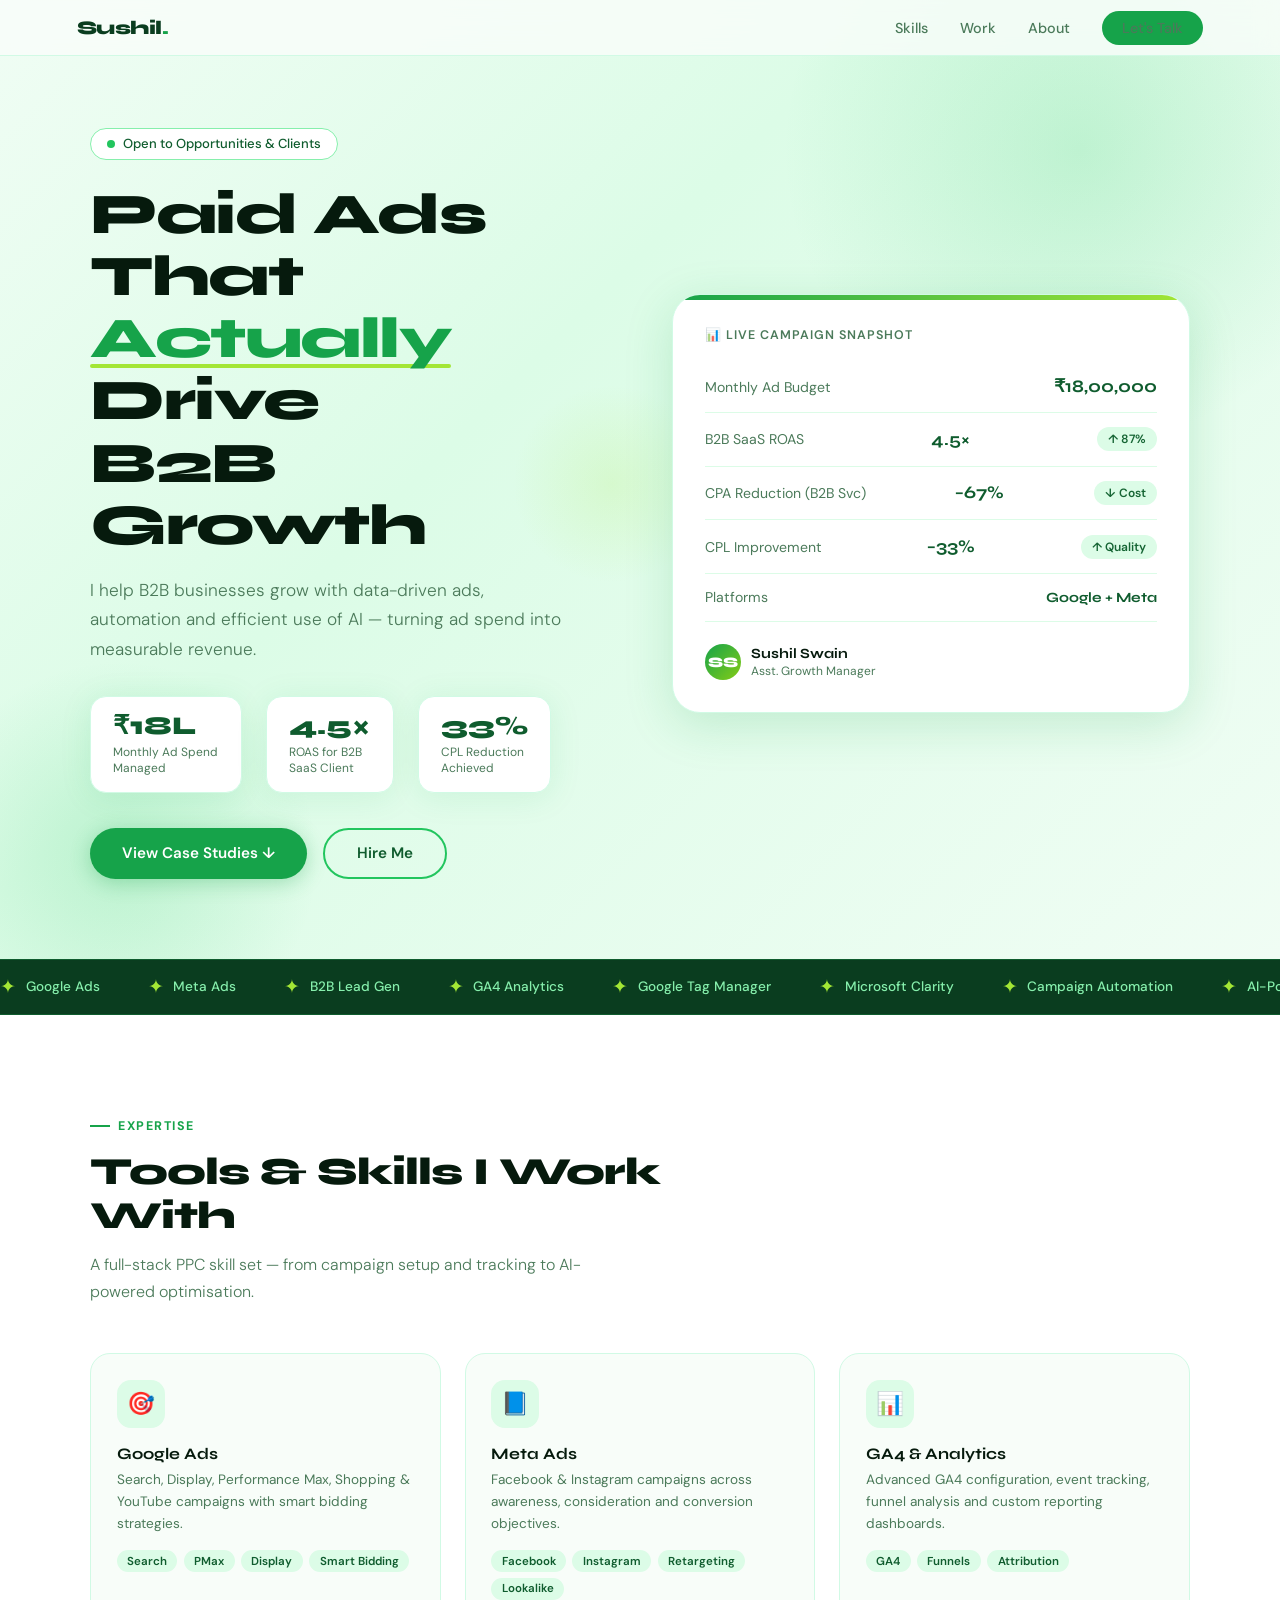
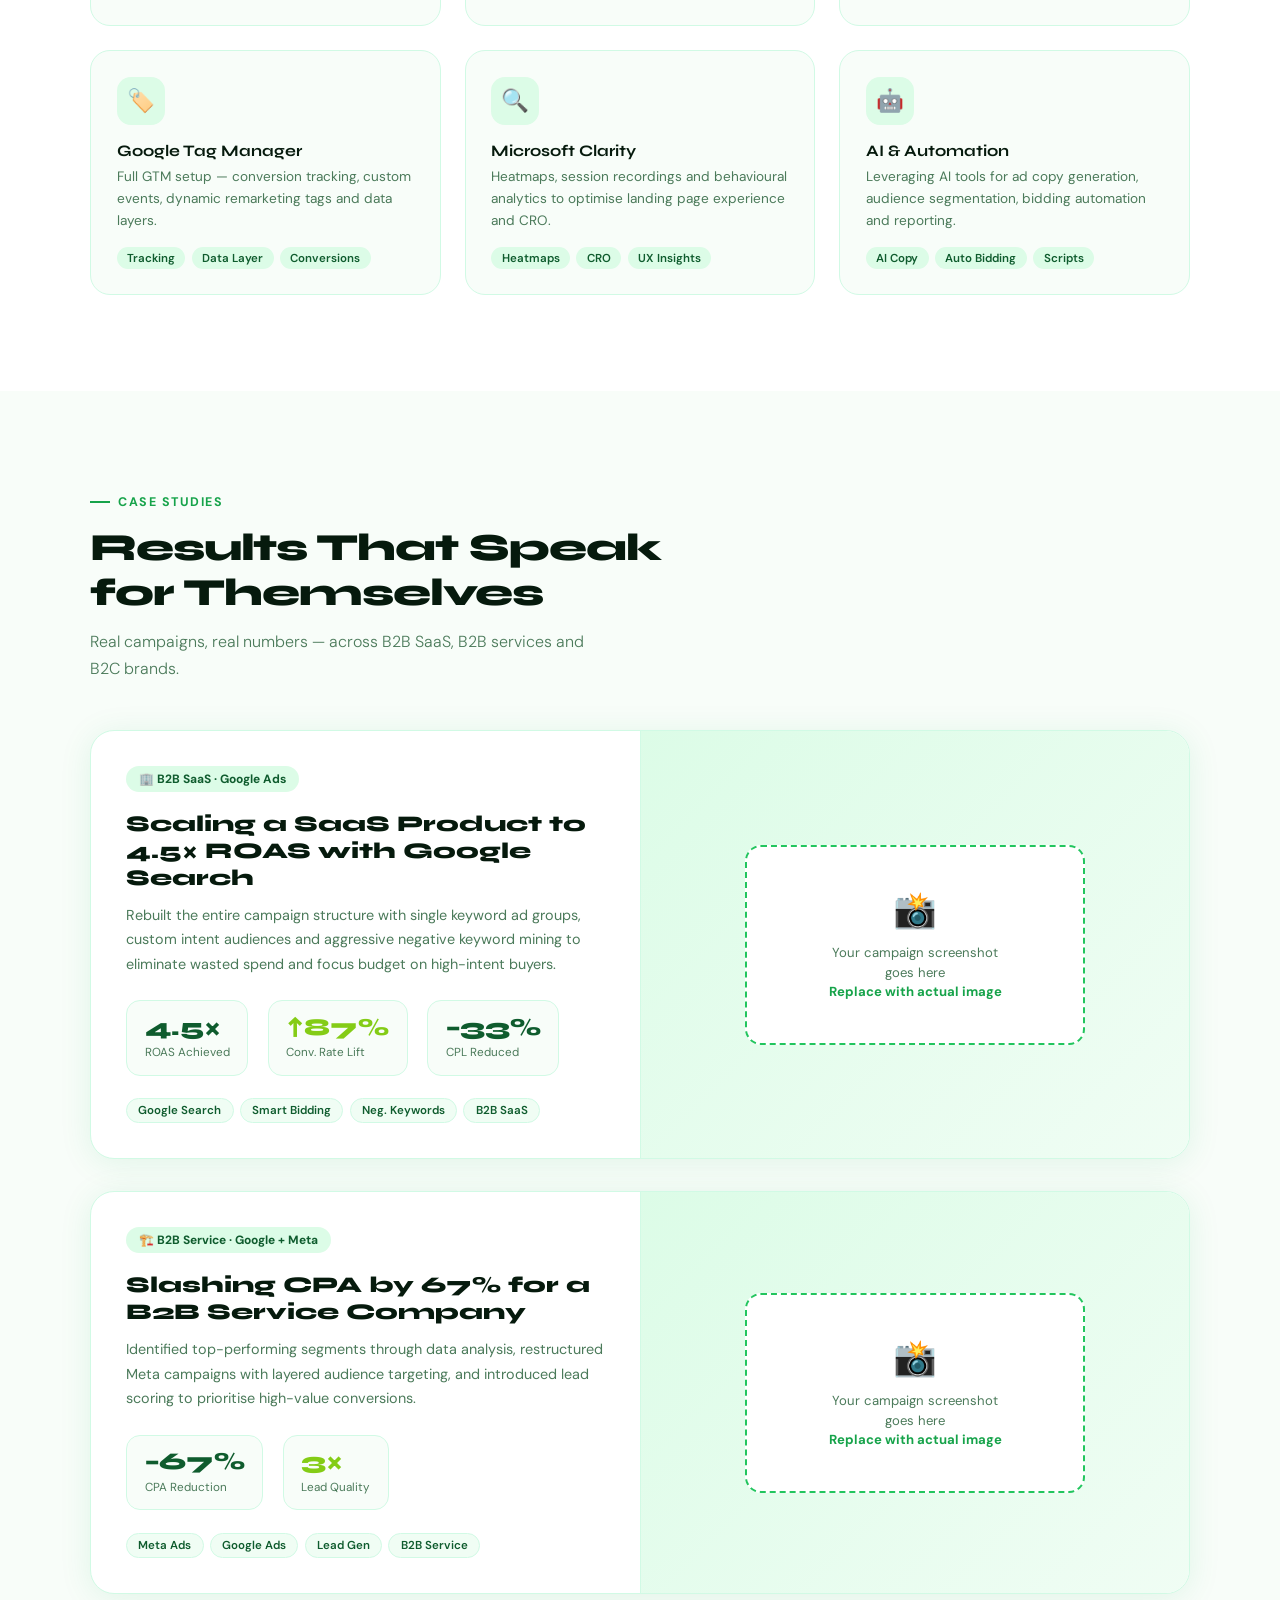
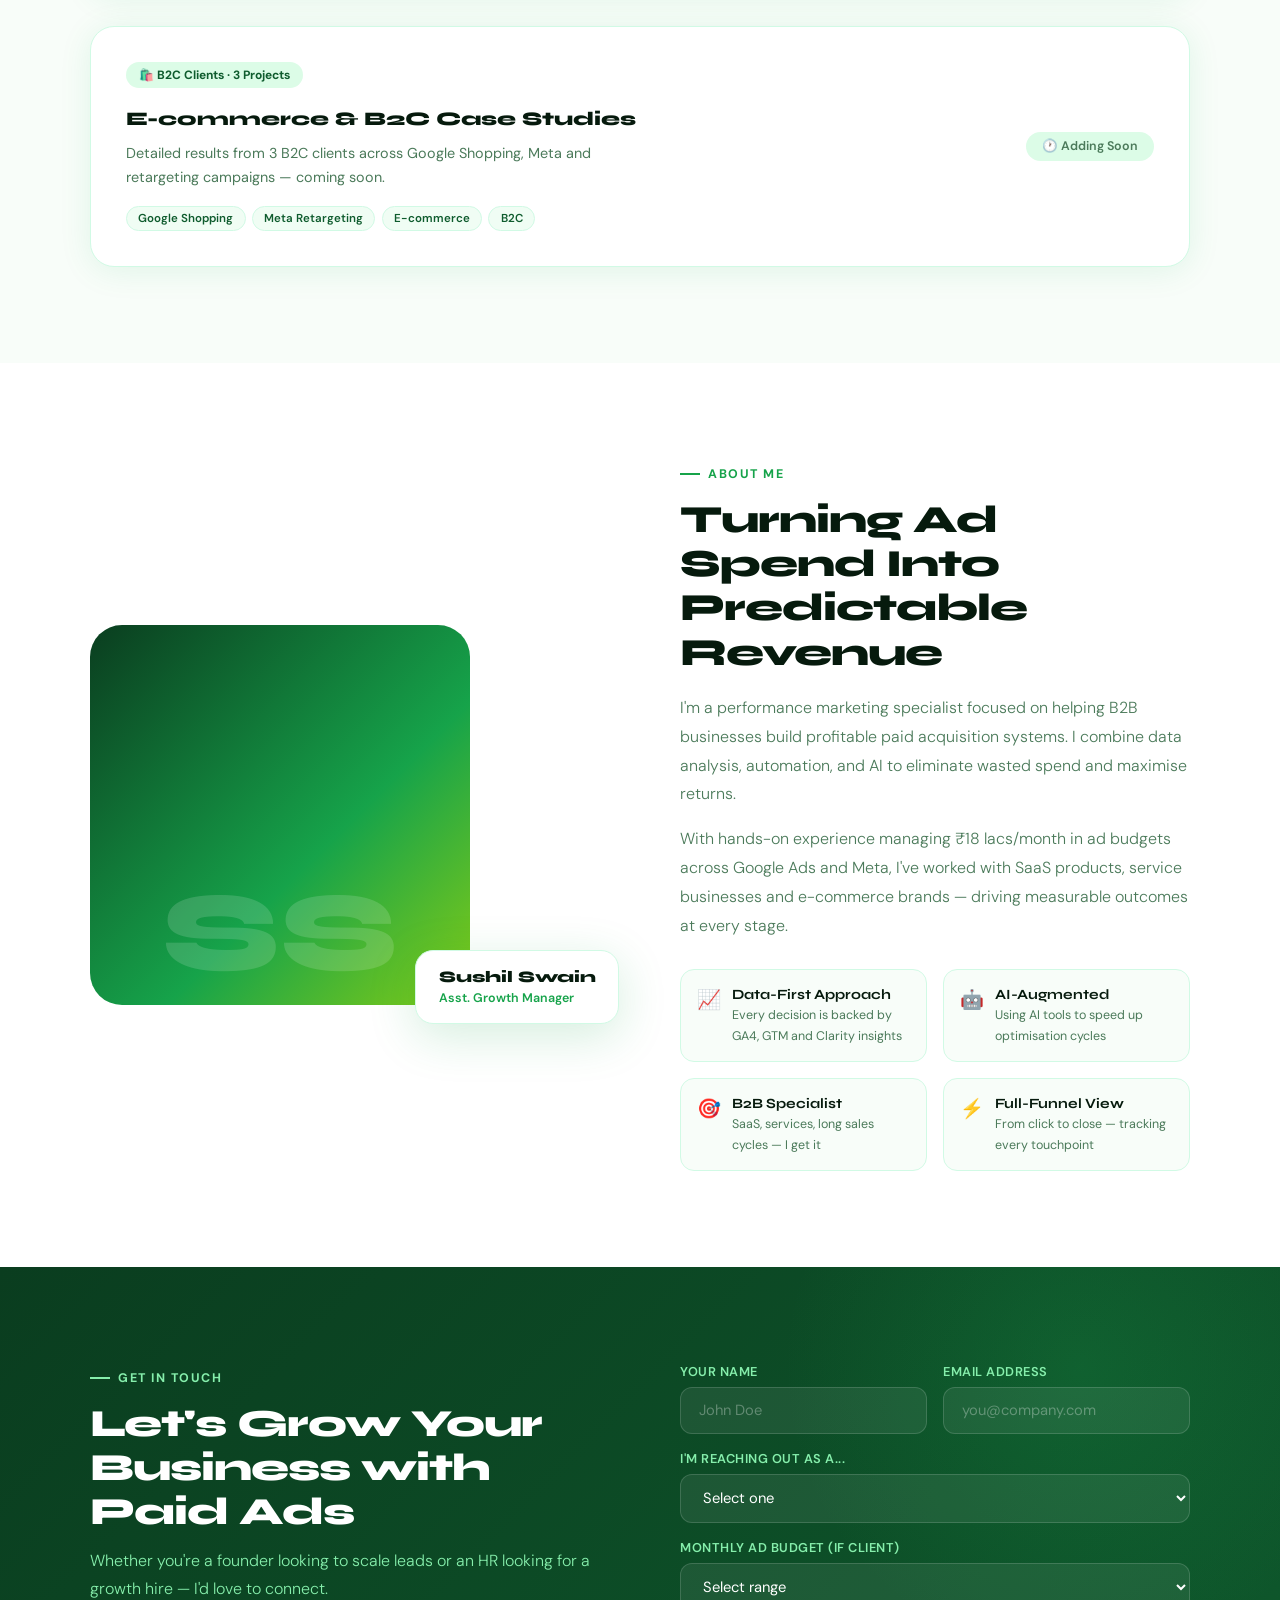
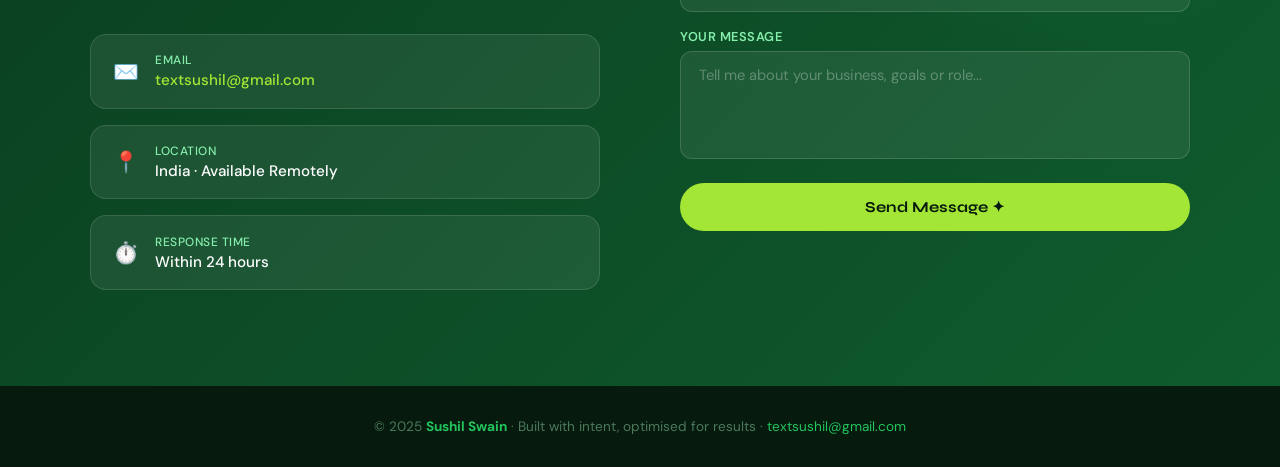
==== index.html @ f9df0c59 "Added correct HTML file for portfolio" ====
<!DOCTYPE html>
<html lang="en">
<head>
<meta charset="UTF-8">
<meta name="viewport" content="width=device-width, initial-scale=1.0">
<title>Sushil Swain — PPC & Growth Strategist</title>
<link rel="preconnect" href="https://fonts.googleapis.com">
<link href="https://fonts.googleapis.com/css2?family=Syne:wght@400;600;700;800&family=DM+Sans:ital,wght@0,300;0,400;0,500;1,300&display=swap" rel="stylesheet">
<style>
  :root {
    --g1: #0a3d1f;
    --g2: #0f5c2e;
    --g3: #16a34a;
    --g4: #22c55e;
    --g5: #86efac;
    --g6: #dcfce7;
    --lime: #a3e635;
    --lime-dark: #84cc16;
    --white: #ffffff;
    --off: #f8fdf9;
    --dark: #061a0d;
    --text: #1a2e20;
    --muted: #4b7a5a;
    --card-bg: #ffffff;
    --border: #d1fae5;
    --shadow: 0 4px 32px rgba(22,163,74,0.10);
    --shadow-lg: 0 12px 48px rgba(22,163,74,0.18);
  }

  *, *::before, *::after { box-sizing: border-box; margin: 0; padding: 0; }

  html { scroll-behavior: smooth; }

  body {
    font-family: 'DM Sans', sans-serif;
    background: var(--off);
    color: var(--text);
    overflow-x: hidden;
  }

  h1, h2, h3, h4 { font-family: 'Syne', sans-serif; }

  /* ── NAV ── */
  nav {
    position: fixed; top: 0; left: 0; right: 0; z-index: 100;
    display: flex; align-items: center; justify-content: space-between;
    padding: 1rem 6%;
    background: rgba(248,253,249,0.85);
    backdrop-filter: blur(12px);
    border-bottom: 1px solid var(--border);
    transition: box-shadow 0.3s;
  }
  nav.scrolled { box-shadow: var(--shadow); }
  .nav-logo {
    font-family: 'Syne', sans-serif;
    font-weight: 800; font-size: 1.2rem;
    color: var(--g1);
    text-decoration: none;
    letter-spacing: -0.5px;
  }
  .nav-logo span { color: var(--g3); }
  .nav-links { display: flex; gap: 2rem; list-style: none; }
  .nav-links a {
    text-decoration: none; color: var(--muted);
    font-size: 0.9rem; font-weight: 500;
    transition: color 0.2s;
  }
  .nav-links a:hover { color: var(--g3); }
  .nav-cta {
    background: var(--g3); color: var(--white);
    padding: 0.5rem 1.25rem; border-radius: 100px;
    text-decoration: none; font-size: 0.88rem; font-weight: 600;
    transition: background 0.2s, transform 0.2s;
  }
  .nav-cta:hover { background: var(--g2); transform: translateY(-1px); }
  .hamburger { display: none; flex-direction: column; gap: 5px; cursor: pointer; }
  .hamburger span { width: 24px; height: 2px; background: var(--g2); border-radius: 2px; transition: 0.3s; }

  /* ── HERO ── */
  #hero {
    min-height: 100vh;
    display: grid; place-items: center;
    padding: 8rem 6% 5rem;
    position: relative;
    overflow: hidden;
    background: linear-gradient(135deg, #f0fdf4 0%, #dcfce7 40%, #f0fdf4 100%);
  }
  .hero-bg-circles {
    position: absolute; inset: 0; pointer-events: none; overflow: hidden;
  }
  .hero-bg-circles span {
    position: absolute; border-radius: 50%;
    background: radial-gradient(circle, rgba(34,197,94,0.18) 0%, transparent 70%);
  }
  .hero-bg-circles span:nth-child(1) { width: 600px; height: 600px; top: -150px; right: -100px; animation: float 8s ease-in-out infinite; }
  .hero-bg-circles span:nth-child(2) { width: 400px; height: 400px; bottom: -100px; left: -80px; animation: float 10s ease-in-out infinite reverse; }
  .hero-bg-circles span:nth-child(3) { width: 200px; height: 200px; top: 40%; left: 40%; background: radial-gradient(circle, rgba(163,230,53,0.15) 0%, transparent 70%); animation: float 6s ease-in-out infinite; }

  @keyframes float {
    0%, 100% { transform: translateY(0px) scale(1); }
    50% { transform: translateY(-20px) scale(1.04); }
  }

  .hero-inner {
    position: relative; z-index: 2;
    display: grid; grid-template-columns: 1fr 1fr;
    gap: 4rem; align-items: center; max-width: 1100px; width: 100%;
  }
  .hero-badge {
    display: inline-flex; align-items: center; gap: 0.5rem;
    background: var(--white); border: 1px solid var(--g5);
    padding: 0.4rem 1rem; border-radius: 100px;
    font-size: 0.82rem; font-weight: 500; color: var(--g2);
    margin-bottom: 1.5rem;
    animation: fadeUp 0.6s ease both;
  }
  .hero-badge .dot { width: 8px; height: 8px; border-radius: 50%; background: var(--g4); animation: pulse 2s infinite; }
  @keyframes pulse { 0%,100%{opacity:1;transform:scale(1)} 50%{opacity:0.6;transform:scale(1.3)} }

  .hero-title {
    font-size: clamp(2.4rem, 4.5vw, 3.8rem);
    font-weight: 800; line-height: 1.08;
    color: var(--dark);
    letter-spacing: -1.5px;
    animation: fadeUp 0.7s ease both 0.1s;
  }
  .hero-title .accent { color: var(--g3); }
  .hero-title .underline-green {
    position: relative; display: inline-block;
  }
  .hero-title .underline-green::after {
    content: '';
    position: absolute; bottom: 2px; left: 0; right: 0; height: 4px;
    background: var(--lime); border-radius: 2px; z-index: -1;
  }

  .hero-sub {
    margin-top: 1.2rem; font-size: 1.08rem; color: var(--muted);
    line-height: 1.7; max-width: 480px;
    animation: fadeUp 0.7s ease both 0.2s;
    font-weight: 300;
  }

  .hero-stats {
    display: flex; gap: 1.5rem; margin-top: 2rem; flex-wrap: wrap;
    animation: fadeUp 0.7s ease both 0.3s;
  }
  .hstat {
    background: var(--white); border: 1px solid var(--border);
    border-radius: 16px; padding: 1rem 1.4rem;
    box-shadow: var(--shadow); min-width: 120px;
  }
  .hstat-num {
    font-family: 'Syne', sans-serif; font-size: 1.6rem;
    font-weight: 800; color: var(--g2); line-height: 1;
  }
  .hstat-label { font-size: 0.75rem; color: var(--muted); margin-top: 0.3rem; font-weight: 400; }

  .hero-actions {
    display: flex; gap: 1rem; margin-top: 2.2rem; flex-wrap: wrap;
    animation: fadeUp 0.7s ease both 0.4s;
  }
  .btn-primary {
    background: var(--g3); color: var(--white);
    padding: 0.85rem 2rem; border-radius: 100px;
    text-decoration: none; font-weight: 600; font-size: 0.95rem;
    display: inline-flex; align-items: center; gap: 0.5rem;
    transition: background 0.2s, transform 0.2s, box-shadow 0.2s;
    box-shadow: 0 4px 20px rgba(22,163,74,0.3);
  }
  .btn-primary:hover { background: var(--g2); transform: translateY(-2px); box-shadow: 0 8px 28px rgba(22,163,74,0.35); }
  .btn-secondary {
    background: transparent; color: var(--g2);
    padding: 0.85rem 2rem; border-radius: 100px;
    text-decoration: none; font-weight: 600; font-size: 0.95rem;
    border: 2px solid var(--g4);
    display: inline-flex; align-items: center; gap: 0.5rem;
    transition: background 0.2s, transform 0.2s;
  }
  .btn-secondary:hover { background: var(--g6); transform: translateY(-2px); }

  /* hero right card */
  .hero-card {
    background: var(--white); border-radius: 28px;
    padding: 2rem; box-shadow: var(--shadow-lg);
    border: 1px solid var(--border);
    animation: fadeUp 0.8s ease both 0.3s;
    position: relative; overflow: hidden;
  }
  .hero-card::before {
    content: ''; position: absolute; top: 0; left: 0; right: 0; height: 5px;
    background: linear-gradient(90deg, var(--g3), var(--lime));
  }
  .hero-card-title {
    font-size: 0.78rem; font-weight: 600; color: var(--muted);
    text-transform: uppercase; letter-spacing: 1px; margin-bottom: 1.2rem;
  }
  .metric-row {
    display: flex; align-items: center; justify-content: space-between;
    padding: 0.9rem 0; border-bottom: 1px solid var(--g6);
  }
  .metric-row:last-child { border-bottom: none; }
  .metric-label { font-size: 0.88rem; color: var(--muted); }
  .metric-val {
    font-family: 'Syne', sans-serif; font-weight: 700;
    font-size: 1.1rem; color: var(--g2);
  }
  .metric-badge {
    font-size: 0.75rem; font-weight: 600;
    background: var(--g6); color: var(--g2);
    padding: 0.25rem 0.7rem; border-radius: 100px;
  }
  .metric-badge.up { background: #dcfce7; color: #166534; }

  .card-footer {
    margin-top: 1.4rem; display: flex; align-items: center; gap: 0.6rem;
    font-size: 0.82rem; color: var(--muted);
  }
  .card-avatar {
    width: 36px; height: 36px; border-radius: 50%;
    background: linear-gradient(135deg, var(--g3), var(--lime-dark));
    display: grid; place-items: center;
    font-family: 'Syne', sans-serif; font-weight: 800;
    color: white; font-size: 0.9rem;
  }

  @keyframes fadeUp {
    from { opacity: 0; transform: translateY(24px); }
    to { opacity: 1; transform: translateY(0); }
  }

  /* ── MARQUEE STRIP ── */
  .marquee-strip {
    background: var(--g1); padding: 0.9rem 0; overflow: hidden;
    border-top: 1px solid var(--g2); border-bottom: 1px solid var(--g2);
  }
  .marquee-track {
    display: flex; gap: 3rem; width: max-content;
    animation: marquee 22s linear infinite;
  }
  @keyframes marquee { from{transform:translateX(0)} to{transform:translateX(-50%)} }
  .marquee-item {
    display: flex; align-items: center; gap: 0.6rem;
    font-size: 0.85rem; font-weight: 500; color: var(--g5);
    white-space: nowrap;
  }
  .marquee-dot { color: var(--lime); font-size: 1.2rem; }

  /* ── SECTIONS SHARED ── */
  section { padding: 6rem 6%; }
  .section-label {
    display: inline-flex; align-items: center; gap: 0.5rem;
    font-size: 0.78rem; font-weight: 700; color: var(--g3);
    text-transform: uppercase; letter-spacing: 1.5px; margin-bottom: 1rem;
  }
  .section-label::before {
    content: ''; width: 20px; height: 2px; background: var(--g3);
  }
  .section-title {
    font-size: clamp(1.8rem, 3vw, 2.6rem);
    font-weight: 800; line-height: 1.15;
    color: var(--dark); letter-spacing: -1px;
    max-width: 580px;
  }
  .section-sub {
    margin-top: 0.8rem; font-size: 1rem; color: var(--muted);
    max-width: 520px; line-height: 1.7; font-weight: 300;
  }
  .section-head { margin-bottom: 3rem; }

  /* ── SKILLS ── */
  #skills { background: var(--white); }
  .skills-grid {
    display: grid; grid-template-columns: repeat(auto-fill, minmax(260px, 1fr));
    gap: 1.5rem; max-width: 1100px; margin: 0 auto;
  }
  .skill-card {
    background: var(--off); border: 1px solid var(--border);
    border-radius: 20px; padding: 1.6rem;
    transition: transform 0.25s, box-shadow 0.25s, border-color 0.25s;
    position: relative; overflow: hidden;
  }
  .skill-card:hover { transform: translateY(-5px); box-shadow: var(--shadow-lg); border-color: var(--g4); }
  .skill-card::before {
    content: ''; position: absolute;
    top: 0; left: 0; width: 100%; height: 3px;
    background: linear-gradient(90deg, var(--g3), var(--lime));
    opacity: 0; transition: opacity 0.25s;
  }
  .skill-card:hover::before { opacity: 1; }
  .skill-icon {
    width: 48px; height: 48px; border-radius: 14px;
    background: var(--g6); display: grid; place-items: center;
    font-size: 1.4rem; margin-bottom: 1rem;
  }
  .skill-name { font-family: 'Syne', sans-serif; font-weight: 700; font-size: 1rem; color: var(--dark); }
  .skill-desc { font-size: 0.85rem; color: var(--muted); margin-top: 0.4rem; line-height: 1.6; }
  .skill-tags { display: flex; flex-wrap: wrap; gap: 0.4rem; margin-top: 1rem; }
  .tag {
    font-size: 0.72rem; font-weight: 600;
    background: var(--g6); color: var(--g2);
    padding: 0.2rem 0.65rem; border-radius: 100px;
  }

  /* ── CASE STUDIES ── */
  #work { background: var(--off); }
  .work-grid { display: grid; gap: 2rem; max-width: 1100px; margin: 0 auto; }

  .case-card {
    background: var(--white); border-radius: 24px;
    border: 1px solid var(--border); overflow: hidden;
    box-shadow: var(--shadow);
    transition: box-shadow 0.3s, transform 0.3s;
    display: grid; grid-template-columns: 1fr 1fr;
  }
  .case-card:hover { box-shadow: var(--shadow-lg); transform: translateY(-4px); }
  .case-card.full { grid-template-columns: 1fr; }
  .case-card.coming { opacity: 0.6; }

  .case-content { padding: 2.2rem; display: flex; flex-direction: column; justify-content: space-between; }
  .case-badge {
    display: inline-flex; align-items: center; gap: 0.4rem;
    font-size: 0.75rem; font-weight: 700; color: var(--g2);
    background: var(--g6); padding: 0.3rem 0.8rem;
    border-radius: 100px; width: fit-content; margin-bottom: 1.2rem;
  }
  .case-title { font-family: 'Syne', sans-serif; font-weight: 800; font-size: 1.4rem; color: var(--dark); line-height: 1.2; }
  .case-desc { font-size: 0.9rem; color: var(--muted); margin-top: 0.7rem; line-height: 1.7; }

  .case-metrics { display: flex; gap: 1.2rem; flex-wrap: wrap; margin-top: 1.5rem; }
  .cmetric {
    background: var(--off); border: 1px solid var(--border);
    border-radius: 14px; padding: 0.9rem 1.1rem; min-width: 100px;
  }
  .cmetric-val {
    font-family: 'Syne', sans-serif; font-weight: 800; font-size: 1.5rem;
    color: var(--g2); line-height: 1;
  }
  .cmetric-val.lime { color: var(--lime-dark); }
  .cmetric-label { font-size: 0.73rem; color: var(--muted); margin-top: 0.3rem; font-weight: 400; }

  .case-tags { display: flex; gap: 0.4rem; flex-wrap: wrap; margin-top: 1.4rem; }
  .case-tag {
    font-size: 0.72rem; font-weight: 600;
    background: #f0fdf4; border: 1px solid var(--border); color: var(--g2);
    padding: 0.25rem 0.7rem; border-radius: 100px;
  }

  .case-screenshot {
    background: linear-gradient(135deg, var(--g6) 0%, #f0fdf4 100%);
    display: flex; flex-direction: column; align-items: center; justify-content: center;
    min-height: 260px; padding: 2rem; position: relative; overflow: hidden;
    border-left: 1px solid var(--border);
  }
  .screenshot-placeholder {
    width: 100%; max-width: 340px; height: 200px;
    background: var(--white); border-radius: 16px;
    border: 2px dashed var(--g4);
    display: flex; flex-direction: column; align-items: center; justify-content: center;
    gap: 0.6rem; color: var(--muted);
  }
  .screenshot-placeholder .upload-icon { font-size: 2.2rem; }
  .screenshot-placeholder p { font-size: 0.82rem; text-align: center; line-height: 1.5; }
  .screenshot-placeholder strong { color: var(--g3); }

  .coming-pill {
    background: var(--g6); color: var(--muted);
    padding: 0.4rem 1rem; border-radius: 100px;
    font-size: 0.78rem; font-weight: 600;
  }

  /* ── ABOUT ── */
  #about { background: var(--white); }
  .about-inner { display: grid; grid-template-columns: 1fr 1fr; gap: 5rem; align-items: center; max-width: 1100px; margin: 0 auto; }
  .about-avatar-wrap { position: relative; }
  .about-avatar {
    width: 100%; aspect-ratio: 1;
    max-width: 380px;
    background: linear-gradient(135deg, var(--g1) 0%, var(--g3) 60%, var(--lime-dark) 100%);
    border-radius: 32px;
    display: flex; align-items: flex-end; justify-content: center;
    overflow: hidden; position: relative;
  }
  .avatar-initials {
    font-family: 'Syne', sans-serif; font-weight: 800;
    font-size: 7rem; color: rgba(255,255,255,0.15);
    line-height: 1; padding-bottom: 1rem;
    user-select: none;
  }
  .avatar-name-tag {
    position: absolute; bottom: -1.2rem; right: -1.2rem;
    background: var(--white); border-radius: 18px;
    padding: 1rem 1.4rem; box-shadow: var(--shadow-lg);
    border: 1px solid var(--border);
  }
  .avatar-name-tag strong { font-family: 'Syne', sans-serif; font-weight: 800; color: var(--dark); display: block; }
  .avatar-name-tag span { font-size: 0.78rem; color: var(--g3); font-weight: 600; }

  .about-content {}
  .about-text { font-size: 1rem; color: var(--muted); line-height: 1.8; margin-bottom: 1rem; font-weight: 300; }
  .about-highlights { display: grid; grid-template-columns: 1fr 1fr; gap: 1rem; margin-top: 1.8rem; }
  .highlight {
    display: flex; align-items: flex-start; gap: 0.7rem;
    background: var(--off); border-radius: 14px; padding: 1rem;
    border: 1px solid var(--border);
  }
  .highlight-icon { font-size: 1.2rem; margin-top: 1px; }
  .highlight-text strong { font-family: 'Syne', sans-serif; font-size: 0.88rem; font-weight: 700; color: var(--dark); display: block; }
  .highlight-text span { font-size: 0.78rem; color: var(--muted); }

  /* ── CONTACT ── */
  #contact {
    background: linear-gradient(135deg, var(--g1) 0%, var(--g2) 100%);
    position: relative; overflow: hidden;
  }
  #contact::before {
    content: ''; position: absolute;
    width: 600px; height: 600px; border-radius: 50%;
    background: radial-gradient(circle, rgba(34,197,94,0.15) 0%, transparent 70%);
    top: -200px; right: -100px; pointer-events: none;
  }
  #contact .section-label { color: var(--g5); }
  #contact .section-label::before { background: var(--g5); }
  #contact .section-title { color: var(--white); }
  #contact .section-sub { color: var(--g5); }

  .contact-inner { display: grid; grid-template-columns: 1fr 1fr; gap: 5rem; align-items: start; max-width: 1100px; margin: 0 auto; position: relative; z-index: 2; }

  .contact-info { display: flex; flex-direction: column; gap: 1rem; margin-top: 0.5rem; }
  .contact-item {
    display: flex; align-items: center; gap: 1rem;
    background: rgba(255,255,255,0.07); border: 1px solid rgba(255,255,255,0.12);
    border-radius: 16px; padding: 1.1rem 1.4rem;
  }
  .contact-icon { font-size: 1.3rem; }
  .contact-label { font-size: 0.75rem; color: var(--g5); margin-bottom: 0.1rem; font-weight: 500; text-transform: uppercase; letter-spacing: 0.5px; }
  .contact-val { font-size: 0.95rem; color: var(--white); font-weight: 500; }
  .contact-val a { color: var(--lime); text-decoration: none; }
  .contact-val a:hover { text-decoration: underline; }

  .contact-form { display: flex; flex-direction: column; gap: 1rem; }
  .form-row { display: grid; grid-template-columns: 1fr 1fr; gap: 1rem; }
  .form-group { display: flex; flex-direction: column; gap: 0.4rem; }
  .form-group label { font-size: 0.8rem; font-weight: 600; color: var(--g5); text-transform: uppercase; letter-spacing: 0.5px; }
  .form-group input,
  .form-group textarea,
  .form-group select {
    background: rgba(255,255,255,0.07);
    border: 1px solid rgba(255,255,255,0.15);
    border-radius: 12px; padding: 0.8rem 1.1rem;
    color: var(--white); font-size: 0.92rem;
    font-family: 'DM Sans', sans-serif;
    outline: none; transition: border-color 0.2s, background 0.2s;
    resize: none;
  }
  .form-group input::placeholder,
  .form-group textarea::placeholder { color: rgba(255,255,255,0.3); }
  .form-group input:focus,
  .form-group textarea:focus,
  .form-group select:focus {
    border-color: var(--g4);
    background: rgba(255,255,255,0.1);
  }
  .form-group select option { background: var(--g1); color: var(--white); }

  .btn-submit {
    background: var(--lime); color: var(--dark);
    border: none; border-radius: 100px;
    padding: 0.95rem 2rem; font-size: 0.95rem;
    font-weight: 700; font-family: 'Syne', sans-serif;
    cursor: pointer; transition: background 0.2s, transform 0.2s;
    display: flex; align-items: center; justify-content: center; gap: 0.5rem;
    margin-top: 0.5rem;
  }
  .btn-submit:hover { background: #bef264; transform: translateY(-2px); }

  /* ── FOOTER ── */
  footer {
    background: var(--dark); color: var(--muted);
    text-align: center; padding: 2rem 6%;
    font-size: 0.85rem;
  }
  footer strong { color: var(--g4); }

  /* ── SCROLL REVEAL ── */
  .reveal { opacity: 0; transform: translateY(28px); transition: opacity 0.6s ease, transform 0.6s ease; }
  .reveal.visible { opacity: 1; transform: translateY(0); }

  /* ── RESPONSIVE ── */
  @media (max-width: 900px) {
    .hero-inner { grid-template-columns: 1fr; gap: 2.5rem; }
    .hero-card { max-width: 480px; }
    .case-card { grid-template-columns: 1fr; }
    .case-screenshot { border-left: none; border-top: 1px solid var(--border); }
    .about-inner { grid-template-columns: 1fr; gap: 3rem; }
    .contact-inner { grid-template-columns: 1fr; gap: 3rem; }
    .about-avatar { max-width: 280px; }
  }
  @media (max-width: 640px) {
    nav { padding: 1rem 5%; }
    .nav-links { display: none; }
    .nav-links.open { display: flex; flex-direction: column; position: fixed; top: 60px; left: 0; right: 0; background: var(--off); padding: 1.5rem 5%; border-bottom: 1px solid var(--border); gap: 1.2rem; }
    .hamburger { display: flex; }
    section { padding: 4rem 5%; }
    .form-row { grid-template-columns: 1fr; }
    .hero-stats { gap: 1rem; }
    .about-highlights { grid-template-columns: 1fr; }
  }
</style>
</head>
<body>

<!-- NAV -->
<nav id="navbar">
  <a class="nav-logo" href="#">Sushil<span>.</span></a>
  <ul class="nav-links" id="navLinks">
    <li><a href="#skills">Skills</a></li>
    <li><a href="#work">Work</a></li>
    <li><a href="#about">About</a></li>
    <li><a href="#contact" class="nav-cta">Let's Talk</a></li>
  </ul>
  <div class="hamburger" id="hamburger" onclick="toggleMenu()">
    <span></span><span></span><span></span>
  </div>
</nav>

<!-- HERO -->
<section id="hero">
  <div class="hero-bg-circles">
    <span></span><span></span><span></span>
  </div>
  <div class="hero-inner">
    <div class="hero-text">
      <div class="hero-badge">
        <span class="dot"></span> Open to Opportunities &amp; Clients
      </div>
      <h1 class="hero-title">
        Paid Ads That<br>
        <span class="underline-green accent">Actually</span> Drive<br>
        B2B Growth
      </h1>
      <p class="hero-sub">I help B2B businesses grow with data-driven ads, automation and efficient use of AI — turning ad spend into measurable revenue.</p>
      <div class="hero-stats">
        <div class="hstat">
          <div class="hstat-num">₹18L</div>
          <div class="hstat-label">Monthly Ad Spend<br>Managed</div>
        </div>
        <div class="hstat">
          <div class="hstat-num">4.5×</div>
          <div class="hstat-label">ROAS for B2B<br>SaaS Client</div>
        </div>
        <div class="hstat">
          <div class="hstat-num">33%</div>
          <div class="hstat-label">CPL Reduction<br>Achieved</div>
        </div>
      </div>
      <div class="hero-actions">
        <a href="#work" class="btn-primary">View Case Studies ↓</a>
        <a href="#contact" class="btn-secondary">Hire Me</a>
      </div>
    </div>
    <div>
      <div class="hero-card">
        <div class="hero-card-title">📊 Live Campaign Snapshot</div>
        <div class="metric-row">
          <span class="metric-label">Monthly Ad Budget</span>
          <span class="metric-val">₹18,00,000</span>
        </div>
        <div class="metric-row">
          <span class="metric-label">B2B SaaS ROAS</span>
          <span class="metric-val">4.5×</span>
          <span class="metric-badge up">↑ 87%</span>
        </div>
        <div class="metric-row">
          <span class="metric-label">CPA Reduction (B2B Svc)</span>
          <span class="metric-val">−67%</span>
          <span class="metric-badge up">↓ Cost</span>
        </div>
        <div class="metric-row">
          <span class="metric-label">CPL Improvement</span>
          <span class="metric-val">−33%</span>
          <span class="metric-badge up">↑ Quality</span>
        </div>
        <div class="metric-row">
          <span class="metric-label">Platforms</span>
          <span class="metric-val" style="font-size:0.88rem;">Google + Meta</span>
        </div>
        <div class="card-footer">
          <div class="card-avatar">SS</div>
          <div>
            <strong style="font-size:0.88rem;color:var(--dark);font-family:'Syne',sans-serif;">Sushil Swain</strong><br>
            <span style="font-size:0.75rem;">Asst. Growth Manager</span>
          </div>
        </div>
      </div>
    </div>
  </div>
</section>

<!-- MARQUEE -->
<div class="marquee-strip">
  <div class="marquee-track">
    <span class="marquee-item"><span class="marquee-dot">✦</span> Google Ads</span>
    <span class="marquee-item"><span class="marquee-dot">✦</span> Meta Ads</span>
    <span class="marquee-item"><span class="marquee-dot">✦</span> B2B Lead Gen</span>
    <span class="marquee-item"><span class="marquee-dot">✦</span> GA4 Analytics</span>
    <span class="marquee-item"><span class="marquee-dot">✦</span> Google Tag Manager</span>
    <span class="marquee-item"><span class="marquee-dot">✦</span> Microsoft Clarity</span>
    <span class="marquee-item"><span class="marquee-dot">✦</span> Campaign Automation</span>
    <span class="marquee-item"><span class="marquee-dot">✦</span> AI-Powered Growth</span>
    <span class="marquee-item"><span class="marquee-dot">✦</span> Conversion Optimisation</span>
    <span class="marquee-item"><span class="marquee-dot">✦</span> Google Ads</span>
    <span class="marquee-item"><span class="marquee-dot">✦</span> Meta Ads</span>
    <span class="marquee-item"><span class="marquee-dot">✦</span> B2B Lead Gen</span>
    <span class="marquee-item"><span class="marquee-dot">✦</span> GA4 Analytics</span>
    <span class="marquee-item"><span class="marquee-dot">✦</span> Google Tag Manager</span>
    <span class="marquee-item"><span class="marquee-dot">✦</span> Microsoft Clarity</span>
    <span class="marquee-item"><span class="marquee-dot">✦</span> Campaign Automation</span>
    <span class="marquee-item"><span class="marquee-dot">✦</span> AI-Powered Growth</span>
    <span class="marquee-item"><span class="marquee-dot">✦</span> Conversion Optimisation</span>
  </div>
</div>

<!-- SKILLS -->
<section id="skills">
  <div style="max-width:1100px;margin:0 auto;">
    <div class="section-head reveal">
      <div class="section-label">Expertise</div>
      <h2 class="section-title">Tools & Skills I Work With</h2>
      <p class="section-sub">A full-stack PPC skill set — from campaign setup and tracking to AI-powered optimisation.</p>
    </div>
    <div class="skills-grid">
      <div class="skill-card reveal">
        <div class="skill-icon">🎯</div>
        <div class="skill-name">Google Ads</div>
        <div class="skill-desc">Search, Display, Performance Max, Shopping &amp; YouTube campaigns with smart bidding strategies.</div>
        <div class="skill-tags">
          <span class="tag">Search</span><span class="tag">PMax</span><span class="tag">Display</span><span class="tag">Smart Bidding</span>
        </div>
      </div>
      <div class="skill-card reveal">
        <div class="skill-icon">📘</div>
        <div class="skill-name">Meta Ads</div>
        <div class="skill-desc">Facebook &amp; Instagram campaigns across awareness, consideration and conversion objectives.</div>
        <div class="skill-tags">
          <span class="tag">Facebook</span><span class="tag">Instagram</span><span class="tag">Retargeting</span><span class="tag">Lookalike</span>
        </div>
      </div>
      <div class="skill-card reveal">
        <div class="skill-icon">📊</div>
        <div class="skill-name">GA4 & Analytics</div>
        <div class="skill-desc">Advanced GA4 configuration, event tracking, funnel analysis and custom reporting dashboards.</div>
        <div class="skill-tags">
          <span class="tag">GA4</span><span class="tag">Funnels</span><span class="tag">Attribution</span>
        </div>
      </div>
      <div class="skill-card reveal">
        <div class="skill-icon">🏷️</div>
        <div class="skill-name">Google Tag Manager</div>
        <div class="skill-desc">Full GTM setup — conversion tracking, custom events, dynamic remarketing tags and data layers.</div>
        <div class="skill-tags">
          <span class="tag">Tracking</span><span class="tag">Data Layer</span><span class="tag">Conversions</span>
        </div>
      </div>
      <div class="skill-card reveal">
        <div class="skill-icon">🔍</div>
        <div class="skill-name">Microsoft Clarity</div>
        <div class="skill-desc">Heatmaps, session recordings and behavioural analytics to optimise landing page experience and CRO.</div>
        <div class="skill-tags">
          <span class="tag">Heatmaps</span><span class="tag">CRO</span><span class="tag">UX Insights</span>
        </div>
      </div>
      <div class="skill-card reveal">
        <div class="skill-icon">🤖</div>
        <div class="skill-name">AI & Automation</div>
        <div class="skill-desc">Leveraging AI tools for ad copy generation, audience segmentation, bidding automation and reporting.</div>
        <div class="skill-tags">
          <span class="tag">AI Copy</span><span class="tag">Auto Bidding</span><span class="tag">Scripts</span>
        </div>
      </div>
    </div>
  </div>
</section>

<!-- CASE STUDIES -->
<section id="work">
  <div style="max-width:1100px;margin:0 auto;">
    <div class="section-head reveal">
      <div class="section-label">Case Studies</div>
      <h2 class="section-title">Results That Speak for Themselves</h2>
      <p class="section-sub">Real campaigns, real numbers — across B2B SaaS, B2B services and B2C brands.</p>
    </div>
    <div class="work-grid">

      <!-- CASE 1: B2B SaaS -->
      <div class="case-card reveal">
        <div class="case-content">
          <div>
            <div class="case-badge">🏢 B2B SaaS · Google Ads</div>
            <h3 class="case-title">Scaling a SaaS Product to 4.5× ROAS with Google Search</h3>
            <p class="case-desc">Rebuilt the entire campaign structure with single keyword ad groups, custom intent audiences and aggressive negative keyword mining to eliminate wasted spend and focus budget on high-intent buyers.</p>
          </div>
          <div>
            <div class="case-metrics">
              <div class="cmetric"><div class="cmetric-val">4.5×</div><div class="cmetric-label">ROAS Achieved</div></div>
              <div class="cmetric"><div class="cmetric-val lime">↑87%</div><div class="cmetric-label">Conv. Rate Lift</div></div>
              <div class="cmetric"><div class="cmetric-val">−33%</div><div class="cmetric-label">CPL Reduced</div></div>
            </div>
            <div class="case-tags">
              <span class="case-tag">Google Search</span>
              <span class="case-tag">Smart Bidding</span>
              <span class="case-tag">Neg. Keywords</span>
              <span class="case-tag">B2B SaaS</span>
            </div>
          </div>
        </div>
        <div class="case-screenshot">
          <div class="screenshot-placeholder">
            <div class="upload-icon">📸</div>
            <p>Your campaign screenshot<br>goes here<br><strong>Replace with actual image</strong></p>
          </div>
        </div>
      </div>

      <!-- CASE 2: B2B Service -->
      <div class="case-card reveal">
        <div class="case-content">
          <div>
            <div class="case-badge">🏗️ B2B Service · Google + Meta</div>
            <h3 class="case-title">Slashing CPA by 67% for a B2B Service Company</h3>
            <p class="case-desc">Identified top-performing segments through data analysis, restructured Meta campaigns with layered audience targeting, and introduced lead scoring to prioritise high-value conversions.</p>
          </div>
          <div>
            <div class="case-metrics">
              <div class="cmetric"><div class="cmetric-val">−67%</div><div class="cmetric-label">CPA Reduction</div></div>
              <div class="cmetric"><div class="cmetric-val lime">3×</div><div class="cmetric-label">Lead Quality</div></div>
            </div>
            <div class="case-tags">
              <span class="case-tag">Meta Ads</span>
              <span class="case-tag">Google Ads</span>
              <span class="case-tag">Lead Gen</span>
              <span class="case-tag">B2B Service</span>
            </div>
          </div>
        </div>
        <div class="case-screenshot">
          <div class="screenshot-placeholder">
            <div class="upload-icon">📸</div>
            <p>Your campaign screenshot<br>goes here<br><strong>Replace with actual image</strong></p>
          </div>
        </div>
      </div>

      <!-- CASES 3–5: B2C (Coming Soon) -->
      <div class="case-card coming reveal" style="grid-template-columns:1fr;">
        <div class="case-content" style="flex-direction:row;align-items:center;justify-content:space-between;flex-wrap:wrap;gap:1rem;">
          <div>
            <div class="case-badge">🛍️ B2C Clients · 3 Projects</div>
            <h3 class="case-title" style="font-size:1.2rem;">E-commerce & B2C Case Studies</h3>
            <p class="case-desc" style="max-width:500px;">Detailed results from 3 B2C clients across Google Shopping, Meta and retargeting campaigns — coming soon.</p>
            <div class="case-tags" style="margin-top:1rem;">
              <span class="case-tag">Google Shopping</span>
              <span class="case-tag">Meta Retargeting</span>
              <span class="case-tag">E-commerce</span>
              <span class="case-tag">B2C</span>
            </div>
          </div>
          <div class="coming-pill">🕐 Adding Soon</div>
        </div>
      </div>

    </div>
  </div>
</section>

<!-- ABOUT -->
<section id="about">
  <div class="about-inner">
    <div class="about-avatar-wrap reveal">
      <div class="about-avatar">
        <div class="avatar-initials">SS</div>
      </div>
      <div class="avatar-name-tag">
        <strong>Sushil Swain</strong>
        <span>Asst. Growth Manager</span>
      </div>
    </div>
    <div class="about-content reveal">
      <div class="section-label">About Me</div>
      <h2 class="section-title">Turning Ad Spend Into Predictable Revenue</h2>
      <p class="about-text" style="margin-top:1.2rem;">
        I'm a performance marketing specialist focused on helping B2B businesses build profitable paid acquisition systems. I combine data analysis, automation, and AI to eliminate wasted spend and maximise returns.
      </p>
      <p class="about-text">
        With hands-on experience managing ₹18 lacs/month in ad budgets across Google Ads and Meta, I've worked with SaaS products, service businesses and e-commerce brands — driving measurable outcomes at every stage.
      </p>
      <div class="about-highlights">
        <div class="highlight">
          <span class="highlight-icon">📈</span>
          <div class="highlight-text">
            <strong>Data-First Approach</strong>
            <span>Every decision is backed by GA4, GTM and Clarity insights</span>
          </div>
        </div>
        <div class="highlight">
          <span class="highlight-icon">🤖</span>
          <div class="highlight-text">
            <strong>AI-Augmented</strong>
            <span>Using AI tools to speed up optimisation cycles</span>
          </div>
        </div>
        <div class="highlight">
          <span class="highlight-icon">🎯</span>
          <div class="highlight-text">
            <strong>B2B Specialist</strong>
            <span>SaaS, services, long sales cycles — I get it</span>
          </div>
        </div>
        <div class="highlight">
          <span class="highlight-icon">⚡</span>
          <div class="highlight-text">
            <strong>Full-Funnel View</strong>
            <span>From click to close — tracking every touchpoint</span>
          </div>
        </div>
      </div>
    </div>
  </div>
</section>

<!-- CONTACT -->
<section id="contact">
  <div class="contact-inner">
    <div class="reveal">
      <div class="section-label">Get In Touch</div>
      <h2 class="section-title">Let's Grow Your Business with Paid Ads</h2>
      <p class="section-sub" style="margin-bottom:2rem;">Whether you're a founder looking to scale leads or an HR looking for a growth hire — I'd love to connect.</p>
      <div class="contact-info">
        <div class="contact-item">
          <div class="contact-icon">✉️</div>
          <div>
            <div class="contact-label">Email</div>
            <div class="contact-val"><a href="mailto:textsushil@gmail.com">textsushil@gmail.com</a></div>
          </div>
        </div>
        <div class="contact-item">
          <div class="contact-icon">📍</div>
          <div>
            <div class="contact-label">Location</div>
            <div class="contact-val">India · Available Remotely</div>
          </div>
        </div>
        <div class="contact-item">
          <div class="contact-icon">⏱️</div>
          <div>
            <div class="contact-label">Response Time</div>
            <div class="contact-val">Within 24 hours</div>
          </div>
        </div>
      </div>
    </div>
    <div class="reveal">
      <div class="contact-form" id="contactForm">
        <div class="form-row">
          <div class="form-group">
            <label>Your Name</label>
            <input type="text" placeholder="John Doe" id="fname">
          </div>
          <div class="form-group">
            <label>Email Address</label>
            <input type="email" placeholder="you@company.com" id="femail">
          </div>
        </div>
        <div class="form-group">
          <label>I'm reaching out as a...</label>
          <select id="ftype">
            <option value="">Select one</option>
            <option>Potential Client — looking to run ads</option>
            <option>HR / Recruiter — hiring opportunity</option>
            <option>Freelance collaboration</option>
            <option>Other</option>
          </select>
        </div>
        <div class="form-group">
          <label>Monthly Ad Budget (if client)</label>
          <select id="fbudget">
            <option value="">Select range</option>
            <option>Under ₹50,000/mo</option>
            <option>₹50K – ₹2L/mo</option>
            <option>₹2L – ₹10L/mo</option>
            <option>₹10L+/mo</option>
            <option>N/A — HR inquiry</option>
          </select>
        </div>
        <div class="form-group">
          <label>Your Message</label>
          <textarea rows="4" placeholder="Tell me about your business, goals or role..." id="fmsg"></textarea>
        </div>
        <button class="btn-submit" onclick="handleSubmit()">
          Send Message ✦
        </button>
        <div id="form-success" style="display:none;text-align:center;padding:1rem;color:var(--lime);font-weight:600;font-size:0.95rem;">
          ✅ Message sent! I'll get back to you within 24 hours.
        </div>
      </div>
    </div>
  </div>
</section>

<!-- FOOTER -->
<footer>
  <p>© 2025 <strong>Sushil Swain</strong> · Built with intent, optimised for results · <a href="mailto:textsushil@gmail.com" style="color:var(--g4);text-decoration:none;">textsushil@gmail.com</a></p>
</footer>

<script>
  // Scroll reveal
  const reveals = document.querySelectorAll('.reveal');
  const observer = new IntersectionObserver((entries) => {
    entries.forEach((e, i) => {
      if (e.isIntersecting) {
        setTimeout(() => e.target.classList.add('visible'), i * 80);
        observer.unobserve(e.target);
      }
    });
  }, { threshold: 0.1 });
  reveals.forEach(r => observer.observe(r));

  // Nav scroll shadow
  window.addEventListener('scroll', () => {
    document.getElementById('navbar').classList.toggle('scrolled', window.scrollY > 20);
  });

  // Hamburger
  function toggleMenu() {
    document.getElementById('navLinks').classList.toggle('open');
  }

  // Form submit (mailto fallback)
  function handleSubmit() {
    const name = document.getElementById('fname').value;
    const email = document.getElementById('femail').value;
    const type = document.getElementById('ftype').value;
    const budget = document.getElementById('fbudget').value;
    const msg = document.getElementById('fmsg').value;

    if (!name || !email || !msg) {
      alert('Please fill in your name, email and message.');
      return;
    }

    const subject = encodeURIComponent(`Portfolio Inquiry from ${name}`);
    const body = encodeURIComponent(`Name: ${name}\nEmail: ${email}\nType: ${type}\nBudget: ${budget}\n\nMessage:\n${msg}`);
    window.location.href = `mailto:textsushil@gmail.com?subject=${subject}&body=${body}`;

    document.getElementById('form-success').style.display = 'block';
  }
</script>
</body>
</html>
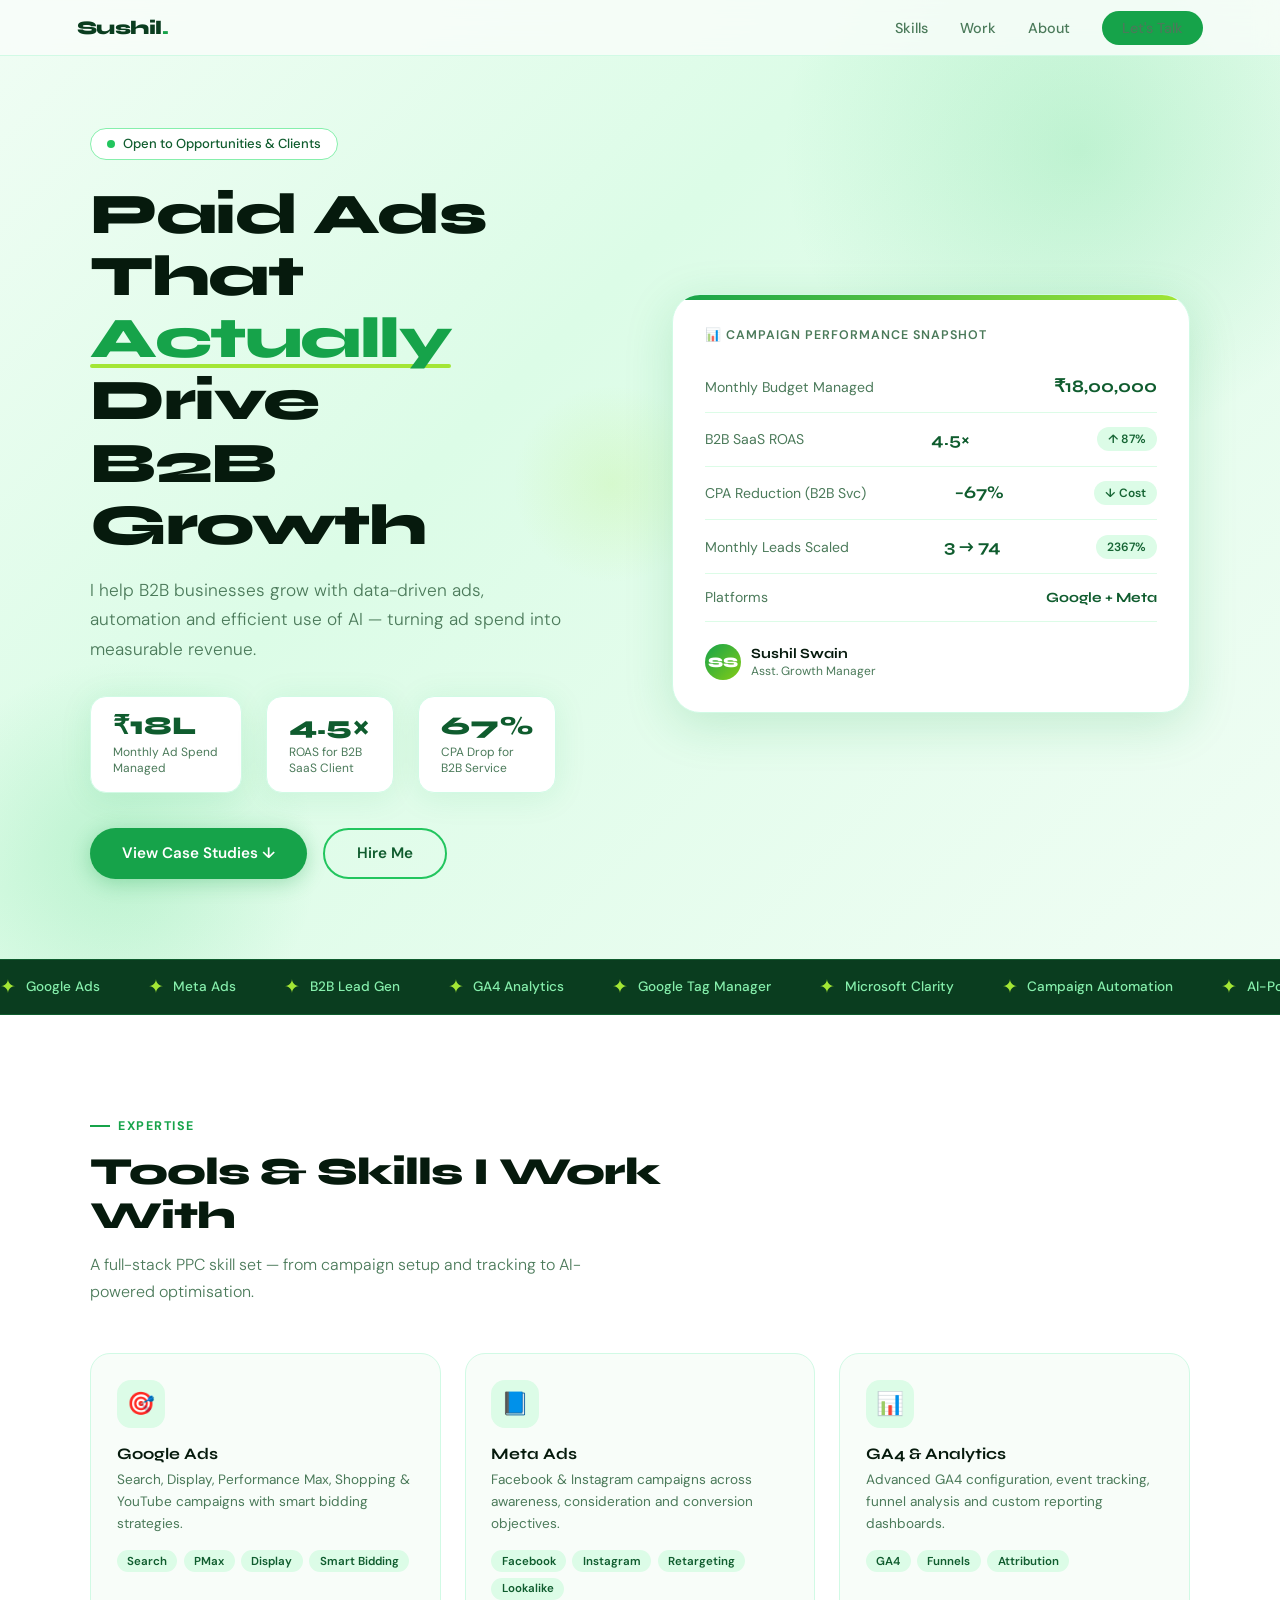
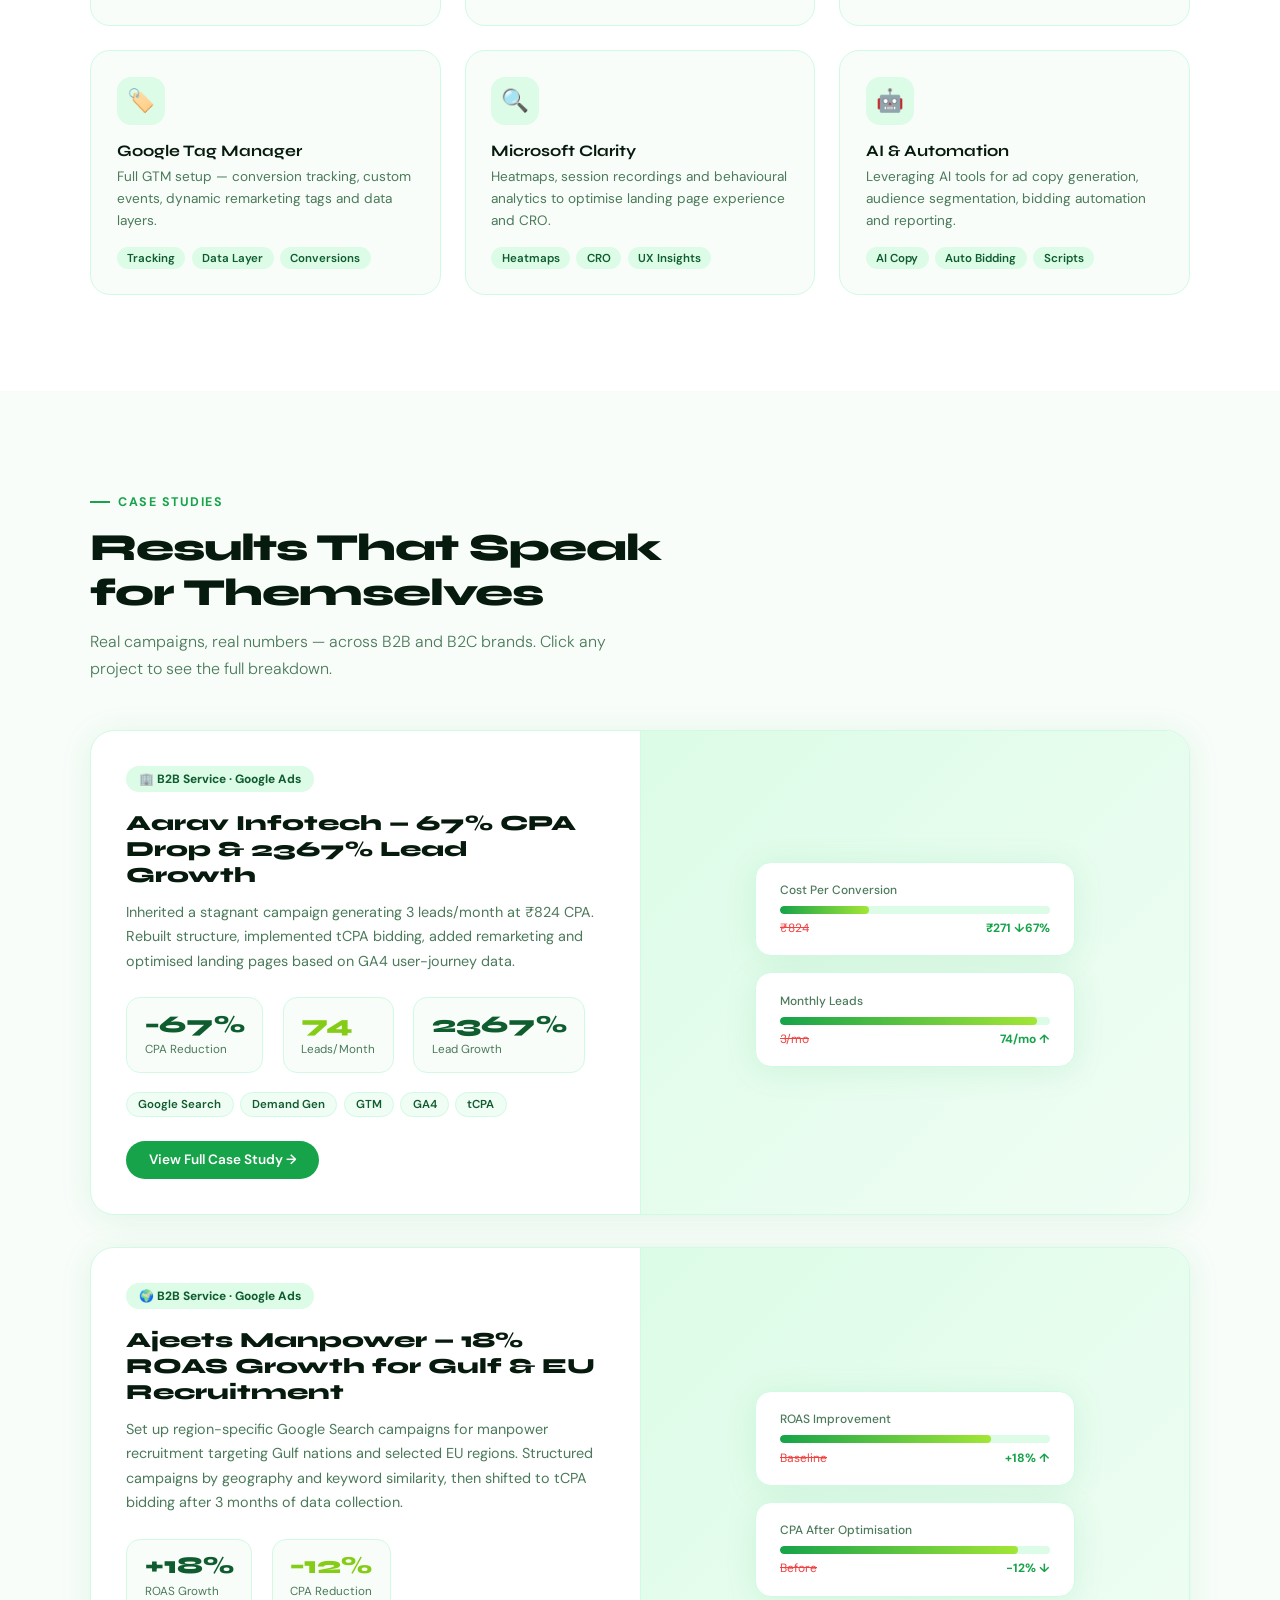
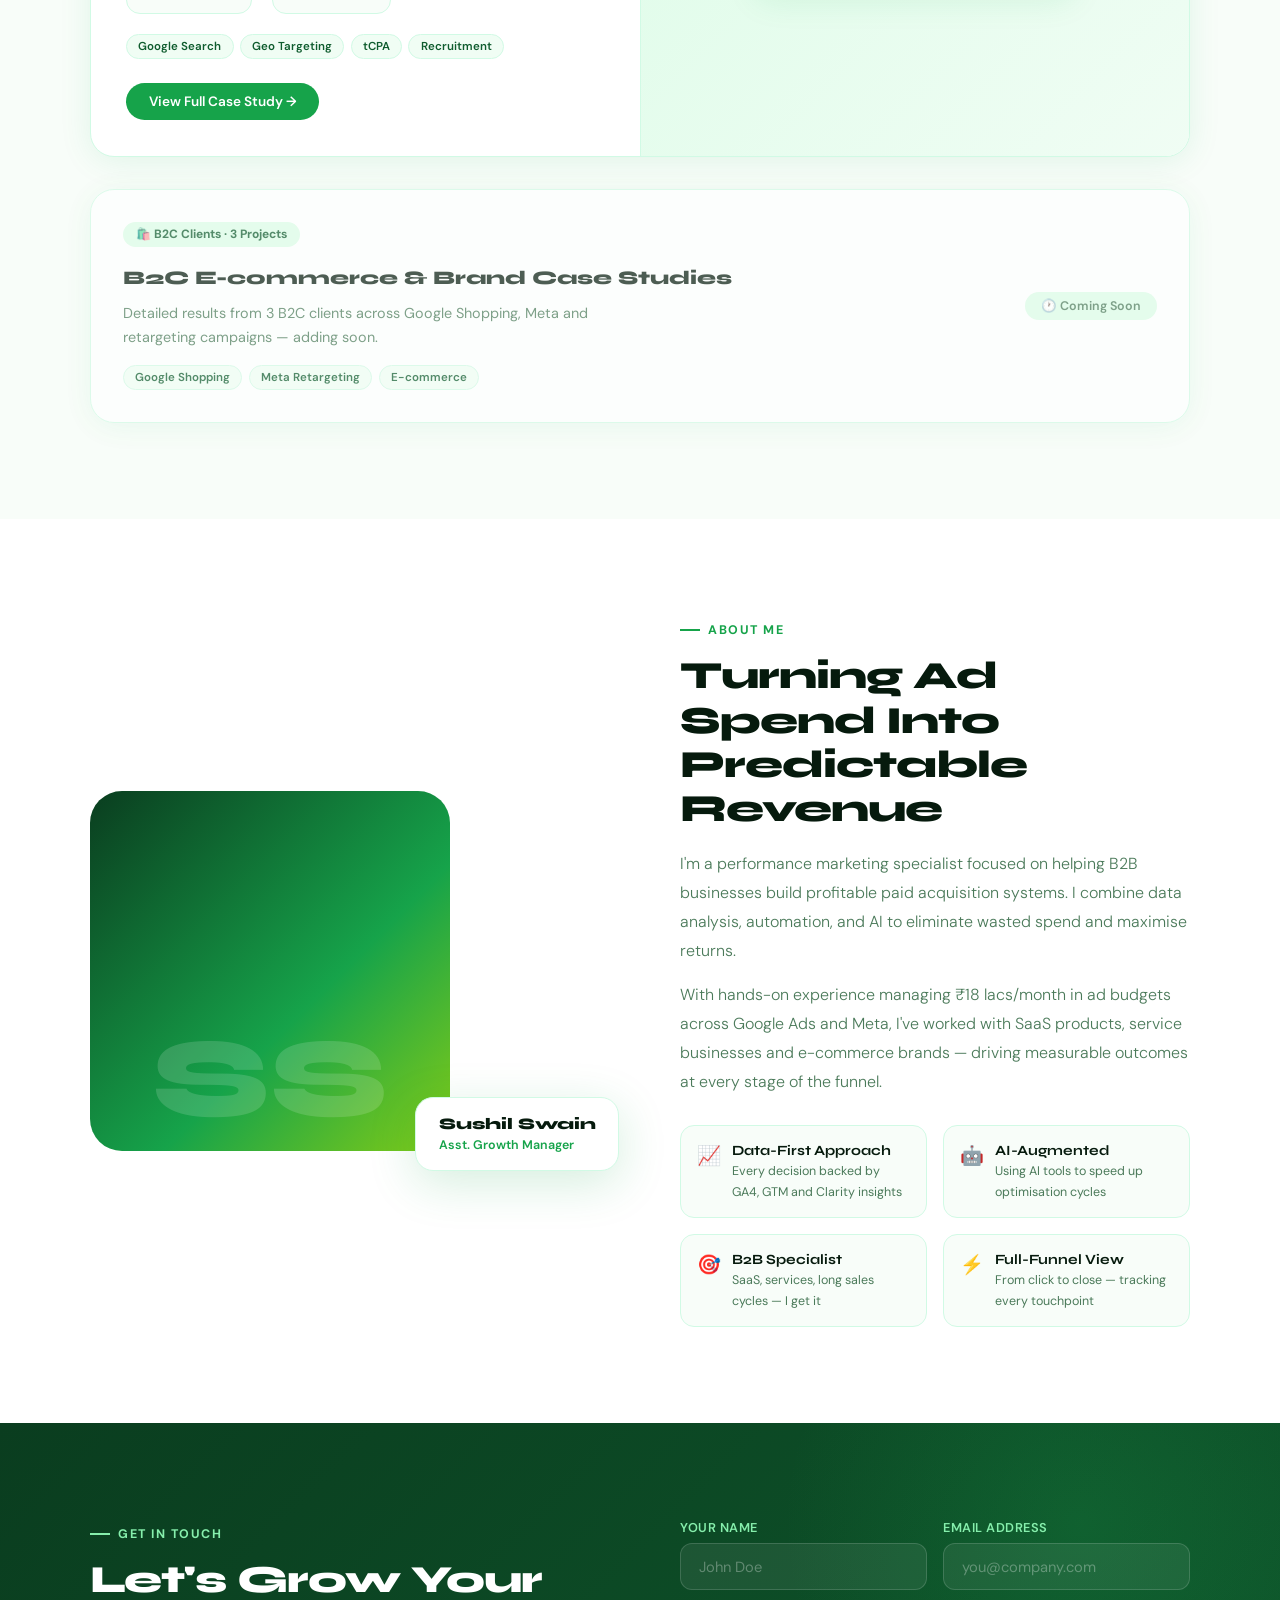
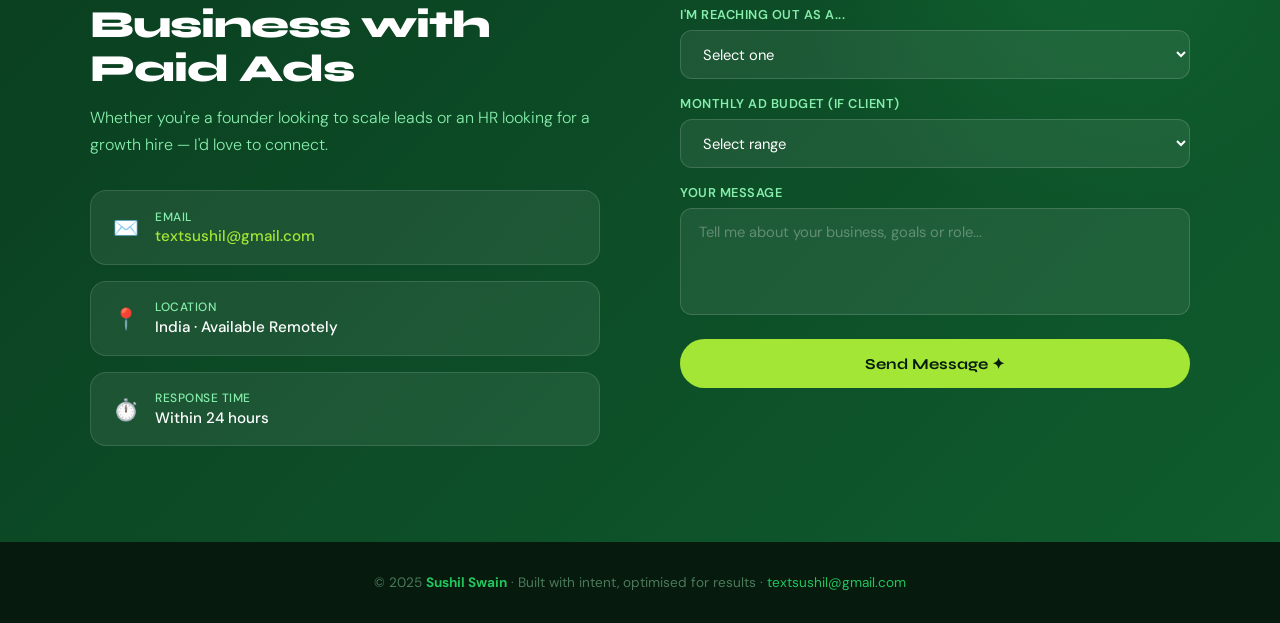
==== commit 2c75e6a3: "Added 2nd ver index file" ====
--- a/index.html
+++ b/index.html
@@ -8,509 +8,199 @@
 <link href="https://fonts.googleapis.com/css2?family=Syne:wght@400;600;700;800&family=DM+Sans:ital,wght@0,300;0,400;0,500;1,300&display=swap" rel="stylesheet">
 <style>
   :root {
-    --g1: #0a3d1f;
-    --g2: #0f5c2e;
-    --g3: #16a34a;
-    --g4: #22c55e;
-    --g5: #86efac;
-    --g6: #dcfce7;
-    --lime: #a3e635;
-    --lime-dark: #84cc16;
-    --white: #ffffff;
-    --off: #f8fdf9;
-    --dark: #061a0d;
-    --text: #1a2e20;
-    --muted: #4b7a5a;
-    --card-bg: #ffffff;
-    --border: #d1fae5;
-    --shadow: 0 4px 32px rgba(22,163,74,0.10);
-    --shadow-lg: 0 12px 48px rgba(22,163,74,0.18);
+    --g1:#0a3d1f;--g2:#0f5c2e;--g3:#16a34a;--g4:#22c55e;--g5:#86efac;--g6:#dcfce7;
+    --lime:#a3e635;--lime-dark:#84cc16;--white:#ffffff;--off:#f8fdf9;--dark:#061a0d;
+    --text:#1a2e20;--muted:#4b7a5a;--border:#d1fae5;
+    --shadow:0 4px 32px rgba(22,163,74,0.10);--shadow-lg:0 12px 48px rgba(22,163,74,0.18);
   }
-
-  *, *::before, *::after { box-sizing: border-box; margin: 0; padding: 0; }
-
-  html { scroll-behavior: smooth; }
-
-  body {
-    font-family: 'DM Sans', sans-serif;
-    background: var(--off);
-    color: var(--text);
-    overflow-x: hidden;
+  *,*::before,*::after{box-sizing:border-box;margin:0;padding:0;}
+  html{scroll-behavior:smooth;}
+  body{font-family:'DM Sans',sans-serif;background:var(--off);color:var(--text);overflow-x:hidden;}
+  h1,h2,h3,h4{font-family:'Syne',sans-serif;}
+
+  /* NAV */
+  nav{position:fixed;top:0;left:0;right:0;z-index:100;display:flex;align-items:center;justify-content:space-between;padding:1rem 6%;background:rgba(248,253,249,0.85);backdrop-filter:blur(12px);border-bottom:1px solid var(--border);transition:box-shadow 0.3s;}
+  nav.scrolled{box-shadow:var(--shadow);}
+  .nav-logo{font-family:'Syne',sans-serif;font-weight:800;font-size:1.2rem;color:var(--g1);text-decoration:none;letter-spacing:-0.5px;}
+  .nav-logo span{color:var(--g3);}
+  .nav-links{display:flex;gap:2rem;list-style:none;}
+  .nav-links a{text-decoration:none;color:var(--muted);font-size:0.9rem;font-weight:500;transition:color 0.2s;}
+  .nav-links a:hover{color:var(--g3);}
+  .nav-cta{background:var(--g3);color:var(--white);padding:0.5rem 1.25rem;border-radius:100px;text-decoration:none;font-size:0.88rem;font-weight:600;transition:background 0.2s,transform 0.2s;}
+  .nav-cta:hover{background:var(--g2);transform:translateY(-1px);}
+  .hamburger{display:none;flex-direction:column;gap:5px;cursor:pointer;}
+  .hamburger span{width:24px;height:2px;background:var(--g2);border-radius:2px;}
+
+  /* HERO */
+  #hero{min-height:100vh;display:grid;place-items:center;padding:8rem 6% 5rem;position:relative;overflow:hidden;background:linear-gradient(135deg,#f0fdf4 0%,#dcfce7 40%,#f0fdf4 100%);}
+  .hero-bg-circles{position:absolute;inset:0;pointer-events:none;overflow:hidden;}
+  .hero-bg-circles span{position:absolute;border-radius:50%;background:radial-gradient(circle,rgba(34,197,94,0.18) 0%,transparent 70%);}
+  .hero-bg-circles span:nth-child(1){width:600px;height:600px;top:-150px;right:-100px;animation:float 8s ease-in-out infinite;}
+  .hero-bg-circles span:nth-child(2){width:400px;height:400px;bottom:-100px;left:-80px;animation:float 10s ease-in-out infinite reverse;}
+  .hero-bg-circles span:nth-child(3){width:200px;height:200px;top:40%;left:40%;background:radial-gradient(circle,rgba(163,230,53,0.15) 0%,transparent 70%);animation:float 6s ease-in-out infinite;}
+  @keyframes float{0%,100%{transform:translateY(0) scale(1)}50%{transform:translateY(-20px) scale(1.04)}}
+  .hero-inner{position:relative;z-index:2;display:grid;grid-template-columns:1fr 1fr;gap:4rem;align-items:center;max-width:1100px;width:100%;}
+  .hero-badge{display:inline-flex;align-items:center;gap:0.5rem;background:var(--white);border:1px solid var(--g5);padding:0.4rem 1rem;border-radius:100px;font-size:0.82rem;font-weight:500;color:var(--g2);margin-bottom:1.5rem;animation:fadeUp 0.6s ease both;}
+  .hero-badge .dot{width:8px;height:8px;border-radius:50%;background:var(--g4);animation:pulse 2s infinite;}
+  @keyframes pulse{0%,100%{opacity:1;transform:scale(1)}50%{opacity:0.6;transform:scale(1.3)}}
+  .hero-title{font-size:clamp(2.4rem,4.5vw,3.8rem);font-weight:800;line-height:1.08;color:var(--dark);letter-spacing:-1.5px;animation:fadeUp 0.7s ease both 0.1s;}
+  .hero-title .accent{color:var(--g3);}
+  .hero-title .underline-green{position:relative;display:inline-block;}
+  .hero-title .underline-green::after{content:'';position:absolute;bottom:2px;left:0;right:0;height:4px;background:var(--lime);border-radius:2px;z-index:-1;}
+  .hero-sub{margin-top:1.2rem;font-size:1.08rem;color:var(--muted);line-height:1.7;max-width:480px;animation:fadeUp 0.7s ease both 0.2s;font-weight:300;}
+  .hero-stats{display:flex;gap:1.5rem;margin-top:2rem;flex-wrap:wrap;animation:fadeUp 0.7s ease both 0.3s;}
+  .hstat{background:var(--white);border:1px solid var(--border);border-radius:16px;padding:1rem 1.4rem;box-shadow:var(--shadow);min-width:120px;}
+  .hstat-num{font-family:'Syne',sans-serif;font-size:1.6rem;font-weight:800;color:var(--g2);line-height:1;}
+  .hstat-label{font-size:0.75rem;color:var(--muted);margin-top:0.3rem;}
+  .hero-actions{display:flex;gap:1rem;margin-top:2.2rem;flex-wrap:wrap;animation:fadeUp 0.7s ease both 0.4s;}
+  .btn-primary{background:var(--g3);color:var(--white);padding:0.85rem 2rem;border-radius:100px;text-decoration:none;font-weight:600;font-size:0.95rem;display:inline-flex;align-items:center;gap:0.5rem;transition:background 0.2s,transform 0.2s,box-shadow 0.2s;box-shadow:0 4px 20px rgba(22,163,74,0.3);}
+  .btn-primary:hover{background:var(--g2);transform:translateY(-2px);box-shadow:0 8px 28px rgba(22,163,74,0.35);}
+  .btn-secondary{background:transparent;color:var(--g2);padding:0.85rem 2rem;border-radius:100px;text-decoration:none;font-weight:600;font-size:0.95rem;border:2px solid var(--g4);display:inline-flex;align-items:center;gap:0.5rem;transition:background 0.2s,transform 0.2s;}
+  .btn-secondary:hover{background:var(--g6);transform:translateY(-2px);}
+  .hero-card{background:var(--white);border-radius:28px;padding:2rem;box-shadow:var(--shadow-lg);border:1px solid var(--border);animation:fadeUp 0.8s ease both 0.3s;position:relative;overflow:hidden;}
+  .hero-card::before{content:'';position:absolute;top:0;left:0;right:0;height:5px;background:linear-gradient(90deg,var(--g3),var(--lime));}
+  .hero-card-title{font-size:0.78rem;font-weight:600;color:var(--muted);text-transform:uppercase;letter-spacing:1px;margin-bottom:1.2rem;}
+  .metric-row{display:flex;align-items:center;justify-content:space-between;padding:0.9rem 0;border-bottom:1px solid var(--g6);}
+  .metric-row:last-child{border-bottom:none;}
+  .metric-label{font-size:0.88rem;color:var(--muted);}
+  .metric-val{font-family:'Syne',sans-serif;font-weight:700;font-size:1.1rem;color:var(--g2);}
+  .metric-badge{font-size:0.75rem;font-weight:600;background:var(--g6);color:var(--g2);padding:0.25rem 0.7rem;border-radius:100px;}
+  .metric-badge.up{background:#dcfce7;color:#166534;}
+  .card-footer{margin-top:1.4rem;display:flex;align-items:center;gap:0.6rem;font-size:0.82rem;color:var(--muted);}
+  .card-avatar{width:36px;height:36px;border-radius:50%;background:linear-gradient(135deg,var(--g3),var(--lime-dark));display:grid;place-items:center;font-family:'Syne',sans-serif;font-weight:800;color:white;font-size:0.9rem;}
+  @keyframes fadeUp{from{opacity:0;transform:translateY(24px)}to{opacity:1;transform:translateY(0)}}
+
+  /* MARQUEE */
+  .marquee-strip{background:var(--g1);padding:0.9rem 0;overflow:hidden;border-top:1px solid var(--g2);border-bottom:1px solid var(--g2);}
+  .marquee-track{display:flex;gap:3rem;width:max-content;animation:marquee 22s linear infinite;}
+  @keyframes marquee{from{transform:translateX(0)}to{transform:translateX(-50%)}}
+  .marquee-item{display:flex;align-items:center;gap:0.6rem;font-size:0.85rem;font-weight:500;color:var(--g5);white-space:nowrap;}
+  .marquee-dot{color:var(--lime);font-size:1.2rem;}
+
+  /* SECTIONS */
+  section{padding:6rem 6%;}
+  .section-label{display:inline-flex;align-items:center;gap:0.5rem;font-size:0.78rem;font-weight:700;color:var(--g3);text-transform:uppercase;letter-spacing:1.5px;margin-bottom:1rem;}
+  .section-label::before{content:'';width:20px;height:2px;background:var(--g3);}
+  .section-title{font-size:clamp(1.8rem,3vw,2.6rem);font-weight:800;line-height:1.15;color:var(--dark);letter-spacing:-1px;max-width:580px;}
+  .section-sub{margin-top:0.8rem;font-size:1rem;color:var(--muted);max-width:520px;line-height:1.7;font-weight:300;}
+  .section-head{margin-bottom:3rem;}
+
+  /* SKILLS */
+  #skills{background:var(--white);}
+  .skills-grid{display:grid;grid-template-columns:repeat(auto-fill,minmax(260px,1fr));gap:1.5rem;max-width:1100px;margin:0 auto;}
+  .skill-card{background:var(--off);border:1px solid var(--border);border-radius:20px;padding:1.6rem;transition:transform 0.25s,box-shadow 0.25s,border-color 0.25s;position:relative;overflow:hidden;}
+  .skill-card:hover{transform:translateY(-5px);box-shadow:var(--shadow-lg);border-color:var(--g4);}
+  .skill-card::before{content:'';position:absolute;top:0;left:0;width:100%;height:3px;background:linear-gradient(90deg,var(--g3),var(--lime));opacity:0;transition:opacity 0.25s;}
+  .skill-card:hover::before{opacity:1;}
+  .skill-icon{width:48px;height:48px;border-radius:14px;background:var(--g6);display:grid;place-items:center;font-size:1.4rem;margin-bottom:1rem;}
+  .skill-name{font-family:'Syne',sans-serif;font-weight:700;font-size:1rem;color:var(--dark);}
+  .skill-desc{font-size:0.85rem;color:var(--muted);margin-top:0.4rem;line-height:1.6;}
+  .skill-tags{display:flex;flex-wrap:wrap;gap:0.4rem;margin-top:1rem;}
+  .tag{font-size:0.72rem;font-weight:600;background:var(--g6);color:var(--g2);padding:0.2rem 0.65rem;border-radius:100px;}
+
+  /* CASE STUDIES */
+  #work{background:var(--off);}
+  .work-grid{display:grid;gap:2rem;max-width:1100px;margin:0 auto;}
+  .case-card{background:var(--white);border-radius:24px;border:1px solid var(--border);overflow:hidden;box-shadow:var(--shadow);transition:box-shadow 0.3s,transform 0.3s;display:grid;grid-template-columns:1fr 1fr;}
+  .case-card:hover{box-shadow:var(--shadow-lg);transform:translateY(-4px);}
+  .case-content{padding:2.2rem;display:flex;flex-direction:column;justify-content:space-between;}
+  .case-badge{display:inline-flex;align-items:center;gap:0.4rem;font-size:0.75rem;font-weight:700;color:var(--g2);background:var(--g6);padding:0.3rem 0.8rem;border-radius:100px;width:fit-content;margin-bottom:1.2rem;}
+  .case-title{font-family:'Syne',sans-serif;font-weight:800;font-size:1.35rem;color:var(--dark);line-height:1.2;}
+  .case-desc{font-size:0.9rem;color:var(--muted);margin-top:0.7rem;line-height:1.7;}
+  .case-metrics{display:flex;gap:1.2rem;flex-wrap:wrap;margin-top:1.5rem;}
+  .cmetric{background:var(--off);border:1px solid var(--border);border-radius:14px;padding:0.9rem 1.1rem;min-width:90px;}
+  .cmetric-val{font-family:'Syne',sans-serif;font-weight:800;font-size:1.5rem;color:var(--g2);line-height:1;}
+  .cmetric-val.lime{color:var(--lime-dark);}
+  .cmetric-label{font-size:0.73rem;color:var(--muted);margin-top:0.3rem;}
+  .case-tags{display:flex;gap:0.4rem;flex-wrap:wrap;margin-top:1.2rem;}
+  .case-tag{font-size:0.72rem;font-weight:600;background:#f0fdf4;border:1px solid var(--border);color:var(--g2);padding:0.25rem 0.7rem;border-radius:100px;}
+  .case-actions{margin-top:1.5rem;}
+  .btn-case{display:inline-flex;align-items:center;gap:0.5rem;background:var(--g3);color:var(--white);padding:0.65rem 1.4rem;border-radius:100px;text-decoration:none;font-size:0.85rem;font-weight:600;transition:background 0.2s,transform 0.2s;}
+  .btn-case:hover{background:var(--g2);transform:translateY(-1px);}
+  .case-visual{background:linear-gradient(135deg,var(--g6) 0%,#f0fdf4 100%);display:flex;flex-direction:column;align-items:center;justify-content:center;min-height:280px;padding:2rem;border-left:1px solid var(--border);position:relative;overflow:hidden;}
+  .case-visual-inner{width:100%;max-width:320px;}
+  .mini-stat-card{background:var(--white);border-radius:16px;padding:1.2rem 1.5rem;box-shadow:var(--shadow);border:1px solid var(--border);margin-bottom:1rem;}
+  .mini-stat-label{font-size:0.75rem;color:var(--muted);margin-bottom:0.5rem;font-weight:500;}
+  .mini-stat-bar{height:8px;background:var(--g6);border-radius:4px;overflow:hidden;margin-bottom:0.4rem;}
+  .mini-stat-fill{height:100%;border-radius:4px;background:linear-gradient(90deg,var(--g3),var(--lime));}
+  .mini-stat-nums{display:flex;justify-content:space-between;font-size:0.75rem;}
+  .mini-stat-nums .bad{color:#ef4444;text-decoration:line-through;}
+  .mini-stat-nums .good{color:var(--g3);font-weight:700;}
+  .coming-card{grid-template-columns:1fr;}
+  .coming-inner{padding:2rem;display:flex;align-items:center;justify-content:space-between;flex-wrap:wrap;gap:1rem;}
+  .coming-pill{background:var(--g6);color:var(--muted);padding:0.4rem 1rem;border-radius:100px;font-size:0.78rem;font-weight:600;}
+
+  /* ABOUT */
+  #about{background:var(--white);}
+  .about-inner{display:grid;grid-template-columns:1fr 1fr;gap:5rem;align-items:center;max-width:1100px;margin:0 auto;}
+  .about-avatar{width:100%;aspect-ratio:1;max-width:360px;background:linear-gradient(135deg,var(--g1) 0%,var(--g3) 60%,var(--lime-dark) 100%);border-radius:32px;display:flex;align-items:flex-end;justify-content:center;overflow:hidden;position:relative;}
+  .avatar-initials{font-family:'Syne',sans-serif;font-weight:800;font-size:7rem;color:rgba(255,255,255,0.15);line-height:1;padding-bottom:1rem;user-select:none;}
+  .avatar-tag{position:absolute;bottom:-1.2rem;right:-1.2rem;background:var(--white);border-radius:18px;padding:1rem 1.4rem;box-shadow:var(--shadow-lg);border:1px solid var(--border);}
+  .avatar-tag strong{font-family:'Syne',sans-serif;font-weight:800;color:var(--dark);display:block;}
+  .avatar-tag span{font-size:0.78rem;color:var(--g3);font-weight:600;}
+  .about-text{font-size:1rem;color:var(--muted);line-height:1.8;margin-bottom:1rem;font-weight:300;}
+  .about-highlights{display:grid;grid-template-columns:1fr 1fr;gap:1rem;margin-top:1.8rem;}
+  .highlight{display:flex;align-items:flex-start;gap:0.7rem;background:var(--off);border-radius:14px;padding:1rem;border:1px solid var(--border);}
+  .highlight-icon{font-size:1.2rem;margin-top:1px;}
+  .highlight-text strong{font-family:'Syne',sans-serif;font-size:0.88rem;font-weight:700;color:var(--dark);display:block;}
+  .highlight-text span{font-size:0.78rem;color:var(--muted);}
+
+  /* CONTACT */
+  #contact{background:linear-gradient(135deg,var(--g1) 0%,var(--g2) 100%);position:relative;overflow:hidden;}
+  #contact::before{content:'';position:absolute;width:600px;height:600px;border-radius:50%;background:radial-gradient(circle,rgba(34,197,94,0.15) 0%,transparent 70%);top:-200px;right:-100px;pointer-events:none;}
+  #contact .section-label{color:var(--g5);}
+  #contact .section-label::before{background:var(--g5);}
+  #contact .section-title{color:var(--white);}
+  #contact .section-sub{color:var(--g5);}
+  .contact-inner{display:grid;grid-template-columns:1fr 1fr;gap:5rem;align-items:start;max-width:1100px;margin:0 auto;position:relative;z-index:2;}
+  .contact-info{display:flex;flex-direction:column;gap:1rem;margin-top:0.5rem;}
+  .contact-item{display:flex;align-items:center;gap:1rem;background:rgba(255,255,255,0.07);border:1px solid rgba(255,255,255,0.12);border-radius:16px;padding:1.1rem 1.4rem;}
+  .contact-icon{font-size:1.3rem;}
+  .contact-label{font-size:0.75rem;color:var(--g5);margin-bottom:0.1rem;font-weight:500;text-transform:uppercase;letter-spacing:0.5px;}
+  .contact-val{font-size:0.95rem;color:var(--white);font-weight:500;}
+  .contact-val a{color:var(--lime);text-decoration:none;}
+  .contact-val a:hover{text-decoration:underline;}
+  .contact-form{display:flex;flex-direction:column;gap:1rem;}
+  .form-row{display:grid;grid-template-columns:1fr 1fr;gap:1rem;}
+  .form-group{display:flex;flex-direction:column;gap:0.4rem;}
+  .form-group label{font-size:0.8rem;font-weight:600;color:var(--g5);text-transform:uppercase;letter-spacing:0.5px;}
+  .form-group input,.form-group textarea,.form-group select{background:rgba(255,255,255,0.07);border:1px solid rgba(255,255,255,0.15);border-radius:12px;padding:0.8rem 1.1rem;color:var(--white);font-size:0.92rem;font-family:'DM Sans',sans-serif;outline:none;transition:border-color 0.2s,background 0.2s;resize:none;}
+  .form-group input::placeholder,.form-group textarea::placeholder{color:rgba(255,255,255,0.3);}
+  .form-group input:focus,.form-group textarea:focus,.form-group select:focus{border-color:var(--g4);background:rgba(255,255,255,0.1);}
+  .form-group select option{background:var(--g1);color:var(--white);}
+  .btn-submit{background:var(--lime);color:var(--dark);border:none;border-radius:100px;padding:0.95rem 2rem;font-size:0.95rem;font-weight:700;font-family:'Syne',sans-serif;cursor:pointer;transition:background 0.2s,transform 0.2s;display:flex;align-items:center;justify-content:center;gap:0.5rem;margin-top:0.5rem;}
+  .btn-submit:hover{background:#bef264;transform:translateY(-2px);}
+  .btn-submit:disabled{opacity:0.6;cursor:not-allowed;transform:none;}
+  #form-success{display:none;text-align:center;padding:1.5rem;background:rgba(255,255,255,0.07);border:1px solid rgba(163,230,53,0.4);border-radius:16px;color:var(--lime);font-weight:600;font-size:0.95rem;}
+
+  /* FOOTER */
+  footer{background:var(--dark);color:var(--muted);text-align:center;padding:2rem 6%;font-size:0.85rem;}
+  footer strong{color:var(--g4);}
+  footer a{color:var(--g4);text-decoration:none;}
+
+  /* REVEAL */
+  .reveal{opacity:0;transform:translateY(28px);transition:opacity 0.6s ease,transform 0.6s ease;}
+  .reveal.visible{opacity:1;transform:translateY(0);}
+
+  /* RESPONSIVE */
+  @media(max-width:900px){
+    .hero-inner,.about-inner,.contact-inner{grid-template-columns:1fr;gap:2.5rem;}
+    .case-card{grid-template-columns:1fr;}
+    .case-visual{border-left:none;border-top:1px solid var(--border);}
   }
-
-  h1, h2, h3, h4 { font-family: 'Syne', sans-serif; }
-
-  /* ── NAV ── */
-  nav {
-    position: fixed; top: 0; left: 0; right: 0; z-index: 100;
-    display: flex; align-items: center; justify-content: space-between;
-    padding: 1rem 6%;
-    background: rgba(248,253,249,0.85);
-    backdrop-filter: blur(12px);
-    border-bottom: 1px solid var(--border);
-    transition: box-shadow 0.3s;
-  }
-  nav.scrolled { box-shadow: var(--shadow); }
-  .nav-logo {
-    font-family: 'Syne', sans-serif;
-    font-weight: 800; font-size: 1.2rem;
-    color: var(--g1);
-    text-decoration: none;
-    letter-spacing: -0.5px;
-  }
-  .nav-logo span { color: var(--g3); }
-  .nav-links { display: flex; gap: 2rem; list-style: none; }
-  .nav-links a {
-    text-decoration: none; color: var(--muted);
-    font-size: 0.9rem; font-weight: 500;
-    transition: color 0.2s;
-  }
-  .nav-links a:hover { color: var(--g3); }
-  .nav-cta {
-    background: var(--g3); color: var(--white);
-    padding: 0.5rem 1.25rem; border-radius: 100px;
-    text-decoration: none; font-size: 0.88rem; font-weight: 600;
-    transition: background 0.2s, transform 0.2s;
-  }
-  .nav-cta:hover { background: var(--g2); transform: translateY(-1px); }
-  .hamburger { display: none; flex-direction: column; gap: 5px; cursor: pointer; }
-  .hamburger span { width: 24px; height: 2px; background: var(--g2); border-radius: 2px; transition: 0.3s; }
-
-  /* ── HERO ── */
-  #hero {
-    min-height: 100vh;
-    display: grid; place-items: center;
-    padding: 8rem 6% 5rem;
-    position: relative;
-    overflow: hidden;
-    background: linear-gradient(135deg, #f0fdf4 0%, #dcfce7 40%, #f0fdf4 100%);
-  }
-  .hero-bg-circles {
-    position: absolute; inset: 0; pointer-events: none; overflow: hidden;
-  }
-  .hero-bg-circles span {
-    position: absolute; border-radius: 50%;
-    background: radial-gradient(circle, rgba(34,197,94,0.18) 0%, transparent 70%);
-  }
-  .hero-bg-circles span:nth-child(1) { width: 600px; height: 600px; top: -150px; right: -100px; animation: float 8s ease-in-out infinite; }
-  .hero-bg-circles span:nth-child(2) { width: 400px; height: 400px; bottom: -100px; left: -80px; animation: float 10s ease-in-out infinite reverse; }
-  .hero-bg-circles span:nth-child(3) { width: 200px; height: 200px; top: 40%; left: 40%; background: radial-gradient(circle, rgba(163,230,53,0.15) 0%, transparent 70%); animation: float 6s ease-in-out infinite; }
-
-  @keyframes float {
-    0%, 100% { transform: translateY(0px) scale(1); }
-    50% { transform: translateY(-20px) scale(1.04); }
-  }
-
-  .hero-inner {
-    position: relative; z-index: 2;
-    display: grid; grid-template-columns: 1fr 1fr;
-    gap: 4rem; align-items: center; max-width: 1100px; width: 100%;
-  }
-  .hero-badge {
-    display: inline-flex; align-items: center; gap: 0.5rem;
-    background: var(--white); border: 1px solid var(--g5);
-    padding: 0.4rem 1rem; border-radius: 100px;
-    font-size: 0.82rem; font-weight: 500; color: var(--g2);
-    margin-bottom: 1.5rem;
-    animation: fadeUp 0.6s ease both;
-  }
-  .hero-badge .dot { width: 8px; height: 8px; border-radius: 50%; background: var(--g4); animation: pulse 2s infinite; }
-  @keyframes pulse { 0%,100%{opacity:1;transform:scale(1)} 50%{opacity:0.6;transform:scale(1.3)} }
-
-  .hero-title {
-    font-size: clamp(2.4rem, 4.5vw, 3.8rem);
-    font-weight: 800; line-height: 1.08;
-    color: var(--dark);
-    letter-spacing: -1.5px;
-    animation: fadeUp 0.7s ease both 0.1s;
-  }
-  .hero-title .accent { color: var(--g3); }
-  .hero-title .underline-green {
-    position: relative; display: inline-block;
-  }
-  .hero-title .underline-green::after {
-    content: '';
-    position: absolute; bottom: 2px; left: 0; right: 0; height: 4px;
-    background: var(--lime); border-radius: 2px; z-index: -1;
-  }
-
-  .hero-sub {
-    margin-top: 1.2rem; font-size: 1.08rem; color: var(--muted);
-    line-height: 1.7; max-width: 480px;
-    animation: fadeUp 0.7s ease both 0.2s;
-    font-weight: 300;
-  }
-
-  .hero-stats {
-    display: flex; gap: 1.5rem; margin-top: 2rem; flex-wrap: wrap;
-    animation: fadeUp 0.7s ease both 0.3s;
-  }
-  .hstat {
-    background: var(--white); border: 1px solid var(--border);
-    border-radius: 16px; padding: 1rem 1.4rem;
-    box-shadow: var(--shadow); min-width: 120px;
-  }
-  .hstat-num {
-    font-family: 'Syne', sans-serif; font-size: 1.6rem;
-    font-weight: 800; color: var(--g2); line-height: 1;
-  }
-  .hstat-label { font-size: 0.75rem; color: var(--muted); margin-top: 0.3rem; font-weight: 400; }
-
-  .hero-actions {
-    display: flex; gap: 1rem; margin-top: 2.2rem; flex-wrap: wrap;
-    animation: fadeUp 0.7s ease both 0.4s;
-  }
-  .btn-primary {
-    background: var(--g3); color: var(--white);
-    padding: 0.85rem 2rem; border-radius: 100px;
-    text-decoration: none; font-weight: 600; font-size: 0.95rem;
-    display: inline-flex; align-items: center; gap: 0.5rem;
-    transition: background 0.2s, transform 0.2s, box-shadow 0.2s;
-    box-shadow: 0 4px 20px rgba(22,163,74,0.3);
-  }
-  .btn-primary:hover { background: var(--g2); transform: translateY(-2px); box-shadow: 0 8px 28px rgba(22,163,74,0.35); }
-  .btn-secondary {
-    background: transparent; color: var(--g2);
-    padding: 0.85rem 2rem; border-radius: 100px;
-    text-decoration: none; font-weight: 600; font-size: 0.95rem;
-    border: 2px solid var(--g4);
-    display: inline-flex; align-items: center; gap: 0.5rem;
-    transition: background 0.2s, transform 0.2s;
-  }
-  .btn-secondary:hover { background: var(--g6); transform: translateY(-2px); }
-
-  /* hero right card */
-  .hero-card {
-    background: var(--white); border-radius: 28px;
-    padding: 2rem; box-shadow: var(--shadow-lg);
-    border: 1px solid var(--border);
-    animation: fadeUp 0.8s ease both 0.3s;
-    position: relative; overflow: hidden;
-  }
-  .hero-card::before {
-    content: ''; position: absolute; top: 0; left: 0; right: 0; height: 5px;
-    background: linear-gradient(90deg, var(--g3), var(--lime));
-  }
-  .hero-card-title {
-    font-size: 0.78rem; font-weight: 600; color: var(--muted);
-    text-transform: uppercase; letter-spacing: 1px; margin-bottom: 1.2rem;
-  }
-  .metric-row {
-    display: flex; align-items: center; justify-content: space-between;
-    padding: 0.9rem 0; border-bottom: 1px solid var(--g6);
-  }
-  .metric-row:last-child { border-bottom: none; }
-  .metric-label { font-size: 0.88rem; color: var(--muted); }
-  .metric-val {
-    font-family: 'Syne', sans-serif; font-weight: 700;
-    font-size: 1.1rem; color: var(--g2);
-  }
-  .metric-badge {
-    font-size: 0.75rem; font-weight: 600;
-    background: var(--g6); color: var(--g2);
-    padding: 0.25rem 0.7rem; border-radius: 100px;
-  }
-  .metric-badge.up { background: #dcfce7; color: #166534; }
-
-  .card-footer {
-    margin-top: 1.4rem; display: flex; align-items: center; gap: 0.6rem;
-    font-size: 0.82rem; color: var(--muted);
-  }
-  .card-avatar {
-    width: 36px; height: 36px; border-radius: 50%;
-    background: linear-gradient(135deg, var(--g3), var(--lime-dark));
-    display: grid; place-items: center;
-    font-family: 'Syne', sans-serif; font-weight: 800;
-    color: white; font-size: 0.9rem;
-  }
-
-  @keyframes fadeUp {
-    from { opacity: 0; transform: translateY(24px); }
-    to { opacity: 1; transform: translateY(0); }
-  }
-
-  /* ── MARQUEE STRIP ── */
-  .marquee-strip {
-    background: var(--g1); padding: 0.9rem 0; overflow: hidden;
-    border-top: 1px solid var(--g2); border-bottom: 1px solid var(--g2);
-  }
-  .marquee-track {
-    display: flex; gap: 3rem; width: max-content;
-    animation: marquee 22s linear infinite;
-  }
-  @keyframes marquee { from{transform:translateX(0)} to{transform:translateX(-50%)} }
-  .marquee-item {
-    display: flex; align-items: center; gap: 0.6rem;
-    font-size: 0.85rem; font-weight: 500; color: var(--g5);
-    white-space: nowrap;
-  }
-  .marquee-dot { color: var(--lime); font-size: 1.2rem; }
-
-  /* ── SECTIONS SHARED ── */
-  section { padding: 6rem 6%; }
-  .section-label {
-    display: inline-flex; align-items: center; gap: 0.5rem;
-    font-size: 0.78rem; font-weight: 700; color: var(--g3);
-    text-transform: uppercase; letter-spacing: 1.5px; margin-bottom: 1rem;
-  }
-  .section-label::before {
-    content: ''; width: 20px; height: 2px; background: var(--g3);
-  }
-  .section-title {
-    font-size: clamp(1.8rem, 3vw, 2.6rem);
-    font-weight: 800; line-height: 1.15;
-    color: var(--dark); letter-spacing: -1px;
-    max-width: 580px;
-  }
-  .section-sub {
-    margin-top: 0.8rem; font-size: 1rem; color: var(--muted);
-    max-width: 520px; line-height: 1.7; font-weight: 300;
-  }
-  .section-head { margin-bottom: 3rem; }
-
-  /* ── SKILLS ── */
-  #skills { background: var(--white); }
-  .skills-grid {
-    display: grid; grid-template-columns: repeat(auto-fill, minmax(260px, 1fr));
-    gap: 1.5rem; max-width: 1100px; margin: 0 auto;
-  }
-  .skill-card {
-    background: var(--off); border: 1px solid var(--border);
-    border-radius: 20px; padding: 1.6rem;
-    transition: transform 0.25s, box-shadow 0.25s, border-color 0.25s;
-    position: relative; overflow: hidden;
-  }
-  .skill-card:hover { transform: translateY(-5px); box-shadow: var(--shadow-lg); border-color: var(--g4); }
-  .skill-card::before {
-    content: ''; position: absolute;
-    top: 0; left: 0; width: 100%; height: 3px;
-    background: linear-gradient(90deg, var(--g3), var(--lime));
-    opacity: 0; transition: opacity 0.25s;
-  }
-  .skill-card:hover::before { opacity: 1; }
-  .skill-icon {
-    width: 48px; height: 48px; border-radius: 14px;
-    background: var(--g6); display: grid; place-items: center;
-    font-size: 1.4rem; margin-bottom: 1rem;
-  }
-  .skill-name { font-family: 'Syne', sans-serif; font-weight: 700; font-size: 1rem; color: var(--dark); }
-  .skill-desc { font-size: 0.85rem; color: var(--muted); margin-top: 0.4rem; line-height: 1.6; }
-  .skill-tags { display: flex; flex-wrap: wrap; gap: 0.4rem; margin-top: 1rem; }
-  .tag {
-    font-size: 0.72rem; font-weight: 600;
-    background: var(--g6); color: var(--g2);
-    padding: 0.2rem 0.65rem; border-radius: 100px;
-  }
-
-  /* ── CASE STUDIES ── */
-  #work { background: var(--off); }
-  .work-grid { display: grid; gap: 2rem; max-width: 1100px; margin: 0 auto; }
-
-  .case-card {
-    background: var(--white); border-radius: 24px;
-    border: 1px solid var(--border); overflow: hidden;
-    box-shadow: var(--shadow);
-    transition: box-shadow 0.3s, transform 0.3s;
-    display: grid; grid-template-columns: 1fr 1fr;
-  }
-  .case-card:hover { box-shadow: var(--shadow-lg); transform: translateY(-4px); }
-  .case-card.full { grid-template-columns: 1fr; }
-  .case-card.coming { opacity: 0.6; }
-
-  .case-content { padding: 2.2rem; display: flex; flex-direction: column; justify-content: space-between; }
-  .case-badge {
-    display: inline-flex; align-items: center; gap: 0.4rem;
-    font-size: 0.75rem; font-weight: 700; color: var(--g2);
-    background: var(--g6); padding: 0.3rem 0.8rem;
-    border-radius: 100px; width: fit-content; margin-bottom: 1.2rem;
-  }
-  .case-title { font-family: 'Syne', sans-serif; font-weight: 800; font-size: 1.4rem; color: var(--dark); line-height: 1.2; }
-  .case-desc { font-size: 0.9rem; color: var(--muted); margin-top: 0.7rem; line-height: 1.7; }
-
-  .case-metrics { display: flex; gap: 1.2rem; flex-wrap: wrap; margin-top: 1.5rem; }
-  .cmetric {
-    background: var(--off); border: 1px solid var(--border);
-    border-radius: 14px; padding: 0.9rem 1.1rem; min-width: 100px;
-  }
-  .cmetric-val {
-    font-family: 'Syne', sans-serif; font-weight: 800; font-size: 1.5rem;
-    color: var(--g2); line-height: 1;
-  }
-  .cmetric-val.lime { color: var(--lime-dark); }
-  .cmetric-label { font-size: 0.73rem; color: var(--muted); margin-top: 0.3rem; font-weight: 400; }
-
-  .case-tags { display: flex; gap: 0.4rem; flex-wrap: wrap; margin-top: 1.4rem; }
-  .case-tag {
-    font-size: 0.72rem; font-weight: 600;
-    background: #f0fdf4; border: 1px solid var(--border); color: var(--g2);
-    padding: 0.25rem 0.7rem; border-radius: 100px;
-  }
-
-  .case-screenshot {
-    background: linear-gradient(135deg, var(--g6) 0%, #f0fdf4 100%);
-    display: flex; flex-direction: column; align-items: center; justify-content: center;
-    min-height: 260px; padding: 2rem; position: relative; overflow: hidden;
-    border-left: 1px solid var(--border);
-  }
-  .screenshot-placeholder {
-    width: 100%; max-width: 340px; height: 200px;
-    background: var(--white); border-radius: 16px;
-    border: 2px dashed var(--g4);
-    display: flex; flex-direction: column; align-items: center; justify-content: center;
-    gap: 0.6rem; color: var(--muted);
-  }
-  .screenshot-placeholder .upload-icon { font-size: 2.2rem; }
-  .screenshot-placeholder p { font-size: 0.82rem; text-align: center; line-height: 1.5; }
-  .screenshot-placeholder strong { color: var(--g3); }
-
-  .coming-pill {
-    background: var(--g6); color: var(--muted);
-    padding: 0.4rem 1rem; border-radius: 100px;
-    font-size: 0.78rem; font-weight: 600;
-  }
-
-  /* ── ABOUT ── */
-  #about { background: var(--white); }
-  .about-inner { display: grid; grid-template-columns: 1fr 1fr; gap: 5rem; align-items: center; max-width: 1100px; margin: 0 auto; }
-  .about-avatar-wrap { position: relative; }
-  .about-avatar {
-    width: 100%; aspect-ratio: 1;
-    max-width: 380px;
-    background: linear-gradient(135deg, var(--g1) 0%, var(--g3) 60%, var(--lime-dark) 100%);
-    border-radius: 32px;
-    display: flex; align-items: flex-end; justify-content: center;
-    overflow: hidden; position: relative;
-  }
-  .avatar-initials {
-    font-family: 'Syne', sans-serif; font-weight: 800;
-    font-size: 7rem; color: rgba(255,255,255,0.15);
-    line-height: 1; padding-bottom: 1rem;
-    user-select: none;
-  }
-  .avatar-name-tag {
-    position: absolute; bottom: -1.2rem; right: -1.2rem;
-    background: var(--white); border-radius: 18px;
-    padding: 1rem 1.4rem; box-shadow: var(--shadow-lg);
-    border: 1px solid var(--border);
-  }
-  .avatar-name-tag strong { font-family: 'Syne', sans-serif; font-weight: 800; color: var(--dark); display: block; }
-  .avatar-name-tag span { font-size: 0.78rem; color: var(--g3); font-weight: 600; }
-
-  .about-content {}
-  .about-text { font-size: 1rem; color: var(--muted); line-height: 1.8; margin-bottom: 1rem; font-weight: 300; }
-  .about-highlights { display: grid; grid-template-columns: 1fr 1fr; gap: 1rem; margin-top: 1.8rem; }
-  .highlight {
-    display: flex; align-items: flex-start; gap: 0.7rem;
-    background: var(--off); border-radius: 14px; padding: 1rem;
-    border: 1px solid var(--border);
-  }
-  .highlight-icon { font-size: 1.2rem; margin-top: 1px; }
-  .highlight-text strong { font-family: 'Syne', sans-serif; font-size: 0.88rem; font-weight: 700; color: var(--dark); display: block; }
-  .highlight-text span { font-size: 0.78rem; color: var(--muted); }
-
-  /* ── CONTACT ── */
-  #contact {
-    background: linear-gradient(135deg, var(--g1) 0%, var(--g2) 100%);
-    position: relative; overflow: hidden;
-  }
-  #contact::before {
-    content: ''; position: absolute;
-    width: 600px; height: 600px; border-radius: 50%;
-    background: radial-gradient(circle, rgba(34,197,94,0.15) 0%, transparent 70%);
-    top: -200px; right: -100px; pointer-events: none;
-  }
-  #contact .section-label { color: var(--g5); }
-  #contact .section-label::before { background: var(--g5); }
-  #contact .section-title { color: var(--white); }
-  #contact .section-sub { color: var(--g5); }
-
-  .contact-inner { display: grid; grid-template-columns: 1fr 1fr; gap: 5rem; align-items: start; max-width: 1100px; margin: 0 auto; position: relative; z-index: 2; }
-
-  .contact-info { display: flex; flex-direction: column; gap: 1rem; margin-top: 0.5rem; }
-  .contact-item {
-    display: flex; align-items: center; gap: 1rem;
-    background: rgba(255,255,255,0.07); border: 1px solid rgba(255,255,255,0.12);
-    border-radius: 16px; padding: 1.1rem 1.4rem;
-  }
-  .contact-icon { font-size: 1.3rem; }
-  .contact-label { font-size: 0.75rem; color: var(--g5); margin-bottom: 0.1rem; font-weight: 500; text-transform: uppercase; letter-spacing: 0.5px; }
-  .contact-val { font-size: 0.95rem; color: var(--white); font-weight: 500; }
-  .contact-val a { color: var(--lime); text-decoration: none; }
-  .contact-val a:hover { text-decoration: underline; }
-
-  .contact-form { display: flex; flex-direction: column; gap: 1rem; }
-  .form-row { display: grid; grid-template-columns: 1fr 1fr; gap: 1rem; }
-  .form-group { display: flex; flex-direction: column; gap: 0.4rem; }
-  .form-group label { font-size: 0.8rem; font-weight: 600; color: var(--g5); text-transform: uppercase; letter-spacing: 0.5px; }
-  .form-group input,
-  .form-group textarea,
-  .form-group select {
-    background: rgba(255,255,255,0.07);
-    border: 1px solid rgba(255,255,255,0.15);
-    border-radius: 12px; padding: 0.8rem 1.1rem;
-    color: var(--white); font-size: 0.92rem;
-    font-family: 'DM Sans', sans-serif;
-    outline: none; transition: border-color 0.2s, background 0.2s;
-    resize: none;
-  }
-  .form-group input::placeholder,
-  .form-group textarea::placeholder { color: rgba(255,255,255,0.3); }
-  .form-group input:focus,
-  .form-group textarea:focus,
-  .form-group select:focus {
-    border-color: var(--g4);
-    background: rgba(255,255,255,0.1);
-  }
-  .form-group select option { background: var(--g1); color: var(--white); }
-
-  .btn-submit {
-    background: var(--lime); color: var(--dark);
-    border: none; border-radius: 100px;
-    padding: 0.95rem 2rem; font-size: 0.95rem;
-    font-weight: 700; font-family: 'Syne', sans-serif;
-    cursor: pointer; transition: background 0.2s, transform 0.2s;
-    display: flex; align-items: center; justify-content: center; gap: 0.5rem;
-    margin-top: 0.5rem;
-  }
-  .btn-submit:hover { background: #bef264; transform: translateY(-2px); }
-
-  /* ── FOOTER ── */
-  footer {
-    background: var(--dark); color: var(--muted);
-    text-align: center; padding: 2rem 6%;
-    font-size: 0.85rem;
-  }
-  footer strong { color: var(--g4); }
-
-  /* ── SCROLL REVEAL ── */
-  .reveal { opacity: 0; transform: translateY(28px); transition: opacity 0.6s ease, transform 0.6s ease; }
-  .reveal.visible { opacity: 1; transform: translateY(0); }
-
-  /* ── RESPONSIVE ── */
-  @media (max-width: 900px) {
-    .hero-inner { grid-template-columns: 1fr; gap: 2.5rem; }
-    .hero-card { max-width: 480px; }
-    .case-card { grid-template-columns: 1fr; }
-    .case-screenshot { border-left: none; border-top: 1px solid var(--border); }
-    .about-inner { grid-template-columns: 1fr; gap: 3rem; }
-    .contact-inner { grid-template-columns: 1fr; gap: 3rem; }
-    .about-avatar { max-width: 280px; }
-  }
-  @media (max-width: 640px) {
-    nav { padding: 1rem 5%; }
-    .nav-links { display: none; }
-    .nav-links.open { display: flex; flex-direction: column; position: fixed; top: 60px; left: 0; right: 0; background: var(--off); padding: 1.5rem 5%; border-bottom: 1px solid var(--border); gap: 1.2rem; }
-    .hamburger { display: flex; }
-    section { padding: 4rem 5%; }
-    .form-row { grid-template-columns: 1fr; }
-    .hero-stats { gap: 1rem; }
-    .about-highlights { grid-template-columns: 1fr; }
+  @media(max-width:640px){
+    nav{padding:1rem 5%;}
+    .nav-links{display:none;}
+    .nav-links.open{display:flex;flex-direction:column;position:fixed;top:60px;left:0;right:0;background:var(--off);padding:1.5rem 5%;border-bottom:1px solid var(--border);gap:1.2rem;}
+    .hamburger{display:flex;}
+    section{padding:4rem 5%;}
+    .form-row{grid-template-columns:1fr;}
+    .about-highlights{grid-template-columns:1fr;}
   }
 </style>
 </head>
 <body>
 
-<!-- NAV -->
 <nav id="navbar">
   <a class="nav-logo" href="#">Sushil<span>.</span></a>
   <ul class="nav-links" id="navLinks">
@@ -519,40 +209,21 @@
     <li><a href="#about">About</a></li>
     <li><a href="#contact" class="nav-cta">Let's Talk</a></li>
   </ul>
-  <div class="hamburger" id="hamburger" onclick="toggleMenu()">
-    <span></span><span></span><span></span>
-  </div>
+  <div class="hamburger" onclick="toggleMenu()"><span></span><span></span><span></span></div>
 </nav>
 
 <!-- HERO -->
 <section id="hero">
-  <div class="hero-bg-circles">
-    <span></span><span></span><span></span>
-  </div>
+  <div class="hero-bg-circles"><span></span><span></span><span></span></div>
   <div class="hero-inner">
-    <div class="hero-text">
-      <div class="hero-badge">
-        <span class="dot"></span> Open to Opportunities &amp; Clients
-      </div>
-      <h1 class="hero-title">
-        Paid Ads That<br>
-        <span class="underline-green accent">Actually</span> Drive<br>
-        B2B Growth
-      </h1>
+    <div>
+      <div class="hero-badge"><span class="dot"></span> Open to Opportunities &amp; Clients</div>
+      <h1 class="hero-title">Paid Ads That<br><span class="underline-green accent">Actually</span> Drive<br>B2B Growth</h1>
       <p class="hero-sub">I help B2B businesses grow with data-driven ads, automation and efficient use of AI — turning ad spend into measurable revenue.</p>
       <div class="hero-stats">
-        <div class="hstat">
-          <div class="hstat-num">₹18L</div>
-          <div class="hstat-label">Monthly Ad Spend<br>Managed</div>
-        </div>
-        <div class="hstat">
-          <div class="hstat-num">4.5×</div>
-          <div class="hstat-label">ROAS for B2B<br>SaaS Client</div>
-        </div>
-        <div class="hstat">
-          <div class="hstat-num">33%</div>
-          <div class="hstat-label">CPL Reduction<br>Achieved</div>
-        </div>
+        <div class="hstat"><div class="hstat-num">₹18L</div><div class="hstat-label">Monthly Ad Spend<br>Managed</div></div>
+        <div class="hstat"><div class="hstat-num">4.5×</div><div class="hstat-label">ROAS for B2B<br>SaaS Client</div></div>
+        <div class="hstat"><div class="hstat-num">67%</div><div class="hstat-label">CPA Drop for<br>B2B Service</div></div>
       </div>
       <div class="hero-actions">
         <a href="#work" class="btn-primary">View Case Studies ↓</a>
@@ -561,36 +232,15 @@
     </div>
     <div>
       <div class="hero-card">
-        <div class="hero-card-title">📊 Live Campaign Snapshot</div>
-        <div class="metric-row">
-          <span class="metric-label">Monthly Ad Budget</span>
-          <span class="metric-val">₹18,00,000</span>
-        </div>
-        <div class="metric-row">
-          <span class="metric-label">B2B SaaS ROAS</span>
-          <span class="metric-val">4.5×</span>
-          <span class="metric-badge up">↑ 87%</span>
-        </div>
-        <div class="metric-row">
-          <span class="metric-label">CPA Reduction (B2B Svc)</span>
-          <span class="metric-val">−67%</span>
-          <span class="metric-badge up">↓ Cost</span>
-        </div>
-        <div class="metric-row">
-          <span class="metric-label">CPL Improvement</span>
-          <span class="metric-val">−33%</span>
-          <span class="metric-badge up">↑ Quality</span>
-        </div>
-        <div class="metric-row">
-          <span class="metric-label">Platforms</span>
-          <span class="metric-val" style="font-size:0.88rem;">Google + Meta</span>
-        </div>
+        <div class="hero-card-title">📊 Campaign Performance Snapshot</div>
+        <div class="metric-row"><span class="metric-label">Monthly Budget Managed</span><span class="metric-val">₹18,00,000</span></div>
+        <div class="metric-row"><span class="metric-label">B2B SaaS ROAS</span><span class="metric-val">4.5×</span><span class="metric-badge up">↑ 87%</span></div>
+        <div class="metric-row"><span class="metric-label">CPA Reduction (B2B Svc)</span><span class="metric-val">−67%</span><span class="metric-badge up">↓ Cost</span></div>
+        <div class="metric-row"><span class="metric-label">Monthly Leads Scaled</span><span class="metric-val">3 → 74</span><span class="metric-badge up">2367%</span></div>
+        <div class="metric-row"><span class="metric-label">Platforms</span><span class="metric-val" style="font-size:0.88rem;">Google + Meta</span></div>
         <div class="card-footer">
           <div class="card-avatar">SS</div>
-          <div>
-            <strong style="font-size:0.88rem;color:var(--dark);font-family:'Syne',sans-serif;">Sushil Swain</strong><br>
-            <span style="font-size:0.75rem;">Asst. Growth Manager</span>
-          </div>
+          <div><strong style="font-size:0.88rem;color:var(--dark);font-family:'Syne',sans-serif;">Sushil Swain</strong><br><span style="font-size:0.75rem;">Asst. Growth Manager</span></div>
         </div>
       </div>
     </div>
@@ -630,54 +280,12 @@
       <p class="section-sub">A full-stack PPC skill set — from campaign setup and tracking to AI-powered optimisation.</p>
     </div>
     <div class="skills-grid">
-      <div class="skill-card reveal">
-        <div class="skill-icon">🎯</div>
-        <div class="skill-name">Google Ads</div>
-        <div class="skill-desc">Search, Display, Performance Max, Shopping &amp; YouTube campaigns with smart bidding strategies.</div>
-        <div class="skill-tags">
-          <span class="tag">Search</span><span class="tag">PMax</span><span class="tag">Display</span><span class="tag">Smart Bidding</span>
-        </div>
-      </div>
-      <div class="skill-card reveal">
-        <div class="skill-icon">📘</div>
-        <div class="skill-name">Meta Ads</div>
-        <div class="skill-desc">Facebook &amp; Instagram campaigns across awareness, consideration and conversion objectives.</div>
-        <div class="skill-tags">
-          <span class="tag">Facebook</span><span class="tag">Instagram</span><span class="tag">Retargeting</span><span class="tag">Lookalike</span>
-        </div>
-      </div>
-      <div class="skill-card reveal">
-        <div class="skill-icon">📊</div>
-        <div class="skill-name">GA4 & Analytics</div>
-        <div class="skill-desc">Advanced GA4 configuration, event tracking, funnel analysis and custom reporting dashboards.</div>
-        <div class="skill-tags">
-          <span class="tag">GA4</span><span class="tag">Funnels</span><span class="tag">Attribution</span>
-        </div>
-      </div>
-      <div class="skill-card reveal">
-        <div class="skill-icon">🏷️</div>
-        <div class="skill-name">Google Tag Manager</div>
-        <div class="skill-desc">Full GTM setup — conversion tracking, custom events, dynamic remarketing tags and data layers.</div>
-        <div class="skill-tags">
-          <span class="tag">Tracking</span><span class="tag">Data Layer</span><span class="tag">Conversions</span>
-        </div>
-      </div>
-      <div class="skill-card reveal">
-        <div class="skill-icon">🔍</div>
-        <div class="skill-name">Microsoft Clarity</div>
-        <div class="skill-desc">Heatmaps, session recordings and behavioural analytics to optimise landing page experience and CRO.</div>
-        <div class="skill-tags">
-          <span class="tag">Heatmaps</span><span class="tag">CRO</span><span class="tag">UX Insights</span>
-        </div>
-      </div>
-      <div class="skill-card reveal">
-        <div class="skill-icon">🤖</div>
-        <div class="skill-name">AI & Automation</div>
-        <div class="skill-desc">Leveraging AI tools for ad copy generation, audience segmentation, bidding automation and reporting.</div>
-        <div class="skill-tags">
-          <span class="tag">AI Copy</span><span class="tag">Auto Bidding</span><span class="tag">Scripts</span>
-        </div>
-      </div>
+      <div class="skill-card reveal"><div class="skill-icon">🎯</div><div class="skill-name">Google Ads</div><div class="skill-desc">Search, Display, Performance Max, Shopping &amp; YouTube campaigns with smart bidding strategies.</div><div class="skill-tags"><span class="tag">Search</span><span class="tag">PMax</span><span class="tag">Display</span><span class="tag">Smart Bidding</span></div></div>
+      <div class="skill-card reveal"><div class="skill-icon">📘</div><div class="skill-name">Meta Ads</div><div class="skill-desc">Facebook &amp; Instagram campaigns across awareness, consideration and conversion objectives.</div><div class="skill-tags"><span class="tag">Facebook</span><span class="tag">Instagram</span><span class="tag">Retargeting</span><span class="tag">Lookalike</span></div></div>
+      <div class="skill-card reveal"><div class="skill-icon">📊</div><div class="skill-name">GA4 & Analytics</div><div class="skill-desc">Advanced GA4 configuration, event tracking, funnel analysis and custom reporting dashboards.</div><div class="skill-tags"><span class="tag">GA4</span><span class="tag">Funnels</span><span class="tag">Attribution</span></div></div>
+      <div class="skill-card reveal"><div class="skill-icon">🏷️</div><div class="skill-name">Google Tag Manager</div><div class="skill-desc">Full GTM setup — conversion tracking, custom events, dynamic remarketing tags and data layers.</div><div class="skill-tags"><span class="tag">Tracking</span><span class="tag">Data Layer</span><span class="tag">Conversions</span></div></div>
+      <div class="skill-card reveal"><div class="skill-icon">🔍</div><div class="skill-name">Microsoft Clarity</div><div class="skill-desc">Heatmaps, session recordings and behavioural analytics to optimise landing page experience and CRO.</div><div class="skill-tags"><span class="tag">Heatmaps</span><span class="tag">CRO</span><span class="tag">UX Insights</span></div></div>
+      <div class="skill-card reveal"><div class="skill-icon">🤖</div><div class="skill-name">AI & Automation</div><div class="skill-desc">Leveraging AI tools for ad copy generation, audience segmentation, bidding automation and reporting.</div><div class="skill-tags"><span class="tag">AI Copy</span><span class="tag">Auto Bidding</span><span class="tag">Scripts</span></div></div>
     </div>
   </div>
 </section>
@@ -688,84 +296,95 @@
     <div class="section-head reveal">
       <div class="section-label">Case Studies</div>
       <h2 class="section-title">Results That Speak for Themselves</h2>
-      <p class="section-sub">Real campaigns, real numbers — across B2B SaaS, B2B services and B2C brands.</p>
+      <p class="section-sub">Real campaigns, real numbers — across B2B and B2C brands. Click any project to see the full breakdown.</p>
     </div>
     <div class="work-grid">
 
-      <!-- CASE 1: B2B SaaS -->
+      <!-- PROJECT 1: Aarav Infotech -->
       <div class="case-card reveal">
         <div class="case-content">
           <div>
-            <div class="case-badge">🏢 B2B SaaS · Google Ads</div>
-            <h3 class="case-title">Scaling a SaaS Product to 4.5× ROAS with Google Search</h3>
-            <p class="case-desc">Rebuilt the entire campaign structure with single keyword ad groups, custom intent audiences and aggressive negative keyword mining to eliminate wasted spend and focus budget on high-intent buyers.</p>
+            <div class="case-badge">🏢 B2B Service · Google Ads</div>
+            <h3 class="case-title">Aarav Infotech — 67% CPA Drop & 2367% Lead Growth</h3>
+            <p class="case-desc">Inherited a stagnant campaign generating 3 leads/month at ₹824 CPA. Rebuilt structure, implemented tCPA bidding, added remarketing and optimised landing pages based on GA4 user-journey data.</p>
           </div>
           <div>
             <div class="case-metrics">
-              <div class="cmetric"><div class="cmetric-val">4.5×</div><div class="cmetric-label">ROAS Achieved</div></div>
-              <div class="cmetric"><div class="cmetric-val lime">↑87%</div><div class="cmetric-label">Conv. Rate Lift</div></div>
-              <div class="cmetric"><div class="cmetric-val">−33%</div><div class="cmetric-label">CPL Reduced</div></div>
+              <div class="cmetric"><div class="cmetric-val">−67%</div><div class="cmetric-label">CPA Reduction</div></div>
+              <div class="cmetric"><div class="cmetric-val lime">74</div><div class="cmetric-label">Leads/Month</div></div>
+              <div class="cmetric"><div class="cmetric-val">2367%</div><div class="cmetric-label">Lead Growth</div></div>
             </div>
             <div class="case-tags">
-              <span class="case-tag">Google Search</span>
-              <span class="case-tag">Smart Bidding</span>
-              <span class="case-tag">Neg. Keywords</span>
-              <span class="case-tag">B2B SaaS</span>
-            </div>
-          </div>
-        </div>
-        <div class="case-screenshot">
-          <div class="screenshot-placeholder">
-            <div class="upload-icon">📸</div>
-            <p>Your campaign screenshot<br>goes here<br><strong>Replace with actual image</strong></p>
-          </div>
-        </div>
-      </div>
-
-      <!-- CASE 2: B2B Service -->
+              <span class="case-tag">Google Search</span><span class="case-tag">Demand Gen</span><span class="case-tag">GTM</span><span class="case-tag">GA4</span><span class="case-tag">tCPA</span>
+            </div>
+            <div class="case-actions">
+              <a href="projects/aarav-infotech.html" class="btn-case">View Full Case Study →</a>
+            </div>
+          </div>
+        </div>
+        <div class="case-visual">
+          <div class="case-visual-inner">
+            <div class="mini-stat-card">
+              <div class="mini-stat-label">Cost Per Conversion</div>
+              <div class="mini-stat-bar"><div class="mini-stat-fill" style="width:33%"></div></div>
+              <div class="mini-stat-nums"><span class="bad">₹824</span><span class="good">₹271 ↓67%</span></div>
+            </div>
+            <div class="mini-stat-card">
+              <div class="mini-stat-label">Monthly Leads</div>
+              <div class="mini-stat-bar"><div class="mini-stat-fill" style="width:95%"></div></div>
+              <div class="mini-stat-nums"><span class="bad">3/mo</span><span class="good">74/mo ↑</span></div>
+            </div>
+          </div>
+        </div>
+      </div>
+
+      <!-- PROJECT 2: Ajeets Manpower -->
       <div class="case-card reveal">
         <div class="case-content">
           <div>
-            <div class="case-badge">🏗️ B2B Service · Google + Meta</div>
-            <h3 class="case-title">Slashing CPA by 67% for a B2B Service Company</h3>
-            <p class="case-desc">Identified top-performing segments through data analysis, restructured Meta campaigns with layered audience targeting, and introduced lead scoring to prioritise high-value conversions.</p>
+            <div class="case-badge">🌍 B2B Service · Google Ads</div>
+            <h3 class="case-title">Ajeets Manpower — 18% ROAS Growth for Gulf & EU Recruitment</h3>
+            <p class="case-desc">Set up region-specific Google Search campaigns for manpower recruitment targeting Gulf nations and selected EU regions. Structured campaigns by geography and keyword similarity, then shifted to tCPA bidding after 3 months of data collection.</p>
           </div>
           <div>
             <div class="case-metrics">
-              <div class="cmetric"><div class="cmetric-val">−67%</div><div class="cmetric-label">CPA Reduction</div></div>
-              <div class="cmetric"><div class="cmetric-val lime">3×</div><div class="cmetric-label">Lead Quality</div></div>
+              <div class="cmetric"><div class="cmetric-val">+18%</div><div class="cmetric-label">ROAS Growth</div></div>
+              <div class="cmetric"><div class="cmetric-val lime">−12%</div><div class="cmetric-label">CPA Reduction</div></div>
             </div>
             <div class="case-tags">
-              <span class="case-tag">Meta Ads</span>
-              <span class="case-tag">Google Ads</span>
-              <span class="case-tag">Lead Gen</span>
-              <span class="case-tag">B2B Service</span>
-            </div>
-          </div>
-        </div>
-        <div class="case-screenshot">
-          <div class="screenshot-placeholder">
-            <div class="upload-icon">📸</div>
-            <p>Your campaign screenshot<br>goes here<br><strong>Replace with actual image</strong></p>
-          </div>
-        </div>
-      </div>
-
-      <!-- CASES 3–5: B2C (Coming Soon) -->
-      <div class="case-card coming reveal" style="grid-template-columns:1fr;">
-        <div class="case-content" style="flex-direction:row;align-items:center;justify-content:space-between;flex-wrap:wrap;gap:1rem;">
+              <span class="case-tag">Google Search</span><span class="case-tag">Geo Targeting</span><span class="case-tag">tCPA</span><span class="case-tag">Recruitment</span>
+            </div>
+            <div class="case-actions">
+              <a href="projects/ajeets-manpower.html" class="btn-case">View Full Case Study →</a>
+            </div>
+          </div>
+        </div>
+        <div class="case-visual">
+          <div class="case-visual-inner">
+            <div class="mini-stat-card">
+              <div class="mini-stat-label">ROAS Improvement</div>
+              <div class="mini-stat-bar"><div class="mini-stat-fill" style="width:78%"></div></div>
+              <div class="mini-stat-nums"><span class="bad">Baseline</span><span class="good">+18% ↑</span></div>
+            </div>
+            <div class="mini-stat-card">
+              <div class="mini-stat-label">CPA After Optimisation</div>
+              <div class="mini-stat-bar"><div class="mini-stat-fill" style="width:88%"></div></div>
+              <div class="mini-stat-nums"><span class="bad">Before</span><span class="good">−12% ↓</span></div>
+            </div>
+          </div>
+        </div>
+      </div>
+
+      <!-- COMING SOON -->
+      <div class="case-card coming-card reveal" style="background:var(--white);border:1px solid var(--border);border-radius:24px;box-shadow:var(--shadow);opacity:0.7;">
+        <div class="coming-inner">
           <div>
             <div class="case-badge">🛍️ B2C Clients · 3 Projects</div>
-            <h3 class="case-title" style="font-size:1.2rem;">E-commerce & B2C Case Studies</h3>
-            <p class="case-desc" style="max-width:500px;">Detailed results from 3 B2C clients across Google Shopping, Meta and retargeting campaigns — coming soon.</p>
-            <div class="case-tags" style="margin-top:1rem;">
-              <span class="case-tag">Google Shopping</span>
-              <span class="case-tag">Meta Retargeting</span>
-              <span class="case-tag">E-commerce</span>
-              <span class="case-tag">B2C</span>
-            </div>
-          </div>
-          <div class="coming-pill">🕐 Adding Soon</div>
+            <h3 class="case-title" style="font-size:1.2rem;">B2C E-commerce & Brand Case Studies</h3>
+            <p class="case-desc" style="max-width:500px;">Detailed results from 3 B2C clients across Google Shopping, Meta and retargeting campaigns — adding soon.</p>
+            <div class="case-tags" style="margin-top:1rem;"><span class="case-tag">Google Shopping</span><span class="case-tag">Meta Retargeting</span><span class="case-tag">E-commerce</span></div>
+          </div>
+          <div class="coming-pill">🕐 Coming Soon</div>
         </div>
       </div>
 
@@ -776,53 +395,20 @@
 <!-- ABOUT -->
 <section id="about">
   <div class="about-inner">
-    <div class="about-avatar-wrap reveal">
-      <div class="about-avatar">
-        <div class="avatar-initials">SS</div>
-      </div>
-      <div class="avatar-name-tag">
-        <strong>Sushil Swain</strong>
-        <span>Asst. Growth Manager</span>
-      </div>
-    </div>
-    <div class="about-content reveal">
+    <div class="reveal" style="position:relative;">
+      <div class="about-avatar"><div class="avatar-initials">SS</div></div>
+      <div class="avatar-tag"><strong>Sushil Swain</strong><span>Asst. Growth Manager</span></div>
+    </div>
+    <div class="reveal">
       <div class="section-label">About Me</div>
       <h2 class="section-title">Turning Ad Spend Into Predictable Revenue</h2>
-      <p class="about-text" style="margin-top:1.2rem;">
-        I'm a performance marketing specialist focused on helping B2B businesses build profitable paid acquisition systems. I combine data analysis, automation, and AI to eliminate wasted spend and maximise returns.
-      </p>
-      <p class="about-text">
-        With hands-on experience managing ₹18 lacs/month in ad budgets across Google Ads and Meta, I've worked with SaaS products, service businesses and e-commerce brands — driving measurable outcomes at every stage.
-      </p>
+      <p class="about-text" style="margin-top:1.2rem;">I'm a performance marketing specialist focused on helping B2B businesses build profitable paid acquisition systems. I combine data analysis, automation, and AI to eliminate wasted spend and maximise returns.</p>
+      <p class="about-text">With hands-on experience managing ₹18 lacs/month in ad budgets across Google Ads and Meta, I've worked with SaaS products, service businesses and e-commerce brands — driving measurable outcomes at every stage of the funnel.</p>
       <div class="about-highlights">
-        <div class="highlight">
-          <span class="highlight-icon">📈</span>
-          <div class="highlight-text">
-            <strong>Data-First Approach</strong>
-            <span>Every decision is backed by GA4, GTM and Clarity insights</span>
-          </div>
-        </div>
-        <div class="highlight">
-          <span class="highlight-icon">🤖</span>
-          <div class="highlight-text">
-            <strong>AI-Augmented</strong>
-            <span>Using AI tools to speed up optimisation cycles</span>
-          </div>
-        </div>
-        <div class="highlight">
-          <span class="highlight-icon">🎯</span>
-          <div class="highlight-text">
-            <strong>B2B Specialist</strong>
-            <span>SaaS, services, long sales cycles — I get it</span>
-          </div>
-        </div>
-        <div class="highlight">
-          <span class="highlight-icon">⚡</span>
-          <div class="highlight-text">
-            <strong>Full-Funnel View</strong>
-            <span>From click to close — tracking every touchpoint</span>
-          </div>
-        </div>
+        <div class="highlight"><span class="highlight-icon">📈</span><div class="highlight-text"><strong>Data-First Approach</strong><span>Every decision backed by GA4, GTM and Clarity insights</span></div></div>
+        <div class="highlight"><span class="highlight-icon">🤖</span><div class="highlight-text"><strong>AI-Augmented</strong><span>Using AI tools to speed up optimisation cycles</span></div></div>
+        <div class="highlight"><span class="highlight-icon">🎯</span><div class="highlight-text"><strong>B2B Specialist</strong><span>SaaS, services, long sales cycles — I get it</span></div></div>
+        <div class="highlight"><span class="highlight-icon">⚡</span><div class="highlight-text"><strong>Full-Funnel View</strong><span>From click to close — tracking every touchpoint</span></div></div>
       </div>
     </div>
   </div>
@@ -836,44 +422,20 @@
       <h2 class="section-title">Let's Grow Your Business with Paid Ads</h2>
       <p class="section-sub" style="margin-bottom:2rem;">Whether you're a founder looking to scale leads or an HR looking for a growth hire — I'd love to connect.</p>
       <div class="contact-info">
-        <div class="contact-item">
-          <div class="contact-icon">✉️</div>
-          <div>
-            <div class="contact-label">Email</div>
-            <div class="contact-val"><a href="mailto:textsushil@gmail.com">textsushil@gmail.com</a></div>
-          </div>
-        </div>
-        <div class="contact-item">
-          <div class="contact-icon">📍</div>
-          <div>
-            <div class="contact-label">Location</div>
-            <div class="contact-val">India · Available Remotely</div>
-          </div>
-        </div>
-        <div class="contact-item">
-          <div class="contact-icon">⏱️</div>
-          <div>
-            <div class="contact-label">Response Time</div>
-            <div class="contact-val">Within 24 hours</div>
-          </div>
-        </div>
+        <div class="contact-item"><div class="contact-icon">✉️</div><div><div class="contact-label">Email</div><div class="contact-val"><a href="mailto:textsushil@gmail.com">textsushil@gmail.com</a></div></div></div>
+        <div class="contact-item"><div class="contact-icon">📍</div><div><div class="contact-label">Location</div><div class="contact-val">India · Available Remotely</div></div></div>
+        <div class="contact-item"><div class="contact-icon">⏱️</div><div><div class="contact-label">Response Time</div><div class="contact-val">Within 24 hours</div></div></div>
       </div>
     </div>
     <div class="reveal">
-      <div class="contact-form" id="contactForm">
+      <form class="contact-form" id="contactForm" action="https://formspree.io/f/mqeywgyj" method="POST">
         <div class="form-row">
-          <div class="form-group">
-            <label>Your Name</label>
-            <input type="text" placeholder="John Doe" id="fname">
-          </div>
-          <div class="form-group">
-            <label>Email Address</label>
-            <input type="email" placeholder="you@company.com" id="femail">
-          </div>
+          <div class="form-group"><label>Your Name</label><input type="text" name="name" placeholder="John Doe" required></div>
+          <div class="form-group"><label>Email Address</label><input type="email" name="email" placeholder="you@company.com" required></div>
         </div>
         <div class="form-group">
           <label>I'm reaching out as a...</label>
-          <select id="ftype">
+          <select name="inquiry_type">
             <option value="">Select one</option>
             <option>Potential Client — looking to run ads</option>
             <option>HR / Recruiter — hiring opportunity</option>
@@ -883,7 +445,7 @@
         </div>
         <div class="form-group">
           <label>Monthly Ad Budget (if client)</label>
-          <select id="fbudget">
+          <select name="budget">
             <option value="">Select range</option>
             <option>Under ₹50,000/mo</option>
             <option>₹50K – ₹2L/mo</option>
@@ -892,68 +454,42 @@
             <option>N/A — HR inquiry</option>
           </select>
         </div>
-        <div class="form-group">
-          <label>Your Message</label>
-          <textarea rows="4" placeholder="Tell me about your business, goals or role..." id="fmsg"></textarea>
-        </div>
-        <button class="btn-submit" onclick="handleSubmit()">
-          Send Message ✦
-        </button>
-        <div id="form-success" style="display:none;text-align:center;padding:1rem;color:var(--lime);font-weight:600;font-size:0.95rem;">
-          ✅ Message sent! I'll get back to you within 24 hours.
-        </div>
-      </div>
+        <div class="form-group"><label>Your Message</label><textarea name="message" rows="4" placeholder="Tell me about your business, goals or role..." required></textarea></div>
+        <button type="submit" class="btn-submit" id="submitBtn">Send Message ✦</button>
+        <div id="form-success">✅ Message sent! I'll get back to you within 24 hours.</div>
+      </form>
     </div>
   </div>
 </section>
 
-<!-- FOOTER -->
 <footer>
-  <p>© 2025 <strong>Sushil Swain</strong> · Built with intent, optimised for results · <a href="mailto:textsushil@gmail.com" style="color:var(--g4);text-decoration:none;">textsushil@gmail.com</a></p>
+  <p>© 2025 <strong>Sushil Swain</strong> · Built with intent, optimised for results · <a href="mailto:textsushil@gmail.com">textsushil@gmail.com</a></p>
 </footer>
 
 <script>
-  // Scroll reveal
   const reveals = document.querySelectorAll('.reveal');
   const observer = new IntersectionObserver((entries) => {
-    entries.forEach((e, i) => {
-      if (e.isIntersecting) {
-        setTimeout(() => e.target.classList.add('visible'), i * 80);
-        observer.unobserve(e.target);
-      }
-    });
-  }, { threshold: 0.1 });
-  reveals.forEach(r => observer.observe(r));
-
-  // Nav scroll shadow
-  window.addEventListener('scroll', () => {
-    document.getElementById('navbar').classList.toggle('scrolled', window.scrollY > 20);
+    entries.forEach((e,i) => { if(e.isIntersecting){ setTimeout(()=>e.target.classList.add('visible'),i*80); observer.unobserve(e.target); }});
+  },{threshold:0.1});
+  reveals.forEach(r=>observer.observe(r));
+  window.addEventListener('scroll',()=>{ document.getElementById('navbar').classList.toggle('scrolled',window.scrollY>20); });
+  function toggleMenu(){ document.getElementById('navLinks').classList.toggle('open'); }
+
+  // Formspree AJAX submit
+  const form = document.getElementById('contactForm');
+  form.addEventListener('submit', async (e) => {
+    e.preventDefault();
+    const btn = document.getElementById('submitBtn');
+    btn.disabled = true; btn.textContent = 'Sending...';
+    try {
+      const res = await fetch(form.action, { method:'POST', body: new FormData(form), headers:{'Accept':'application/json'} });
+      if(res.ok){
+        form.reset();
+        document.getElementById('form-success').style.display = 'block';
+        btn.style.display = 'none';
+      } else { btn.disabled=false; btn.textContent='Send Message ✦'; alert('Something went wrong. Please email directly.'); }
+    } catch(err){ btn.disabled=false; btn.textContent='Send Message ✦'; alert('Network error. Please try again.'); }
   });
-
-  // Hamburger
-  function toggleMenu() {
-    document.getElementById('navLinks').classList.toggle('open');
-  }
-
-  // Form submit (mailto fallback)
-  function handleSubmit() {
-    const name = document.getElementById('fname').value;
-    const email = document.getElementById('femail').value;
-    const type = document.getElementById('ftype').value;
-    const budget = document.getElementById('fbudget').value;
-    const msg = document.getElementById('fmsg').value;
-
-    if (!name || !email || !msg) {
-      alert('Please fill in your name, email and message.');
-      return;
-    }
-
-    const subject = encodeURIComponent(`Portfolio Inquiry from ${name}`);
-    const body = encodeURIComponent(`Name: ${name}\nEmail: ${email}\nType: ${type}\nBudget: ${budget}\n\nMessage:\n${msg}`);
-    window.location.href = `mailto:textsushil@gmail.com?subject=${subject}&body=${body}`;
-
-    document.getElementById('form-success').style.display = 'block';
-  }
 </script>
 </body>
 </html>
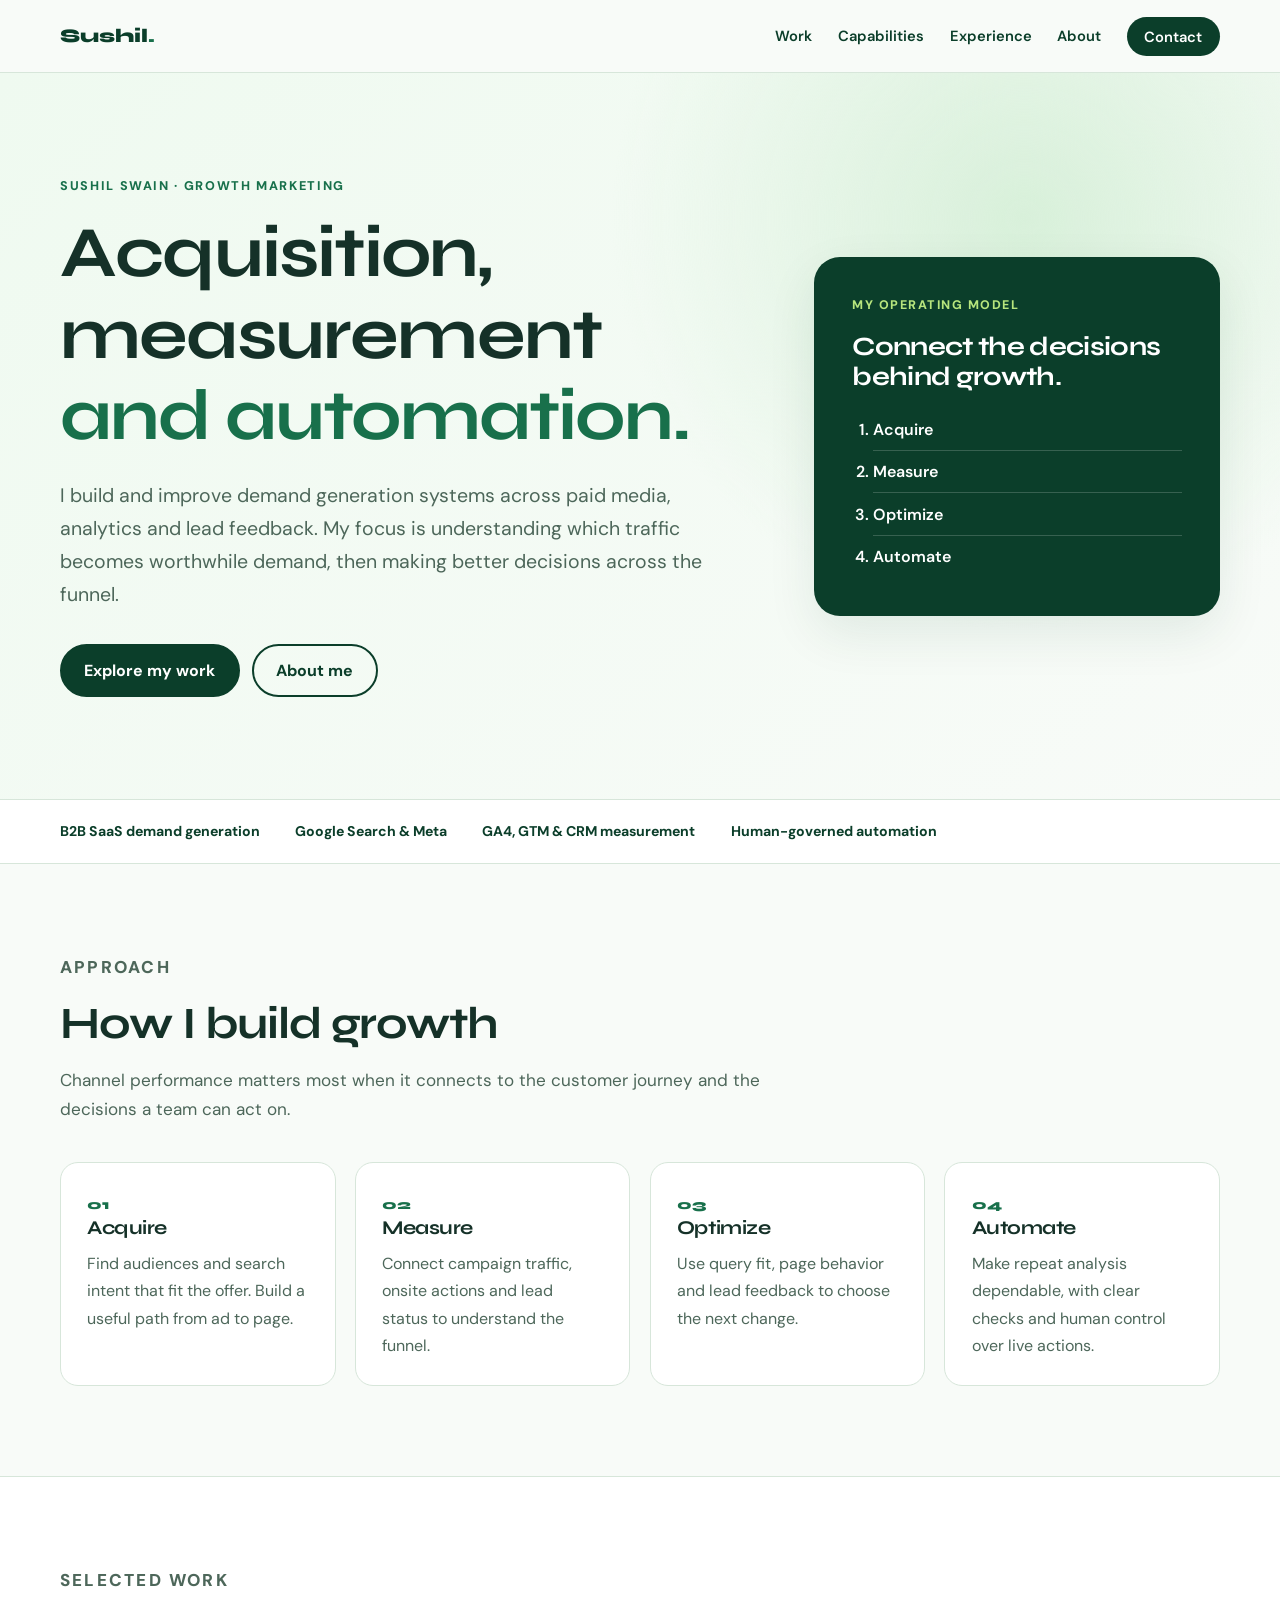
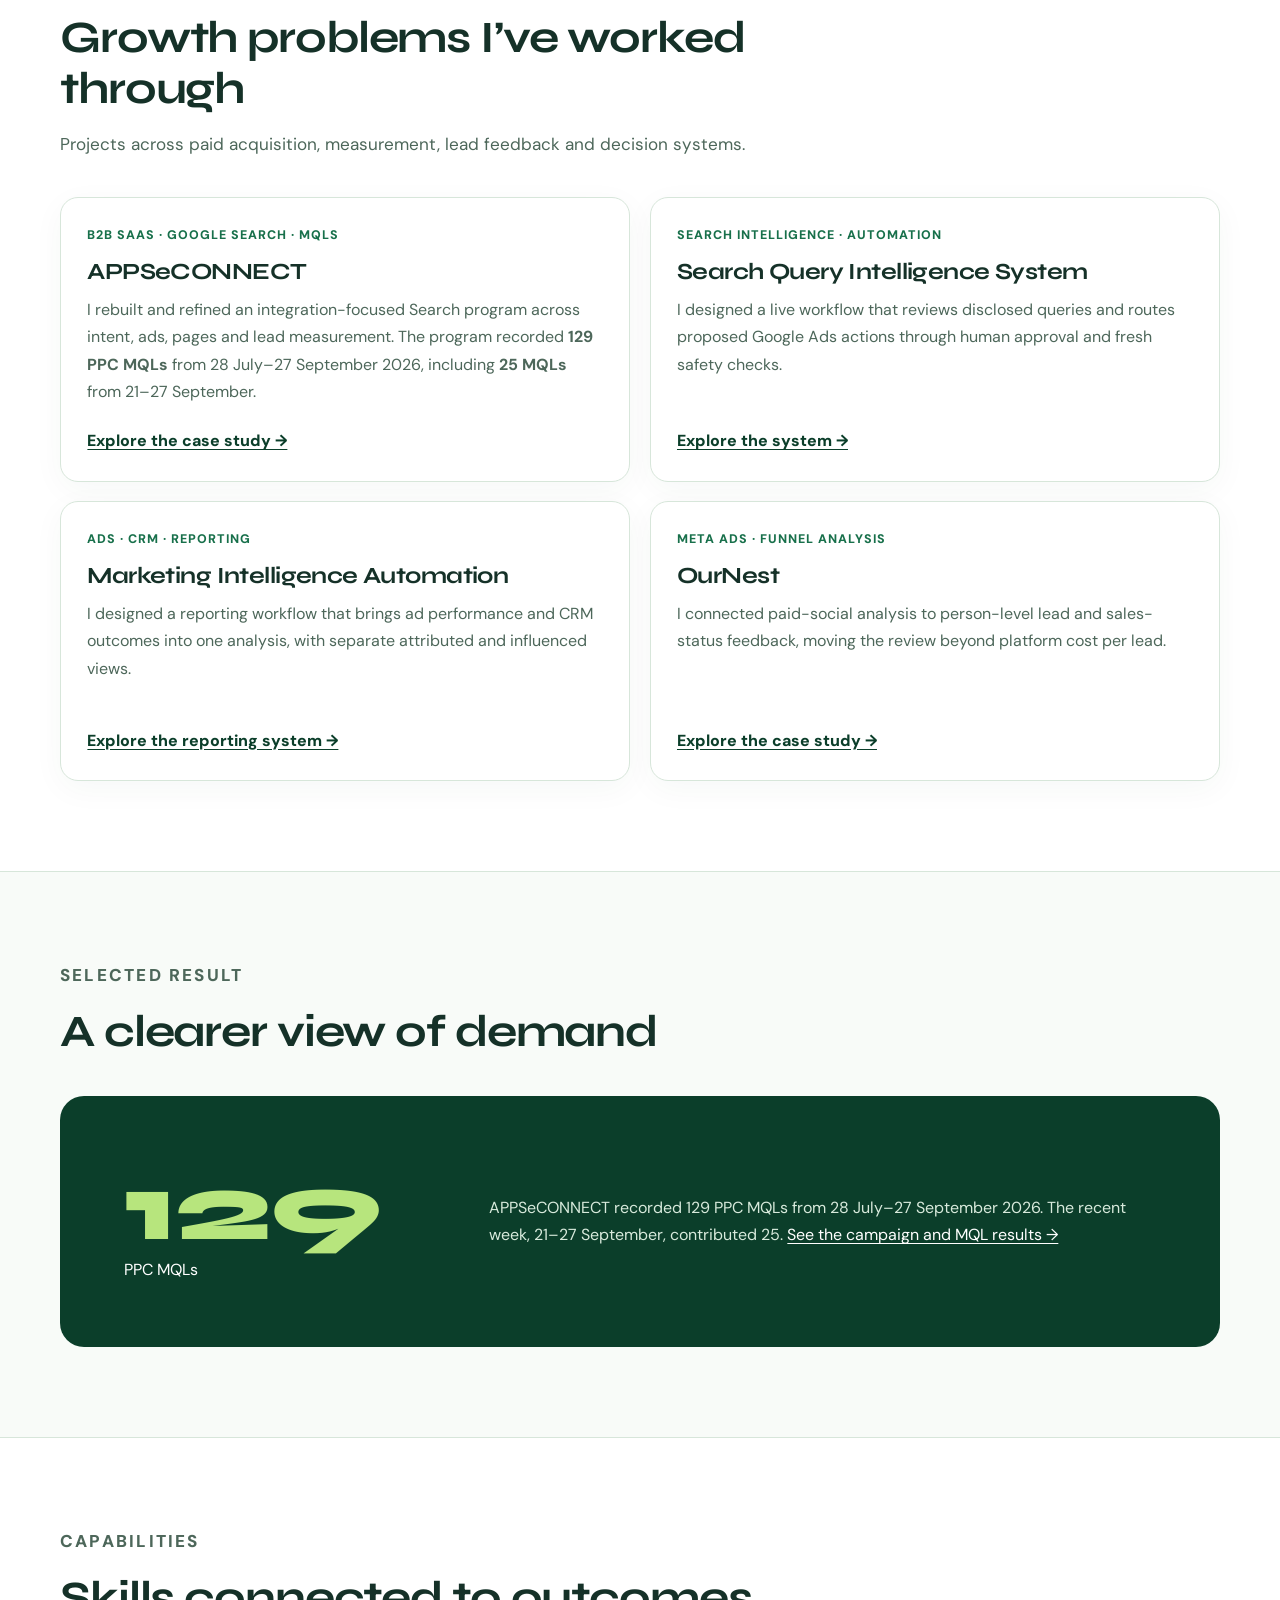
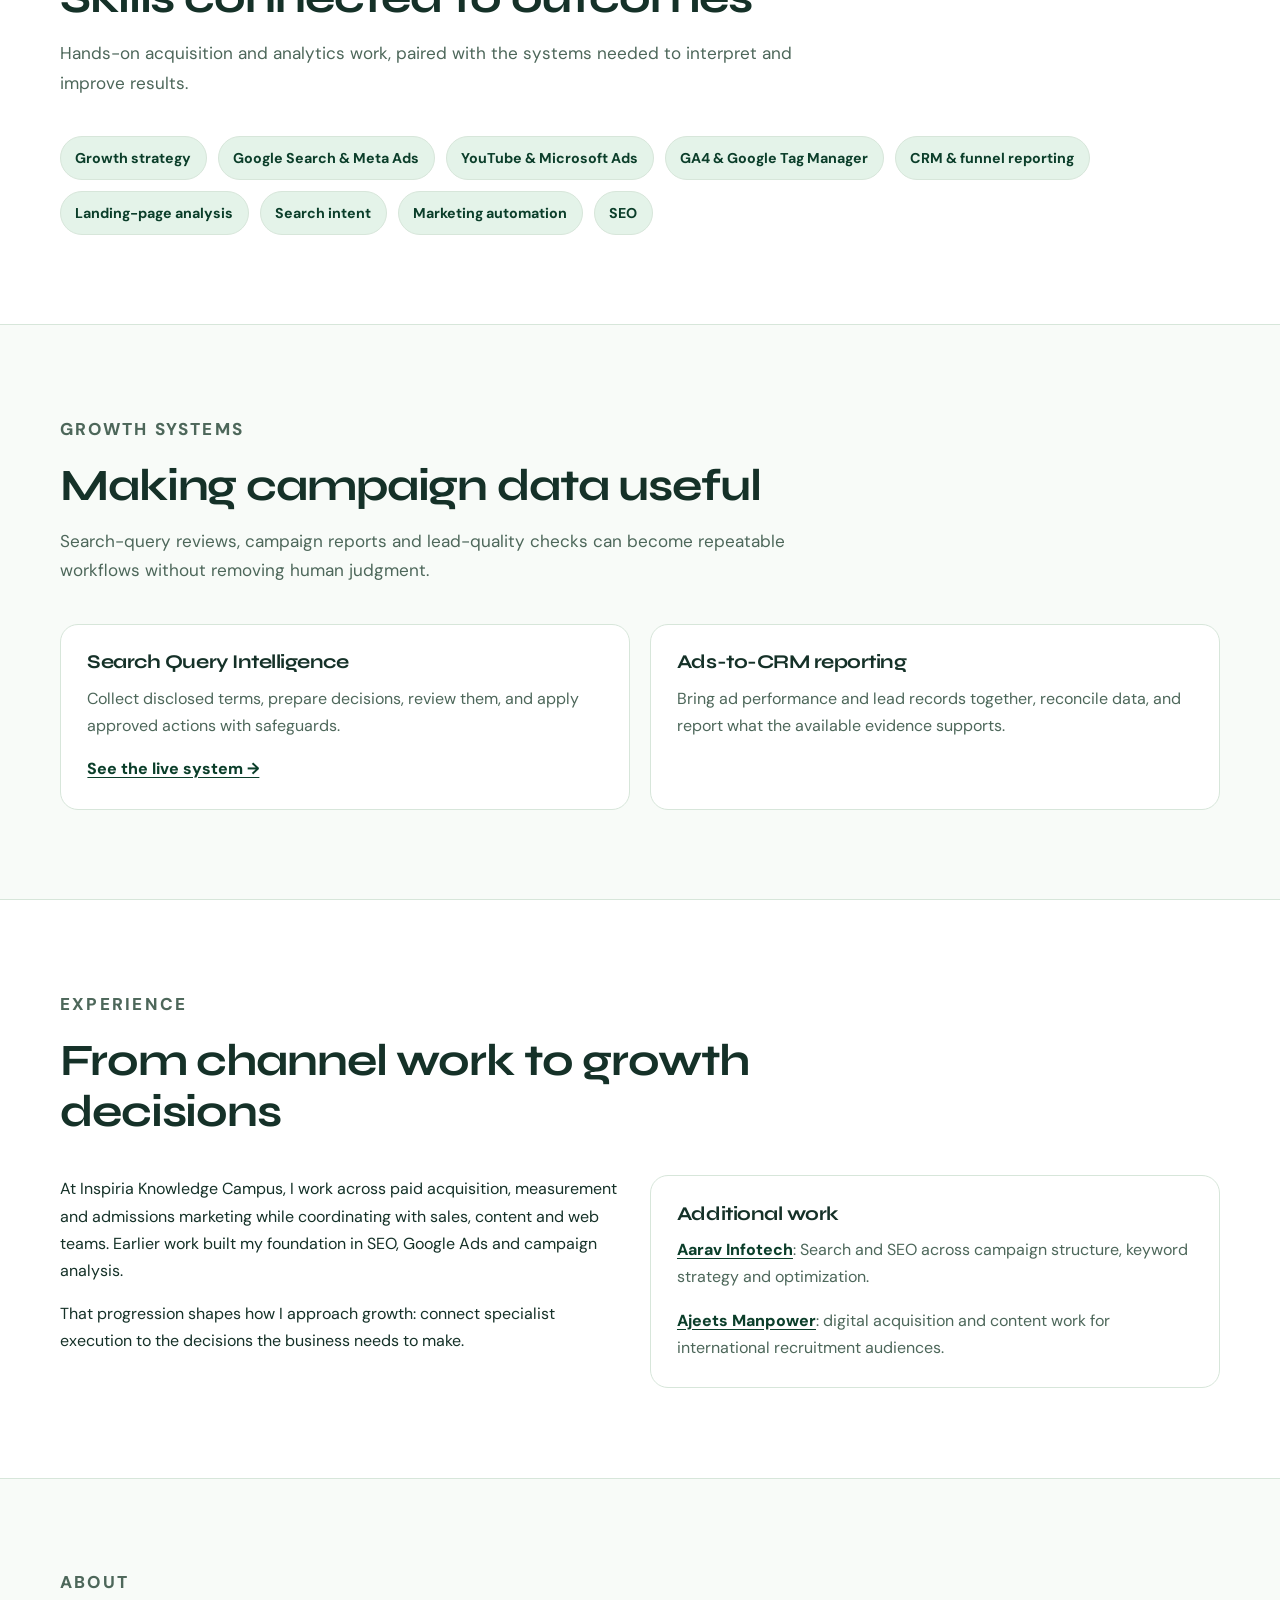
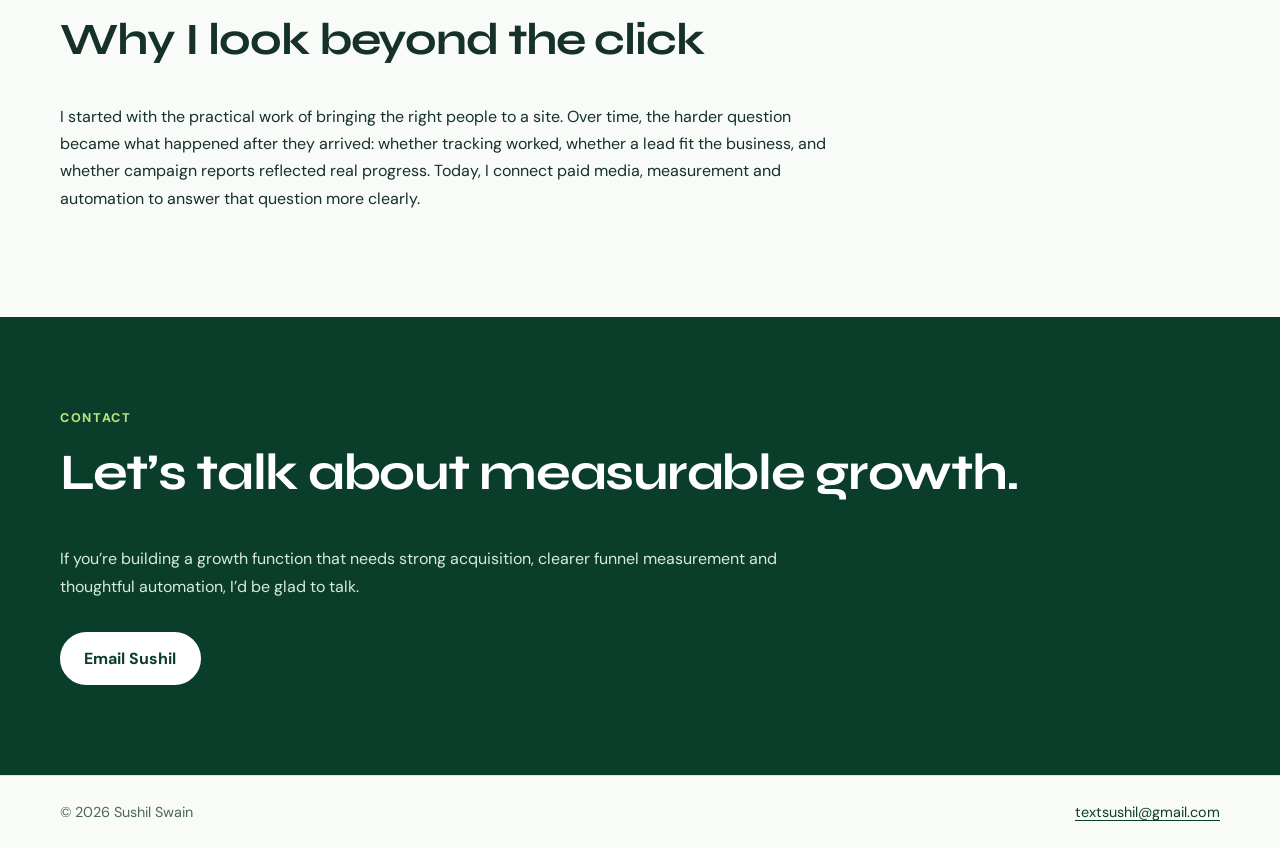
==== commit c7aa9c66: "Publish portfolio V2 case studies and growth homepage" ====
--- a/index.html
+++ b/index.html
@@ -1,495 +1,119 @@
-<!DOCTYPE html>
+<!doctype html>
 <html lang="en">
 <head>
-<meta charset="UTF-8">
-<meta name="viewport" content="width=device-width, initial-scale=1.0">
-<title>Sushil Swain — PPC & Growth Strategist</title>
-<link rel="preconnect" href="https://fonts.googleapis.com">
-<link href="https://fonts.googleapis.com/css2?family=Syne:wght@400;600;700;800&family=DM+Sans:ital,wght@0,300;0,400;0,500;1,300&display=swap" rel="stylesheet">
-<style>
-  :root {
-    --g1:#0a3d1f;--g2:#0f5c2e;--g3:#16a34a;--g4:#22c55e;--g5:#86efac;--g6:#dcfce7;
-    --lime:#a3e635;--lime-dark:#84cc16;--white:#ffffff;--off:#f8fdf9;--dark:#061a0d;
-    --text:#1a2e20;--muted:#4b7a5a;--border:#d1fae5;
-    --shadow:0 4px 32px rgba(22,163,74,0.10);--shadow-lg:0 12px 48px rgba(22,163,74,0.18);
-  }
-  *,*::before,*::after{box-sizing:border-box;margin:0;padding:0;}
-  html{scroll-behavior:smooth;}
-  body{font-family:'DM Sans',sans-serif;background:var(--off);color:var(--text);overflow-x:hidden;}
-  h1,h2,h3,h4{font-family:'Syne',sans-serif;}
-
-  /* NAV */
-  nav{position:fixed;top:0;left:0;right:0;z-index:100;display:flex;align-items:center;justify-content:space-between;padding:1rem 6%;background:rgba(248,253,249,0.85);backdrop-filter:blur(12px);border-bottom:1px solid var(--border);transition:box-shadow 0.3s;}
-  nav.scrolled{box-shadow:var(--shadow);}
-  .nav-logo{font-family:'Syne',sans-serif;font-weight:800;font-size:1.2rem;color:var(--g1);text-decoration:none;letter-spacing:-0.5px;}
-  .nav-logo span{color:var(--g3);}
-  .nav-links{display:flex;gap:2rem;list-style:none;}
-  .nav-links a{text-decoration:none;color:var(--muted);font-size:0.9rem;font-weight:500;transition:color 0.2s;}
-  .nav-links a:hover{color:var(--g3);}
-  .nav-cta{background:var(--g3);color:var(--white);padding:0.5rem 1.25rem;border-radius:100px;text-decoration:none;font-size:0.88rem;font-weight:600;transition:background 0.2s,transform 0.2s;}
-  .nav-cta:hover{background:var(--g2);transform:translateY(-1px);}
-  .hamburger{display:none;flex-direction:column;gap:5px;cursor:pointer;}
-  .hamburger span{width:24px;height:2px;background:var(--g2);border-radius:2px;}
-
-  /* HERO */
-  #hero{min-height:100vh;display:grid;place-items:center;padding:8rem 6% 5rem;position:relative;overflow:hidden;background:linear-gradient(135deg,#f0fdf4 0%,#dcfce7 40%,#f0fdf4 100%);}
-  .hero-bg-circles{position:absolute;inset:0;pointer-events:none;overflow:hidden;}
-  .hero-bg-circles span{position:absolute;border-radius:50%;background:radial-gradient(circle,rgba(34,197,94,0.18) 0%,transparent 70%);}
-  .hero-bg-circles span:nth-child(1){width:600px;height:600px;top:-150px;right:-100px;animation:float 8s ease-in-out infinite;}
-  .hero-bg-circles span:nth-child(2){width:400px;height:400px;bottom:-100px;left:-80px;animation:float 10s ease-in-out infinite reverse;}
-  .hero-bg-circles span:nth-child(3){width:200px;height:200px;top:40%;left:40%;background:radial-gradient(circle,rgba(163,230,53,0.15) 0%,transparent 70%);animation:float 6s ease-in-out infinite;}
-  @keyframes float{0%,100%{transform:translateY(0) scale(1)}50%{transform:translateY(-20px) scale(1.04)}}
-  .hero-inner{position:relative;z-index:2;display:grid;grid-template-columns:1fr 1fr;gap:4rem;align-items:center;max-width:1100px;width:100%;}
-  .hero-badge{display:inline-flex;align-items:center;gap:0.5rem;background:var(--white);border:1px solid var(--g5);padding:0.4rem 1rem;border-radius:100px;font-size:0.82rem;font-weight:500;color:var(--g2);margin-bottom:1.5rem;animation:fadeUp 0.6s ease both;}
-  .hero-badge .dot{width:8px;height:8px;border-radius:50%;background:var(--g4);animation:pulse 2s infinite;}
-  @keyframes pulse{0%,100%{opacity:1;transform:scale(1)}50%{opacity:0.6;transform:scale(1.3)}}
-  .hero-title{font-size:clamp(2.4rem,4.5vw,3.8rem);font-weight:800;line-height:1.08;color:var(--dark);letter-spacing:-1.5px;animation:fadeUp 0.7s ease both 0.1s;}
-  .hero-title .accent{color:var(--g3);}
-  .hero-title .underline-green{position:relative;display:inline-block;}
-  .hero-title .underline-green::after{content:'';position:absolute;bottom:2px;left:0;right:0;height:4px;background:var(--lime);border-radius:2px;z-index:-1;}
-  .hero-sub{margin-top:1.2rem;font-size:1.08rem;color:var(--muted);line-height:1.7;max-width:480px;animation:fadeUp 0.7s ease both 0.2s;font-weight:300;}
-  .hero-stats{display:flex;gap:1.5rem;margin-top:2rem;flex-wrap:wrap;animation:fadeUp 0.7s ease both 0.3s;}
-  .hstat{background:var(--white);border:1px solid var(--border);border-radius:16px;padding:1rem 1.4rem;box-shadow:var(--shadow);min-width:120px;}
-  .hstat-num{font-family:'Syne',sans-serif;font-size:1.6rem;font-weight:800;color:var(--g2);line-height:1;}
-  .hstat-label{font-size:0.75rem;color:var(--muted);margin-top:0.3rem;}
-  .hero-actions{display:flex;gap:1rem;margin-top:2.2rem;flex-wrap:wrap;animation:fadeUp 0.7s ease both 0.4s;}
-  .btn-primary{background:var(--g3);color:var(--white);padding:0.85rem 2rem;border-radius:100px;text-decoration:none;font-weight:600;font-size:0.95rem;display:inline-flex;align-items:center;gap:0.5rem;transition:background 0.2s,transform 0.2s,box-shadow 0.2s;box-shadow:0 4px 20px rgba(22,163,74,0.3);}
-  .btn-primary:hover{background:var(--g2);transform:translateY(-2px);box-shadow:0 8px 28px rgba(22,163,74,0.35);}
-  .btn-secondary{background:transparent;color:var(--g2);padding:0.85rem 2rem;border-radius:100px;text-decoration:none;font-weight:600;font-size:0.95rem;border:2px solid var(--g4);display:inline-flex;align-items:center;gap:0.5rem;transition:background 0.2s,transform 0.2s;}
-  .btn-secondary:hover{background:var(--g6);transform:translateY(-2px);}
-  .hero-card{background:var(--white);border-radius:28px;padding:2rem;box-shadow:var(--shadow-lg);border:1px solid var(--border);animation:fadeUp 0.8s ease both 0.3s;position:relative;overflow:hidden;}
-  .hero-card::before{content:'';position:absolute;top:0;left:0;right:0;height:5px;background:linear-gradient(90deg,var(--g3),var(--lime));}
-  .hero-card-title{font-size:0.78rem;font-weight:600;color:var(--muted);text-transform:uppercase;letter-spacing:1px;margin-bottom:1.2rem;}
-  .metric-row{display:flex;align-items:center;justify-content:space-between;padding:0.9rem 0;border-bottom:1px solid var(--g6);}
-  .metric-row:last-child{border-bottom:none;}
-  .metric-label{font-size:0.88rem;color:var(--muted);}
-  .metric-val{font-family:'Syne',sans-serif;font-weight:700;font-size:1.1rem;color:var(--g2);}
-  .metric-badge{font-size:0.75rem;font-weight:600;background:var(--g6);color:var(--g2);padding:0.25rem 0.7rem;border-radius:100px;}
-  .metric-badge.up{background:#dcfce7;color:#166534;}
-  .card-footer{margin-top:1.4rem;display:flex;align-items:center;gap:0.6rem;font-size:0.82rem;color:var(--muted);}
-  .card-avatar{width:36px;height:36px;border-radius:50%;background:linear-gradient(135deg,var(--g3),var(--lime-dark));display:grid;place-items:center;font-family:'Syne',sans-serif;font-weight:800;color:white;font-size:0.9rem;}
-  @keyframes fadeUp{from{opacity:0;transform:translateY(24px)}to{opacity:1;transform:translateY(0)}}
-
-  /* MARQUEE */
-  .marquee-strip{background:var(--g1);padding:0.9rem 0;overflow:hidden;border-top:1px solid var(--g2);border-bottom:1px solid var(--g2);}
-  .marquee-track{display:flex;gap:3rem;width:max-content;animation:marquee 22s linear infinite;}
-  @keyframes marquee{from{transform:translateX(0)}to{transform:translateX(-50%)}}
-  .marquee-item{display:flex;align-items:center;gap:0.6rem;font-size:0.85rem;font-weight:500;color:var(--g5);white-space:nowrap;}
-  .marquee-dot{color:var(--lime);font-size:1.2rem;}
-
-  /* SECTIONS */
-  section{padding:6rem 6%;}
-  .section-label{display:inline-flex;align-items:center;gap:0.5rem;font-size:0.78rem;font-weight:700;color:var(--g3);text-transform:uppercase;letter-spacing:1.5px;margin-bottom:1rem;}
-  .section-label::before{content:'';width:20px;height:2px;background:var(--g3);}
-  .section-title{font-size:clamp(1.8rem,3vw,2.6rem);font-weight:800;line-height:1.15;color:var(--dark);letter-spacing:-1px;max-width:580px;}
-  .section-sub{margin-top:0.8rem;font-size:1rem;color:var(--muted);max-width:520px;line-height:1.7;font-weight:300;}
-  .section-head{margin-bottom:3rem;}
-
-  /* SKILLS */
-  #skills{background:var(--white);}
-  .skills-grid{display:grid;grid-template-columns:repeat(auto-fill,minmax(260px,1fr));gap:1.5rem;max-width:1100px;margin:0 auto;}
-  .skill-card{background:var(--off);border:1px solid var(--border);border-radius:20px;padding:1.6rem;transition:transform 0.25s,box-shadow 0.25s,border-color 0.25s;position:relative;overflow:hidden;}
-  .skill-card:hover{transform:translateY(-5px);box-shadow:var(--shadow-lg);border-color:var(--g4);}
-  .skill-card::before{content:'';position:absolute;top:0;left:0;width:100%;height:3px;background:linear-gradient(90deg,var(--g3),var(--lime));opacity:0;transition:opacity 0.25s;}
-  .skill-card:hover::before{opacity:1;}
-  .skill-icon{width:48px;height:48px;border-radius:14px;background:var(--g6);display:grid;place-items:center;font-size:1.4rem;margin-bottom:1rem;}
-  .skill-name{font-family:'Syne',sans-serif;font-weight:700;font-size:1rem;color:var(--dark);}
-  .skill-desc{font-size:0.85rem;color:var(--muted);margin-top:0.4rem;line-height:1.6;}
-  .skill-tags{display:flex;flex-wrap:wrap;gap:0.4rem;margin-top:1rem;}
-  .tag{font-size:0.72rem;font-weight:600;background:var(--g6);color:var(--g2);padding:0.2rem 0.65rem;border-radius:100px;}
-
-  /* CASE STUDIES */
-  #work{background:var(--off);}
-  .work-grid{display:grid;gap:2rem;max-width:1100px;margin:0 auto;}
-  .case-card{background:var(--white);border-radius:24px;border:1px solid var(--border);overflow:hidden;box-shadow:var(--shadow);transition:box-shadow 0.3s,transform 0.3s;display:grid;grid-template-columns:1fr 1fr;}
-  .case-card:hover{box-shadow:var(--shadow-lg);transform:translateY(-4px);}
-  .case-content{padding:2.2rem;display:flex;flex-direction:column;justify-content:space-between;}
-  .case-badge{display:inline-flex;align-items:center;gap:0.4rem;font-size:0.75rem;font-weight:700;color:var(--g2);background:var(--g6);padding:0.3rem 0.8rem;border-radius:100px;width:fit-content;margin-bottom:1.2rem;}
-  .case-title{font-family:'Syne',sans-serif;font-weight:800;font-size:1.35rem;color:var(--dark);line-height:1.2;}
-  .case-desc{font-size:0.9rem;color:var(--muted);margin-top:0.7rem;line-height:1.7;}
-  .case-metrics{display:flex;gap:1.2rem;flex-wrap:wrap;margin-top:1.5rem;}
-  .cmetric{background:var(--off);border:1px solid var(--border);border-radius:14px;padding:0.9rem 1.1rem;min-width:90px;}
-  .cmetric-val{font-family:'Syne',sans-serif;font-weight:800;font-size:1.5rem;color:var(--g2);line-height:1;}
-  .cmetric-val.lime{color:var(--lime-dark);}
-  .cmetric-label{font-size:0.73rem;color:var(--muted);margin-top:0.3rem;}
-  .case-tags{display:flex;gap:0.4rem;flex-wrap:wrap;margin-top:1.2rem;}
-  .case-tag{font-size:0.72rem;font-weight:600;background:#f0fdf4;border:1px solid var(--border);color:var(--g2);padding:0.25rem 0.7rem;border-radius:100px;}
-  .case-actions{margin-top:1.5rem;}
-  .btn-case{display:inline-flex;align-items:center;gap:0.5rem;background:var(--g3);color:var(--white);padding:0.65rem 1.4rem;border-radius:100px;text-decoration:none;font-size:0.85rem;font-weight:600;transition:background 0.2s,transform 0.2s;}
-  .btn-case:hover{background:var(--g2);transform:translateY(-1px);}
-  .case-visual{background:linear-gradient(135deg,var(--g6) 0%,#f0fdf4 100%);display:flex;flex-direction:column;align-items:center;justify-content:center;min-height:280px;padding:2rem;border-left:1px solid var(--border);position:relative;overflow:hidden;}
-  .case-visual-inner{width:100%;max-width:320px;}
-  .mini-stat-card{background:var(--white);border-radius:16px;padding:1.2rem 1.5rem;box-shadow:var(--shadow);border:1px solid var(--border);margin-bottom:1rem;}
-  .mini-stat-label{font-size:0.75rem;color:var(--muted);margin-bottom:0.5rem;font-weight:500;}
-  .mini-stat-bar{height:8px;background:var(--g6);border-radius:4px;overflow:hidden;margin-bottom:0.4rem;}
-  .mini-stat-fill{height:100%;border-radius:4px;background:linear-gradient(90deg,var(--g3),var(--lime));}
-  .mini-stat-nums{display:flex;justify-content:space-between;font-size:0.75rem;}
-  .mini-stat-nums .bad{color:#ef4444;text-decoration:line-through;}
-  .mini-stat-nums .good{color:var(--g3);font-weight:700;}
-  .coming-card{grid-template-columns:1fr;}
-  .coming-inner{padding:2rem;display:flex;align-items:center;justify-content:space-between;flex-wrap:wrap;gap:1rem;}
-  .coming-pill{background:var(--g6);color:var(--muted);padding:0.4rem 1rem;border-radius:100px;font-size:0.78rem;font-weight:600;}
-
-  /* ABOUT */
-  #about{background:var(--white);}
-  .about-inner{display:grid;grid-template-columns:1fr 1fr;gap:5rem;align-items:center;max-width:1100px;margin:0 auto;}
-  .about-avatar{width:100%;aspect-ratio:1;max-width:360px;background:linear-gradient(135deg,var(--g1) 0%,var(--g3) 60%,var(--lime-dark) 100%);border-radius:32px;display:flex;align-items:flex-end;justify-content:center;overflow:hidden;position:relative;}
-  .avatar-initials{font-family:'Syne',sans-serif;font-weight:800;font-size:7rem;color:rgba(255,255,255,0.15);line-height:1;padding-bottom:1rem;user-select:none;}
-  .avatar-tag{position:absolute;bottom:-1.2rem;right:-1.2rem;background:var(--white);border-radius:18px;padding:1rem 1.4rem;box-shadow:var(--shadow-lg);border:1px solid var(--border);}
-  .avatar-tag strong{font-family:'Syne',sans-serif;font-weight:800;color:var(--dark);display:block;}
-  .avatar-tag span{font-size:0.78rem;color:var(--g3);font-weight:600;}
-  .about-text{font-size:1rem;color:var(--muted);line-height:1.8;margin-bottom:1rem;font-weight:300;}
-  .about-highlights{display:grid;grid-template-columns:1fr 1fr;gap:1rem;margin-top:1.8rem;}
-  .highlight{display:flex;align-items:flex-start;gap:0.7rem;background:var(--off);border-radius:14px;padding:1rem;border:1px solid var(--border);}
-  .highlight-icon{font-size:1.2rem;margin-top:1px;}
-  .highlight-text strong{font-family:'Syne',sans-serif;font-size:0.88rem;font-weight:700;color:var(--dark);display:block;}
-  .highlight-text span{font-size:0.78rem;color:var(--muted);}
-
-  /* CONTACT */
-  #contact{background:linear-gradient(135deg,var(--g1) 0%,var(--g2) 100%);position:relative;overflow:hidden;}
-  #contact::before{content:'';position:absolute;width:600px;height:600px;border-radius:50%;background:radial-gradient(circle,rgba(34,197,94,0.15) 0%,transparent 70%);top:-200px;right:-100px;pointer-events:none;}
-  #contact .section-label{color:var(--g5);}
-  #contact .section-label::before{background:var(--g5);}
-  #contact .section-title{color:var(--white);}
-  #contact .section-sub{color:var(--g5);}
-  .contact-inner{display:grid;grid-template-columns:1fr 1fr;gap:5rem;align-items:start;max-width:1100px;margin:0 auto;position:relative;z-index:2;}
-  .contact-info{display:flex;flex-direction:column;gap:1rem;margin-top:0.5rem;}
-  .contact-item{display:flex;align-items:center;gap:1rem;background:rgba(255,255,255,0.07);border:1px solid rgba(255,255,255,0.12);border-radius:16px;padding:1.1rem 1.4rem;}
-  .contact-icon{font-size:1.3rem;}
-  .contact-label{font-size:0.75rem;color:var(--g5);margin-bottom:0.1rem;font-weight:500;text-transform:uppercase;letter-spacing:0.5px;}
-  .contact-val{font-size:0.95rem;color:var(--white);font-weight:500;}
-  .contact-val a{color:var(--lime);text-decoration:none;}
-  .contact-val a:hover{text-decoration:underline;}
-  .contact-form{display:flex;flex-direction:column;gap:1rem;}
-  .form-row{display:grid;grid-template-columns:1fr 1fr;gap:1rem;}
-  .form-group{display:flex;flex-direction:column;gap:0.4rem;}
-  .form-group label{font-size:0.8rem;font-weight:600;color:var(--g5);text-transform:uppercase;letter-spacing:0.5px;}
-  .form-group input,.form-group textarea,.form-group select{background:rgba(255,255,255,0.07);border:1px solid rgba(255,255,255,0.15);border-radius:12px;padding:0.8rem 1.1rem;color:var(--white);font-size:0.92rem;font-family:'DM Sans',sans-serif;outline:none;transition:border-color 0.2s,background 0.2s;resize:none;}
-  .form-group input::placeholder,.form-group textarea::placeholder{color:rgba(255,255,255,0.3);}
-  .form-group input:focus,.form-group textarea:focus,.form-group select:focus{border-color:var(--g4);background:rgba(255,255,255,0.1);}
-  .form-group select option{background:var(--g1);color:var(--white);}
-  .btn-submit{background:var(--lime);color:var(--dark);border:none;border-radius:100px;padding:0.95rem 2rem;font-size:0.95rem;font-weight:700;font-family:'Syne',sans-serif;cursor:pointer;transition:background 0.2s,transform 0.2s;display:flex;align-items:center;justify-content:center;gap:0.5rem;margin-top:0.5rem;}
-  .btn-submit:hover{background:#bef264;transform:translateY(-2px);}
-  .btn-submit:disabled{opacity:0.6;cursor:not-allowed;transform:none;}
-  #form-success{display:none;text-align:center;padding:1.5rem;background:rgba(255,255,255,0.07);border:1px solid rgba(163,230,53,0.4);border-radius:16px;color:var(--lime);font-weight:600;font-size:0.95rem;}
-
-  /* FOOTER */
-  footer{background:var(--dark);color:var(--muted);text-align:center;padding:2rem 6%;font-size:0.85rem;}
-  footer strong{color:var(--g4);}
-  footer a{color:var(--g4);text-decoration:none;}
-
-  /* REVEAL */
-  .reveal{opacity:0;transform:translateY(28px);transition:opacity 0.6s ease,transform 0.6s ease;}
-  .reveal.visible{opacity:1;transform:translateY(0);}
-
-  /* RESPONSIVE */
-  @media(max-width:900px){
-    .hero-inner,.about-inner,.contact-inner{grid-template-columns:1fr;gap:2.5rem;}
-    .case-card{grid-template-columns:1fr;}
-    .case-visual{border-left:none;border-top:1px solid var(--border);}
-  }
-  @media(max-width:640px){
-    nav{padding:1rem 5%;}
-    .nav-links{display:none;}
-    .nav-links.open{display:flex;flex-direction:column;position:fixed;top:60px;left:0;right:0;background:var(--off);padding:1.5rem 5%;border-bottom:1px solid var(--border);gap:1.2rem;}
-    .hamburger{display:flex;}
-    section{padding:4rem 5%;}
-    .form-row{grid-template-columns:1fr;}
-    .about-highlights{grid-template-columns:1fr;}
-  }
-</style>
+  <meta charset="utf-8">
+  <meta name="viewport" content="width=device-width, initial-scale=1">
+  <title>Sushil Swain — Growth Marketing, Measurement & Automation</title>
+  <meta name="description" content="Sushil Swain connects paid acquisition, measurement, lead feedback and automation. Explore B2B SaaS growth and search intelligence case studies.">
+  <link rel="canonical" href="https://sushilswain.github.io/">
+  <meta property="og:type" content="website">
+  <meta property="og:title" content="Sushil Swain — Growth Marketing, Measurement & Automation">
+  <meta property="og:description" content="Growth systems that connect acquisition, analytics, lead feedback and automation.">
+  <meta property="og:url" content="https://sushilswain.github.io/">
+  <link rel="preconnect" href="https://fonts.googleapis.com">
+  <link rel="preconnect" href="https://fonts.gstatic.com" crossorigin>
+  <link href="https://fonts.googleapis.com/css2?family=DM+Sans:wght@400;500;600;700;800&family=Syne:wght@600;700;800&display=swap" rel="stylesheet">
+  <link rel="stylesheet" href="assets/css/site.css">
+  <script src="assets/js/site.js" defer></script>
 </head>
 <body>
+  <a class="skip-link" href="#main">Skip to content</a>
+  <header class="site-header">
+    <nav class="header-inner wrap" aria-label="Main navigation">
+      <a class="brand" href="/" aria-label="Sushil Swain home">Sushil<span>.</span></a>
+      <button class="menu-button" type="button" aria-expanded="false" aria-controls="nav-list">Menu</button>
+      <ul class="nav-list" id="nav-list">
+        <li><a href="#work">Work</a></li>
+        <li><a href="#capabilities">Capabilities</a></li>
+        <li><a href="#experience">Experience</a></li>
+        <li><a href="#about">About</a></li>
+        <li><a class="nav-contact" href="#contact">Contact</a></li>
+      </ul>
+    </nav>
+  </header>
 
-<nav id="navbar">
-  <a class="nav-logo" href="#">Sushil<span>.</span></a>
-  <ul class="nav-links" id="navLinks">
-    <li><a href="#skills">Skills</a></li>
-    <li><a href="#work">Work</a></li>
-    <li><a href="#about">About</a></li>
-    <li><a href="#contact" class="nav-cta">Let's Talk</a></li>
-  </ul>
-  <div class="hamburger" onclick="toggleMenu()"><span></span><span></span><span></span></div>
-</nav>
+  <main id="main">
+    <section class="hero" aria-labelledby="hero-title">
+      <div class="wrap hero-grid">
+        <div>
+          <p class="eyebrow">Sushil Swain · Growth marketing</p>
+          <h1 id="hero-title">Acquisition, measurement <em>and automation.</em></h1>
+          <p class="lede">I build and improve demand generation systems across paid media, analytics and lead feedback. My focus is understanding which traffic becomes worthwhile demand, then making better decisions across the funnel.</p>
+          <div class="button-row">
+            <a class="button primary" href="#work">Explore my work</a>
+            <a class="button secondary" href="#about">About me</a>
+          </div>
+        </div>
+        <aside class="hero-panel" aria-label="How I build growth">
+          <p class="panel-label">My operating model</p>
+          <h2>Connect the decisions behind growth.</h2>
+          <ol><li>Acquire</li><li>Measure</li><li>Optimize</li><li>Automate</li></ol>
+        </aside>
+      </div>
+    </section>
 
-<!-- HERO -->
-<section id="hero">
-  <div class="hero-bg-circles"><span></span><span></span><span></span></div>
-  <div class="hero-inner">
-    <div>
-      <div class="hero-badge"><span class="dot"></span> Open to Opportunities &amp; Clients</div>
-      <h1 class="hero-title">Paid Ads That<br><span class="underline-green accent">Actually</span> Drive<br>B2B Growth</h1>
-      <p class="hero-sub">I help B2B businesses grow with data-driven ads, automation and efficient use of AI — turning ad spend into measurable revenue.</p>
-      <div class="hero-stats">
-        <div class="hstat"><div class="hstat-num">₹18L</div><div class="hstat-label">Monthly Ad Spend<br>Managed</div></div>
-        <div class="hstat"><div class="hstat-num">4.5×</div><div class="hstat-label">ROAS for B2B<br>SaaS Client</div></div>
-        <div class="hstat"><div class="hstat-num">67%</div><div class="hstat-label">CPA Drop for<br>B2B Service</div></div>
-      </div>
-      <div class="hero-actions">
-        <a href="#work" class="btn-primary">View Case Studies ↓</a>
-        <a href="#contact" class="btn-secondary">Hire Me</a>
-      </div>
+    <div class="proof-strip" aria-label="Areas of work">
+      <div class="wrap"><span>B2B SaaS demand generation</span><span>Google Search &amp; Meta</span><span>GA4, GTM &amp; CRM measurement</span><span>Human-governed automation</span></div>
     </div>
-    <div>
-      <div class="hero-card">
-        <div class="hero-card-title">📊 Campaign Performance Snapshot</div>
-        <div class="metric-row"><span class="metric-label">Monthly Budget Managed</span><span class="metric-val">₹18,00,000</span></div>
-        <div class="metric-row"><span class="metric-label">B2B SaaS ROAS</span><span class="metric-val">4.5×</span><span class="metric-badge up">↑ 87%</span></div>
-        <div class="metric-row"><span class="metric-label">CPA Reduction (B2B Svc)</span><span class="metric-val">−67%</span><span class="metric-badge up">↓ Cost</span></div>
-        <div class="metric-row"><span class="metric-label">Monthly Leads Scaled</span><span class="metric-val">3 → 74</span><span class="metric-badge up">2367%</span></div>
-        <div class="metric-row"><span class="metric-label">Platforms</span><span class="metric-val" style="font-size:0.88rem;">Google + Meta</span></div>
-        <div class="card-footer">
-          <div class="card-avatar">SS</div>
-          <div><strong style="font-size:0.88rem;color:var(--dark);font-family:'Syne',sans-serif;">Sushil Swain</strong><br><span style="font-size:0.75rem;">Asst. Growth Manager</span></div>
+
+    <section class="section" id="approach" aria-labelledby="approach-title">
+      <div class="wrap">
+        <div class="section-heading"><p class="eyebrow">Approach</p><h2 id="approach-title">How I build growth</h2><p>Channel performance matters most when it connects to the customer journey and the decisions a team can act on.</p></div>
+        <div class="grid-4">
+          <article class="card"><span class="step">01</span><h3>Acquire</h3><p>Find audiences and search intent that fit the offer. Build a useful path from ad to page.</p></article>
+          <article class="card"><span class="step">02</span><h3>Measure</h3><p>Connect campaign traffic, onsite actions and lead status to understand the funnel.</p></article>
+          <article class="card"><span class="step">03</span><h3>Optimize</h3><p>Use query fit, page behavior and lead feedback to choose the next change.</p></article>
+          <article class="card"><span class="step">04</span><h3>Automate</h3><p>Make repeat analysis dependable, with clear checks and human control over live actions.</p></article>
         </div>
       </div>
-    </div>
-  </div>
-</section>
+    </section>
 
-<!-- MARQUEE -->
-<div class="marquee-strip">
-  <div class="marquee-track">
-    <span class="marquee-item"><span class="marquee-dot">✦</span> Google Ads</span>
-    <span class="marquee-item"><span class="marquee-dot">✦</span> Meta Ads</span>
-    <span class="marquee-item"><span class="marquee-dot">✦</span> B2B Lead Gen</span>
-    <span class="marquee-item"><span class="marquee-dot">✦</span> GA4 Analytics</span>
-    <span class="marquee-item"><span class="marquee-dot">✦</span> Google Tag Manager</span>
-    <span class="marquee-item"><span class="marquee-dot">✦</span> Microsoft Clarity</span>
-    <span class="marquee-item"><span class="marquee-dot">✦</span> Campaign Automation</span>
-    <span class="marquee-item"><span class="marquee-dot">✦</span> AI-Powered Growth</span>
-    <span class="marquee-item"><span class="marquee-dot">✦</span> Conversion Optimisation</span>
-    <span class="marquee-item"><span class="marquee-dot">✦</span> Google Ads</span>
-    <span class="marquee-item"><span class="marquee-dot">✦</span> Meta Ads</span>
-    <span class="marquee-item"><span class="marquee-dot">✦</span> B2B Lead Gen</span>
-    <span class="marquee-item"><span class="marquee-dot">✦</span> GA4 Analytics</span>
-    <span class="marquee-item"><span class="marquee-dot">✦</span> Google Tag Manager</span>
-    <span class="marquee-item"><span class="marquee-dot">✦</span> Microsoft Clarity</span>
-    <span class="marquee-item"><span class="marquee-dot">✦</span> Campaign Automation</span>
-    <span class="marquee-item"><span class="marquee-dot">✦</span> AI-Powered Growth</span>
-    <span class="marquee-item"><span class="marquee-dot">✦</span> Conversion Optimisation</span>
-  </div>
-</div>
-
-<!-- SKILLS -->
-<section id="skills">
-  <div style="max-width:1100px;margin:0 auto;">
-    <div class="section-head reveal">
-      <div class="section-label">Expertise</div>
-      <h2 class="section-title">Tools & Skills I Work With</h2>
-      <p class="section-sub">A full-stack PPC skill set — from campaign setup and tracking to AI-powered optimisation.</p>
-    </div>
-    <div class="skills-grid">
-      <div class="skill-card reveal"><div class="skill-icon">🎯</div><div class="skill-name">Google Ads</div><div class="skill-desc">Search, Display, Performance Max, Shopping &amp; YouTube campaigns with smart bidding strategies.</div><div class="skill-tags"><span class="tag">Search</span><span class="tag">PMax</span><span class="tag">Display</span><span class="tag">Smart Bidding</span></div></div>
-      <div class="skill-card reveal"><div class="skill-icon">📘</div><div class="skill-name">Meta Ads</div><div class="skill-desc">Facebook &amp; Instagram campaigns across awareness, consideration and conversion objectives.</div><div class="skill-tags"><span class="tag">Facebook</span><span class="tag">Instagram</span><span class="tag">Retargeting</span><span class="tag">Lookalike</span></div></div>
-      <div class="skill-card reveal"><div class="skill-icon">📊</div><div class="skill-name">GA4 & Analytics</div><div class="skill-desc">Advanced GA4 configuration, event tracking, funnel analysis and custom reporting dashboards.</div><div class="skill-tags"><span class="tag">GA4</span><span class="tag">Funnels</span><span class="tag">Attribution</span></div></div>
-      <div class="skill-card reveal"><div class="skill-icon">🏷️</div><div class="skill-name">Google Tag Manager</div><div class="skill-desc">Full GTM setup — conversion tracking, custom events, dynamic remarketing tags and data layers.</div><div class="skill-tags"><span class="tag">Tracking</span><span class="tag">Data Layer</span><span class="tag">Conversions</span></div></div>
-      <div class="skill-card reveal"><div class="skill-icon">🔍</div><div class="skill-name">Microsoft Clarity</div><div class="skill-desc">Heatmaps, session recordings and behavioural analytics to optimise landing page experience and CRO.</div><div class="skill-tags"><span class="tag">Heatmaps</span><span class="tag">CRO</span><span class="tag">UX Insights</span></div></div>
-      <div class="skill-card reveal"><div class="skill-icon">🤖</div><div class="skill-name">AI & Automation</div><div class="skill-desc">Leveraging AI tools for ad copy generation, audience segmentation, bidding automation and reporting.</div><div class="skill-tags"><span class="tag">AI Copy</span><span class="tag">Auto Bidding</span><span class="tag">Scripts</span></div></div>
-    </div>
-  </div>
-</section>
-
-<!-- CASE STUDIES -->
-<section id="work">
-  <div style="max-width:1100px;margin:0 auto;">
-    <div class="section-head reveal">
-      <div class="section-label">Case Studies</div>
-      <h2 class="section-title">Results That Speak for Themselves</h2>
-      <p class="section-sub">Real campaigns, real numbers — across B2B and B2C brands. Click any project to see the full breakdown.</p>
-    </div>
-    <div class="work-grid">
-
-      <!-- PROJECT 1: Aarav Infotech -->
-      <div class="case-card reveal">
-        <div class="case-content">
-          <div>
-            <div class="case-badge">🏢 B2B Service · Google Ads</div>
-            <h3 class="case-title">Aarav Infotech — 67% CPA Drop & 2367% Lead Growth</h3>
-            <p class="case-desc">Inherited a stagnant campaign generating 3 leads/month at ₹824 CPA. Rebuilt structure, implemented tCPA bidding, added remarketing and optimised landing pages based on GA4 user-journey data.</p>
-          </div>
-          <div>
-            <div class="case-metrics">
-              <div class="cmetric"><div class="cmetric-val">−67%</div><div class="cmetric-label">CPA Reduction</div></div>
-              <div class="cmetric"><div class="cmetric-val lime">74</div><div class="cmetric-label">Leads/Month</div></div>
-              <div class="cmetric"><div class="cmetric-val">2367%</div><div class="cmetric-label">Lead Growth</div></div>
-            </div>
-            <div class="case-tags">
-              <span class="case-tag">Google Search</span><span class="case-tag">Demand Gen</span><span class="case-tag">GTM</span><span class="case-tag">GA4</span><span class="case-tag">tCPA</span>
-            </div>
-            <div class="case-actions">
-              <a href="projects/aarav-infotech.html" class="btn-case">View Full Case Study →</a>
-            </div>
-          </div>
-        </div>
-        <div class="case-visual">
-          <div class="case-visual-inner">
-            <div class="mini-stat-card">
-              <div class="mini-stat-label">Cost Per Conversion</div>
-              <div class="mini-stat-bar"><div class="mini-stat-fill" style="width:33%"></div></div>
-              <div class="mini-stat-nums"><span class="bad">₹824</span><span class="good">₹271 ↓67%</span></div>
-            </div>
-            <div class="mini-stat-card">
-              <div class="mini-stat-label">Monthly Leads</div>
-              <div class="mini-stat-bar"><div class="mini-stat-fill" style="width:95%"></div></div>
-              <div class="mini-stat-nums"><span class="bad">3/mo</span><span class="good">74/mo ↑</span></div>
-            </div>
-          </div>
+    <section class="section alt" id="work" aria-labelledby="work-title">
+      <div class="wrap">
+        <div class="section-heading"><p class="eyebrow">Selected work</p><h2 id="work-title">Growth problems I’ve worked through</h2><p>Projects across paid acquisition, measurement, lead feedback and decision systems.</p></div>
+        <div class="grid-2">
+          <article class="card project-card"><p class="category">B2B SaaS · Google Search · MQLs</p><h3>APPSeCONNECT</h3><p>I rebuilt and refined an integration-focused Search program across intent, ads, pages and lead measurement. The program recorded <strong>129 PPC MQLs</strong> from 28 July–27 September 2026, including <strong>25 MQLs</strong> from 21–27 September.</p><a href="projects/appseconnect.html">Explore the case study →</a></article>
+          <article class="card project-card"><p class="category">Search intelligence · Automation</p><h3>Search Query Intelligence System</h3><p>I designed a live workflow that reviews disclosed queries and routes proposed Google Ads actions through human approval and fresh safety checks.</p><a href="projects/search-query-intelligence.html">Explore the system →</a></article>
+          <article class="card project-card"><p class="category">Ads · CRM · Reporting</p><h3>Marketing Intelligence Automation</h3><p>I designed a reporting workflow that brings ad performance and CRM outcomes into one analysis, with separate attributed and influenced views.</p><a href="projects/marketing-intelligence-automation.html">Explore the reporting system →</a></article>
+          <article class="card project-card"><p class="category">Meta Ads · Funnel analysis</p><h3>OurNest</h3><p>I connected paid-social analysis to person-level lead and sales-status feedback, moving the review beyond platform cost per lead.</p><a href="projects/ournest.html">Explore the case study →</a></article>
         </div>
       </div>
+    </section>
 
-      <!-- PROJECT 2: Ajeets Manpower -->
-      <div class="case-card reveal">
-        <div class="case-content">
-          <div>
-            <div class="case-badge">🌍 B2B Service · Google Ads</div>
-            <h3 class="case-title">Ajeets Manpower — 18% ROAS Growth for Gulf & EU Recruitment</h3>
-            <p class="case-desc">Set up region-specific Google Search campaigns for manpower recruitment targeting Gulf nations and selected EU regions. Structured campaigns by geography and keyword similarity, then shifted to tCPA bidding after 3 months of data collection.</p>
-          </div>
-          <div>
-            <div class="case-metrics">
-              <div class="cmetric"><div class="cmetric-val">+18%</div><div class="cmetric-label">ROAS Growth</div></div>
-              <div class="cmetric"><div class="cmetric-val lime">−12%</div><div class="cmetric-label">CPA Reduction</div></div>
-            </div>
-            <div class="case-tags">
-              <span class="case-tag">Google Search</span><span class="case-tag">Geo Targeting</span><span class="case-tag">tCPA</span><span class="case-tag">Recruitment</span>
-            </div>
-            <div class="case-actions">
-              <a href="projects/ajeets-manpower.html" class="btn-case">View Full Case Study →</a>
-            </div>
-          </div>
-        </div>
-        <div class="case-visual">
-          <div class="case-visual-inner">
-            <div class="mini-stat-card">
-              <div class="mini-stat-label">ROAS Improvement</div>
-              <div class="mini-stat-bar"><div class="mini-stat-fill" style="width:78%"></div></div>
-              <div class="mini-stat-nums"><span class="bad">Baseline</span><span class="good">+18% ↑</span></div>
-            </div>
-            <div class="mini-stat-card">
-              <div class="mini-stat-label">CPA After Optimisation</div>
-              <div class="mini-stat-bar"><div class="mini-stat-fill" style="width:88%"></div></div>
-              <div class="mini-stat-nums"><span class="bad">Before</span><span class="good">−12% ↓</span></div>
-            </div>
-          </div>
-        </div>
+    <section class="section" id="results" aria-labelledby="results-title">
+      <div class="wrap">
+        <div class="section-heading"><p class="eyebrow">Selected result</p><h2 id="results-title">A clearer view of demand</h2></div>
+        <div class="highlight"><div><strong>129</strong><span>PPC MQLs</span></div><p>APPSeCONNECT recorded 129 PPC MQLs from 28 July–27 September 2026. The recent week, 21–27 September, contributed 25. <a href="projects/appseconnect.html">See the campaign and MQL results →</a></p></div>
       </div>
+    </section>
 
-      <!-- COMING SOON -->
-      <div class="case-card coming-card reveal" style="background:var(--white);border:1px solid var(--border);border-radius:24px;box-shadow:var(--shadow);opacity:0.7;">
-        <div class="coming-inner">
-          <div>
-            <div class="case-badge">🛍️ B2C Clients · 3 Projects</div>
-            <h3 class="case-title" style="font-size:1.2rem;">B2C E-commerce & Brand Case Studies</h3>
-            <p class="case-desc" style="max-width:500px;">Detailed results from 3 B2C clients across Google Shopping, Meta and retargeting campaigns — adding soon.</p>
-            <div class="case-tags" style="margin-top:1rem;"><span class="case-tag">Google Shopping</span><span class="case-tag">Meta Retargeting</span><span class="case-tag">E-commerce</span></div>
-          </div>
-          <div class="coming-pill">🕐 Coming Soon</div>
-        </div>
+    <section class="section alt" id="capabilities" aria-labelledby="capabilities-title">
+      <div class="wrap"><div class="section-heading"><p class="eyebrow">Capabilities</p><h2 id="capabilities-title">Skills connected to outcomes</h2><p>Hands-on acquisition and analytics work, paired with the systems needed to interpret and improve results.</p></div>
+        <div class="capability-list"><span>Growth strategy</span><span>Google Search &amp; Meta Ads</span><span>YouTube &amp; Microsoft Ads</span><span>GA4 &amp; Google Tag Manager</span><span>CRM &amp; funnel reporting</span><span>Landing-page analysis</span><span>Search intent</span><span>Marketing automation</span><span>SEO</span></div>
       </div>
+    </section>
 
-    </div>
-  </div>
-</section>
+    <section class="section" id="systems" aria-labelledby="systems-title">
+      <div class="wrap"><div class="section-heading"><p class="eyebrow">Growth systems</p><h2 id="systems-title">Making campaign data useful</h2><p>Search-query reviews, campaign reports and lead-quality checks can become repeatable workflows without removing human judgment.</p></div>
+        <div class="grid-2"><article class="card"><h3>Search Query Intelligence</h3><p>Collect disclosed terms, prepare decisions, review them, and apply approved actions with safeguards.</p><p style="margin-top:1rem"><a class="text-link" href="projects/search-query-intelligence.html">See the live system →</a></p></article><article class="card"><h3>Ads-to-CRM reporting</h3><p>Bring ad performance and lead records together, reconcile data, and report what the available evidence supports.</p></article></div>
+      </div>
+    </section>
 
-<!-- ABOUT -->
-<section id="about">
-  <div class="about-inner">
-    <div class="reveal" style="position:relative;">
-      <div class="about-avatar"><div class="avatar-initials">SS</div></div>
-      <div class="avatar-tag"><strong>Sushil Swain</strong><span>Asst. Growth Manager</span></div>
-    </div>
-    <div class="reveal">
-      <div class="section-label">About Me</div>
-      <h2 class="section-title">Turning Ad Spend Into Predictable Revenue</h2>
-      <p class="about-text" style="margin-top:1.2rem;">I'm a performance marketing specialist focused on helping B2B businesses build profitable paid acquisition systems. I combine data analysis, automation, and AI to eliminate wasted spend and maximise returns.</p>
-      <p class="about-text">With hands-on experience managing ₹18 lacs/month in ad budgets across Google Ads and Meta, I've worked with SaaS products, service businesses and e-commerce brands — driving measurable outcomes at every stage of the funnel.</p>
-      <div class="about-highlights">
-        <div class="highlight"><span class="highlight-icon">📈</span><div class="highlight-text"><strong>Data-First Approach</strong><span>Every decision backed by GA4, GTM and Clarity insights</span></div></div>
-        <div class="highlight"><span class="highlight-icon">🤖</span><div class="highlight-text"><strong>AI-Augmented</strong><span>Using AI tools to speed up optimisation cycles</span></div></div>
-        <div class="highlight"><span class="highlight-icon">🎯</span><div class="highlight-text"><strong>B2B Specialist</strong><span>SaaS, services, long sales cycles — I get it</span></div></div>
-        <div class="highlight"><span class="highlight-icon">⚡</span><div class="highlight-text"><strong>Full-Funnel View</strong><span>From click to close — tracking every touchpoint</span></div></div>
+    <section class="section alt" id="experience" aria-labelledby="experience-title">
+      <div class="wrap"><div class="section-heading"><p class="eyebrow">Experience</p><h2 id="experience-title">From channel work to growth decisions</h2></div>
+        <div class="grid-2"><div><p>At Inspiria Knowledge Campus, I work across paid acquisition, measurement and admissions marketing while coordinating with sales, content and web teams. Earlier work built my foundation in SEO, Google Ads and campaign analysis.</p><p>That progression shapes how I approach growth: connect specialist execution to the decisions the business needs to make.</p></div><div class="card"><h3>Additional work</h3><p><a class="text-link" href="projects/aarav-infotech.html">Aarav Infotech</a>: Search and SEO across campaign structure, keyword strategy and optimization.</p><p style="margin-top:1rem"><a class="text-link" href="projects/ajeets-manpower.html">Ajeets Manpower</a>: digital acquisition and content work for international recruitment audiences.</p></div></div>
       </div>
-    </div>
-  </div>
-</section>
+    </section>
 
-<!-- CONTACT -->
-<section id="contact">
-  <div class="contact-inner">
-    <div class="reveal">
-      <div class="section-label">Get In Touch</div>
-      <h2 class="section-title">Let's Grow Your Business with Paid Ads</h2>
-      <p class="section-sub" style="margin-bottom:2rem;">Whether you're a founder looking to scale leads or an HR looking for a growth hire — I'd love to connect.</p>
-      <div class="contact-info">
-        <div class="contact-item"><div class="contact-icon">✉️</div><div><div class="contact-label">Email</div><div class="contact-val"><a href="mailto:textsushil@gmail.com">textsushil@gmail.com</a></div></div></div>
-        <div class="contact-item"><div class="contact-icon">📍</div><div><div class="contact-label">Location</div><div class="contact-val">India · Available Remotely</div></div></div>
-        <div class="contact-item"><div class="contact-icon">⏱️</div><div><div class="contact-label">Response Time</div><div class="contact-val">Within 24 hours</div></div></div>
-      </div>
-    </div>
-    <div class="reveal">
-      <form class="contact-form" id="contactForm" action="https://formspree.io/f/mqeywgyj" method="POST">
-        <div class="form-row">
-          <div class="form-group"><label>Your Name</label><input type="text" name="name" placeholder="John Doe" required></div>
-          <div class="form-group"><label>Email Address</label><input type="email" name="email" placeholder="you@company.com" required></div>
-        </div>
-        <div class="form-group">
-          <label>I'm reaching out as a...</label>
-          <select name="inquiry_type">
-            <option value="">Select one</option>
-            <option>Potential Client — looking to run ads</option>
-            <option>HR / Recruiter — hiring opportunity</option>
-            <option>Freelance collaboration</option>
-            <option>Other</option>
-          </select>
-        </div>
-        <div class="form-group">
-          <label>Monthly Ad Budget (if client)</label>
-          <select name="budget">
-            <option value="">Select range</option>
-            <option>Under ₹50,000/mo</option>
-            <option>₹50K – ₹2L/mo</option>
-            <option>₹2L – ₹10L/mo</option>
-            <option>₹10L+/mo</option>
-            <option>N/A — HR inquiry</option>
-          </select>
-        </div>
-        <div class="form-group"><label>Your Message</label><textarea name="message" rows="4" placeholder="Tell me about your business, goals or role..." required></textarea></div>
-        <button type="submit" class="btn-submit" id="submitBtn">Send Message ✦</button>
-        <div id="form-success">✅ Message sent! I'll get back to you within 24 hours.</div>
-      </form>
-    </div>
-  </div>
-</section>
+    <section class="section" id="about" aria-labelledby="about-title">
+      <div class="wrap"><div class="section-heading"><p class="eyebrow">About</p><h2 id="about-title">Why I look beyond the click</h2></div><p>I started with the practical work of bringing the right people to a site. Over time, the harder question became what happened after they arrived: whether tracking worked, whether a lead fit the business, and whether campaign reports reflected real progress. Today, I connect paid media, measurement and automation to answer that question more clearly.</p></div>
+    </section>
 
-<footer>
-  <p>© 2025 <strong>Sushil Swain</strong> · Built with intent, optimised for results · <a href="mailto:textsushil@gmail.com">textsushil@gmail.com</a></p>
-</footer>
+    <section class="section contact-section" id="contact" aria-labelledby="contact-title">
+      <div class="wrap"><p class="eyebrow" style="color:#b7e57d">Contact</p><h2 id="contact-title">Let’s talk about measurable growth.</h2><p>If you’re building a growth function that needs strong acquisition, clearer funnel measurement and thoughtful automation, I’d be glad to talk.</p><div class="button-row"><a class="button" href="mailto:textsushil@gmail.com">Email Sushil</a></div></div>
+    </section>
+  </main>
 
-<script>
-  const reveals = document.querySelectorAll('.reveal');
-  const observer = new IntersectionObserver((entries) => {
-    entries.forEach((e,i) => { if(e.isIntersecting){ setTimeout(()=>e.target.classList.add('visible'),i*80); observer.unobserve(e.target); }});
-  },{threshold:0.1});
-  reveals.forEach(r=>observer.observe(r));
-  window.addEventListener('scroll',()=>{ document.getElementById('navbar').classList.toggle('scrolled',window.scrollY>20); });
-  function toggleMenu(){ document.getElementById('navLinks').classList.toggle('open'); }
-
-  // Formspree AJAX submit
-  const form = document.getElementById('contactForm');
-  form.addEventListener('submit', async (e) => {
-    e.preventDefault();
-    const btn = document.getElementById('submitBtn');
-    btn.disabled = true; btn.textContent = 'Sending...';
-    try {
-      const res = await fetch(form.action, { method:'POST', body: new FormData(form), headers:{'Accept':'application/json'} });
-      if(res.ok){
-        form.reset();
-        document.getElementById('form-success').style.display = 'block';
-        btn.style.display = 'none';
-      } else { btn.disabled=false; btn.textContent='Send Message ✦'; alert('Something went wrong. Please email directly.'); }
-    } catch(err){ btn.disabled=false; btn.textContent='Send Message ✦'; alert('Network error. Please try again.'); }
-  });
-</script>
+  <footer class="site-footer"><div class="wrap footer-inner"><span>© 2026 Sushil Swain</span><a href="mailto:textsushil@gmail.com">textsushil@gmail.com</a></div></footer>
 </body>
 </html>
--- a/assets/css/site.css
+++ b/assets/css/site.css
@@ -0,0 +1,152 @@
+:root {
+  --ink: #153128;
+  --muted: #4d675a;
+  --deep: #0b3e2a;
+  --green: #18704b;
+  --green-light: #e4f3e9;
+  --lime: #b7e57d;
+  --paper: #f8fbf8;
+  --white: #fff;
+  --line: #d7e6da;
+  --shadow: 0 18px 50px rgba(14, 72, 43, .09);
+}
+
+*, *::before, *::after { box-sizing: border-box; }
+html { scroll-behavior: smooth; }
+body { margin: 0; background: var(--paper); color: var(--ink); font: 400 1rem/1.7 'DM Sans', Arial, sans-serif; }
+img { max-width: 100%; height: auto; }
+.visually-hidden { position: absolute; width: 1px; height: 1px; padding: 0; margin: -1px; overflow: hidden; clip: rect(0,0,0,0); white-space: nowrap; border: 0; }
+a { color: var(--deep); text-underline-offset: .18em; }
+a:hover { color: var(--green); }
+:focus-visible { outline: 3px solid #568d1e; outline-offset: 3px; }
+h1, h2, h3, h4 { font-family: 'Syne', Arial, sans-serif; line-height: 1.14; letter-spacing: -.025em; }
+h1, h2, h3, p { margin-top: 0; }
+p { max-width: 70ch; }
+.wrap { width: min(1160px, calc(100% - 3rem)); margin-inline: auto; }
+.narrow { width: min(830px, calc(100% - 3rem)); margin-inline: auto; }
+.skip-link { position: absolute; left: 1rem; top: -5rem; padding: .7rem 1rem; background: var(--deep); color: white; z-index: 1000; }
+.skip-link:focus { top: 1rem; }
+
+.site-header { background: rgba(248, 251, 248, .97); border-bottom: 1px solid var(--line); position: sticky; top: 0; z-index: 50; }
+.header-inner { display: flex; align-items: center; justify-content: space-between; min-height: 72px; gap: 2rem; }
+.brand { font-family: 'Syne', Arial, sans-serif; font-weight: 800; font-size: 1.2rem; color: var(--deep); text-decoration: none; white-space: nowrap; }
+.brand span { color: var(--green); }
+.nav-list { display: flex; align-items: center; gap: clamp(.7rem, 2vw, 2rem); list-style: none; margin: 0; padding: 0; }
+.nav-list a { text-decoration: none; font-weight: 600; font-size: .92rem; }
+.nav-list .nav-contact { background: var(--deep); color: white; border-radius: 100px; padding: .62rem 1.1rem; }
+.nav-list .nav-contact:hover { background: var(--green); }
+.menu-button { display: none; background: none; color: var(--deep); border: 1px solid var(--line); border-radius: 8px; padding: .55rem .75rem; font: inherit; font-weight: 700; }
+
+.eyebrow { color: var(--green); font-size: .79rem; font-weight: 800; letter-spacing: .13em; text-transform: uppercase; margin-bottom: 1rem; }
+.lede { color: var(--muted); font-size: clamp(1.06rem, 1.6vw, 1.22rem); line-height: 1.7; }
+.button { display: inline-flex; align-items: center; justify-content: center; min-height: 47px; padding: .7rem 1.4rem; border: 2px solid var(--deep); border-radius: 100px; font-weight: 700; text-decoration: none; transition: transform .16s, background .16s; }
+.button:hover { transform: translateY(-2px); }
+.button.primary { background: var(--deep); color: white; }
+.button.primary:hover { background: var(--green); border-color: var(--green); color: white; }
+.button.secondary { color: var(--deep); background: transparent; }
+.button.secondary:hover { background: var(--green-light); }
+.button-row { display: flex; flex-wrap: wrap; gap: .75rem; margin-top: 2rem; }
+
+.hero { padding: clamp(5rem, 8vw, 8rem) 0; background: radial-gradient(circle at 80% 20%, #d8f0da, transparent 35%), linear-gradient(140deg, #effaf0, #f8fbf8); border-bottom: 1px solid var(--line); }
+.hero-grid { display: grid; grid-template-columns: minmax(0, 1.25fr) minmax(280px, .75fr); gap: clamp(2rem, 6vw, 6rem); align-items: center; }
+.hero h1 { font-size: clamp(2.65rem, 5.6vw, 5.35rem); max-width: 13ch; margin-bottom: 1.3rem; }
+.hero h1 em { color: var(--green); font-style: normal; }
+.hero .lede { max-width: 59ch; }
+.hero-panel { background: var(--deep); color: white; border-radius: 26px; padding: clamp(1.6rem, 3vw, 2.8rem); box-shadow: var(--shadow); }
+.hero-panel p { color: #d8eadc; }
+.hero-panel .panel-label { color: var(--lime); font-size: .78rem; font-weight: 800; letter-spacing: .12em; text-transform: uppercase; }
+.hero-panel h2 { font-size: 1.65rem; margin: 1rem 0; }
+.hero-panel ol { padding-left: 1.3rem; margin-bottom: 0; }
+.hero-panel li { padding: .45rem 0; border-bottom: 1px solid rgba(255,255,255,.18); font-weight: 600; }
+.hero-panel li:last-child { border: 0; }
+.proof-strip { background: white; border-bottom: 1px solid var(--line); }
+.proof-strip .wrap { display: flex; flex-wrap: wrap; gap: .8rem 2.2rem; padding-block: 1.2rem; }
+.proof-strip span { color: var(--deep); font-size: .88rem; font-weight: 700; }
+
+.section { padding: clamp(4rem, 7vw, 6.5rem) 0; }
+.section.alt { background: white; border-block: 1px solid var(--line); }
+.section-heading { max-width: 780px; margin-bottom: 2.4rem; }
+.section-heading h2 { font-size: clamp(2rem, 3.5vw, 3.2rem); margin-bottom: 1rem; }
+.section-heading p { color: var(--muted); font-size: 1.07rem; }
+.grid-4, .grid-3, .grid-2 { display: grid; gap: 1.2rem; }
+.grid-4 { grid-template-columns: repeat(4, minmax(0, 1fr)); }
+.grid-3 { grid-template-columns: repeat(3, minmax(0, 1fr)); }
+.grid-2 { grid-template-columns: repeat(2, minmax(0, 1fr)); }
+.card { padding: 1.65rem; border: 1px solid var(--line); border-radius: 18px; background: white; }
+.card h3 { font-size: 1.22rem; margin-bottom: .7rem; }
+.card p { color: var(--muted); margin-bottom: 0; }
+.card .step { color: var(--green); font-family: 'Syne', Arial, sans-serif; font-weight: 800; font-size: .86rem; }
+.project-card { display: flex; flex-direction: column; min-height: 280px; box-shadow: 0 8px 32px rgba(14,72,43,.04); }
+.project-card .category { color: var(--green); font-size: .78rem; letter-spacing: .08em; text-transform: uppercase; font-weight: 800; margin-bottom: .8rem; }
+.project-card h3 { font-size: 1.45rem; }
+.project-card a { margin-top: auto; padding-top: 1.4rem; font-weight: 800; }
+.project-card .status { margin-top: auto; padding-top: 1.4rem; color: var(--muted); font-size: .88rem; }
+.highlight { background: var(--deep); color: white; border-radius: 24px; padding: clamp(2rem, 5vw, 4rem); display: grid; grid-template-columns: minmax(180px, .5fr) 1fr; align-items: center; gap: 2rem; }
+.highlight strong { font: 800 clamp(3.5rem, 8vw, 6rem)/1 'Syne', Arial, sans-serif; color: var(--lime); display: block; }
+.highlight p { margin: 0; color: #d8eadc; }
+.highlight a { color: white; }
+.capability-list { display: flex; flex-wrap: wrap; gap: .7rem; }
+.capability-list span { background: var(--green-light); border: 1px solid var(--line); color: var(--deep); padding: .55rem .9rem; border-radius: 100px; font-weight: 700; font-size: .89rem; }
+.text-link { font-weight: 800; }
+.contact-section { background: var(--deep); color: white; }
+.contact-section h2 { font-size: clamp(2rem, 4vw, 3.5rem); }
+.contact-section p { color: #d8eadc; }
+.contact-section .button { background: white; color: var(--deep); border-color: white; }
+.contact-section .button:hover { background: var(--green-light); }
+.site-footer { padding: 1.5rem 0; border-top: 1px solid var(--line); font-size: .9rem; color: var(--muted); }
+.footer-inner { display: flex; justify-content: space-between; flex-wrap: wrap; gap: 1rem; }
+
+.case-hero { background: linear-gradient(140deg, #eaf7eb, #f8fbf8); border-bottom: 1px solid var(--line); padding: clamp(3.5rem, 6vw, 6rem) 0; }
+.breadcrumb { font-size: .9rem; margin-bottom: 2rem; color: var(--muted); }
+.case-hero h1 { font-size: clamp(2.4rem, 5vw, 4.4rem); max-width: 19ch; margin-bottom: 1.2rem; }
+.case-hero .lede { max-width: 70ch; }
+.meta-list { display: flex; gap: .7rem; flex-wrap: wrap; padding: 0; margin: 2rem 0 0; list-style: none; }
+.meta-list li { background: white; border: 1px solid var(--line); border-radius: 100px; padding: .45rem .85rem; font-size: .84rem; font-weight: 700; }
+.metric-band { background: var(--deep); color: white; padding: 2rem 0; }
+.metric-grid { display: grid; grid-template-columns: repeat(3, 1fr); gap: 1rem; }
+.metric strong { display: block; color: var(--lime); font: 800 clamp(1.8rem, 4vw, 3rem)/1.15 'Syne', Arial, sans-serif; }
+.metric span { display: block; color: #d8eadc; font-size: .88rem; margin-top: .45rem; }
+.case-section { padding: clamp(3.5rem, 6vw, 5.5rem) 0; border-bottom: 1px solid var(--line); }
+.case-section:nth-of-type(even) { background: white; }
+.case-section h2 { font-size: clamp(1.7rem, 3vw, 2.6rem); }
+.case-section h3 { font-size: 1.24rem; margin-top: 1.8rem; }
+.case-section p, .case-section li { color: var(--muted); }
+.case-section li { margin-bottom: .7rem; }
+.figure { margin: 2rem 0; padding: 1rem; border: 1px solid var(--line); border-radius: 18px; background: white; }
+.figure img { width: 100%; display: block; }
+.figure figcaption { color: var(--muted); font-size: .85rem; padding: .7rem .4rem 0; }
+.table-scroll { overflow-x: auto; margin: 1.5rem 0; }
+table { width: 100%; border-collapse: collapse; background: white; font-size: .95rem; }
+th, td { padding: .75rem .9rem; border-bottom: 1px solid var(--line); text-align: left; }
+th { background: var(--green-light); color: var(--deep); }
+td:last-child, th:last-child { text-align: right; }
+.flow { display: grid; grid-template-columns: repeat(4, 1fr); gap: .75rem; list-style: none; padding: 0; margin: 2rem 0; }
+.flow li { margin: 0; padding: 1.3rem; border-radius: 14px; background: var(--green-light); color: var(--deep); font-weight: 800; position: relative; }
+.flow li + li::before { content: '→'; position: absolute; left: -.65rem; top: 1.2rem; color: var(--green); font-size: 1.2rem; }
+.callout { border-left: 4px solid var(--green); background: var(--green-light); padding: 1.25rem 1.5rem; border-radius: 0 12px 12px 0; }
+.callout p { margin: 0; }
+.next-case { background: var(--green-light); }
+
+@media (max-width: 850px) {
+  .grid-4 { grid-template-columns: repeat(2, minmax(0,1fr)); }
+  .hero-grid { grid-template-columns: 1fr; }
+  .hero h1 { max-width: 17ch; }
+  .flow { grid-template-columns: repeat(2, 1fr); }
+  .flow li:nth-child(3)::before { display: none; }
+}
+@media (max-width: 640px) {
+  .wrap, .narrow { width: min(100% - 2rem, 1160px); }
+  .header-inner { min-height: 64px; }
+  .menu-button { display: block; }
+  .nav-list { display: none; position: absolute; top: 64px; left: 0; right: 0; background: var(--paper); border-bottom: 1px solid var(--line); padding: 1rem; flex-direction: column; align-items: stretch; gap: 0; }
+  .nav-list.open { display: flex; }
+  .nav-list li a { display: block; padding: .65rem; }
+  .nav-list .nav-contact { text-align: center; margin-top: .4rem; }
+  .grid-4, .grid-3, .grid-2, .metric-grid { grid-template-columns: 1fr; }
+  .highlight { grid-template-columns: 1fr; }
+  .metric-grid { gap: 1.5rem; }
+  .flow { grid-template-columns: 1fr; }
+  .flow li + li::before { display: none; }
+  .hero { padding: 4rem 0; }
+}
+@media (prefers-reduced-motion: reduce) { html { scroll-behavior: auto; } .button { transition: none; } }
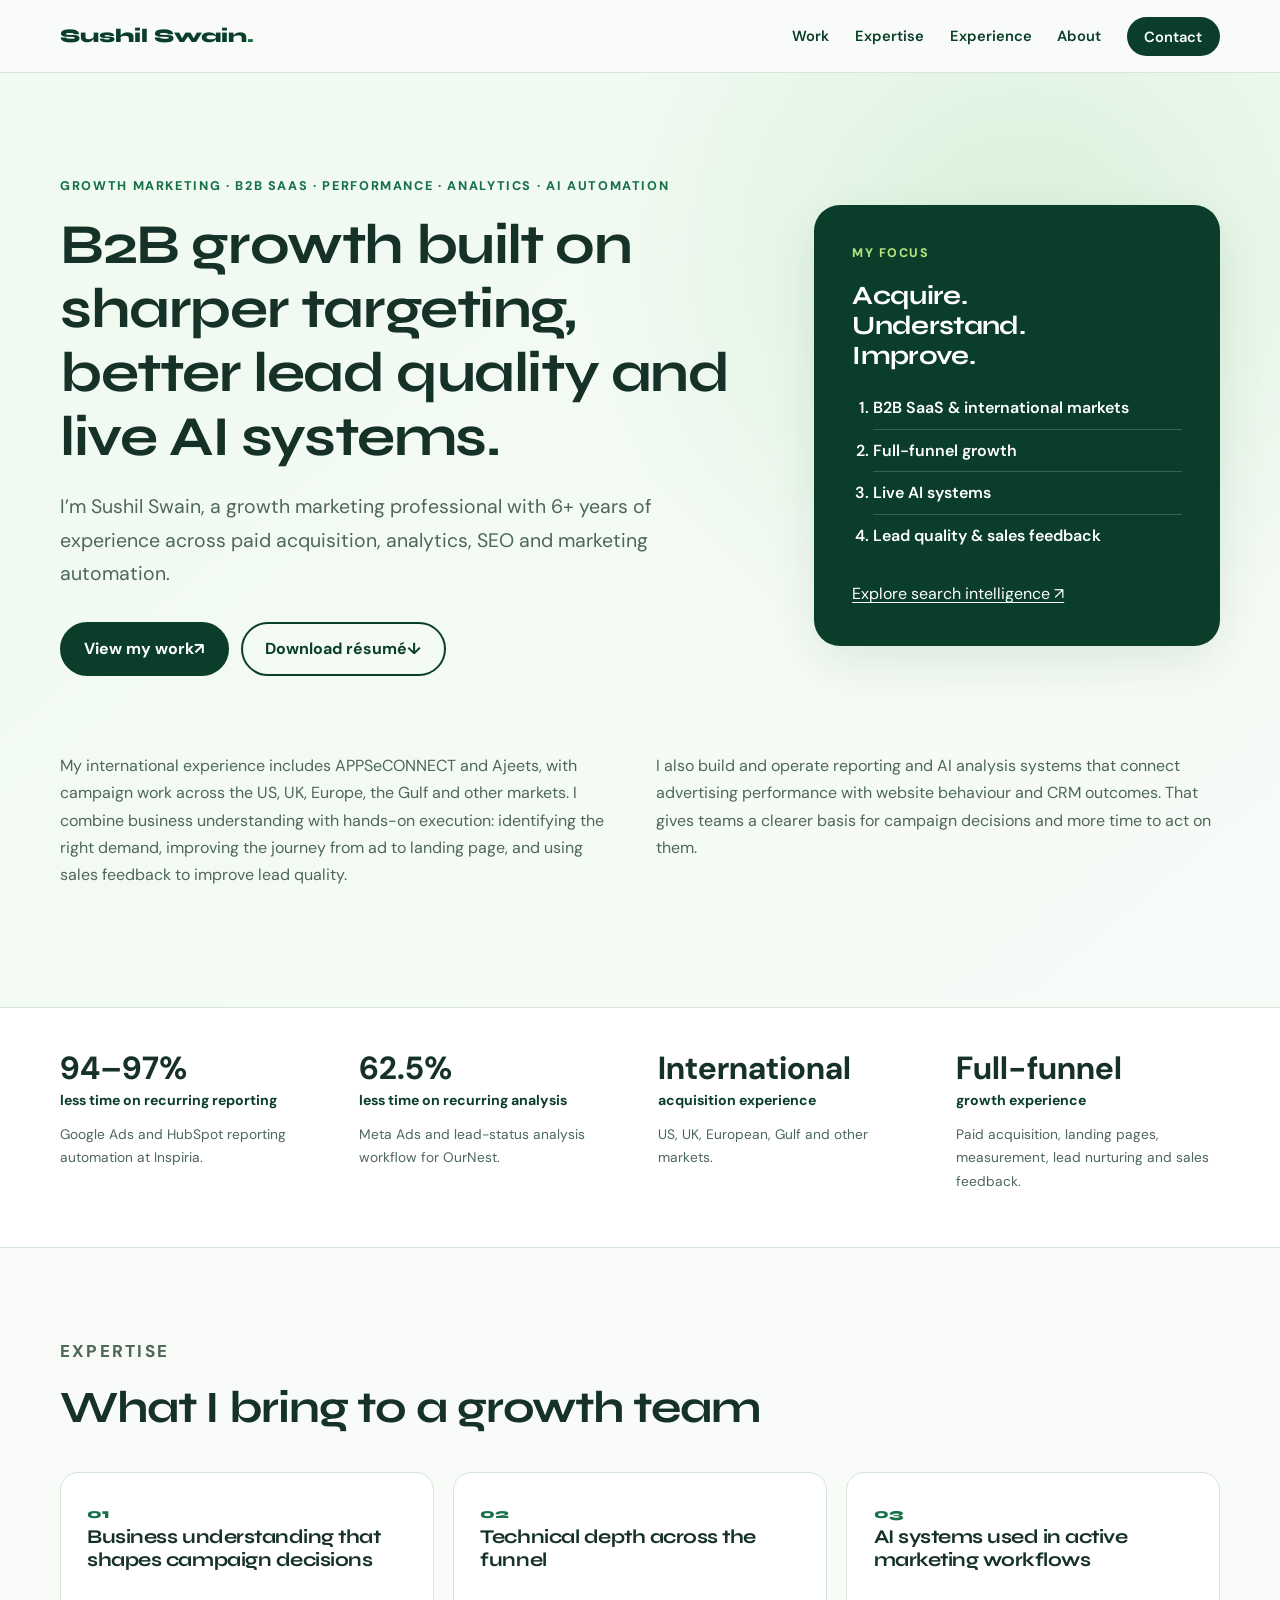
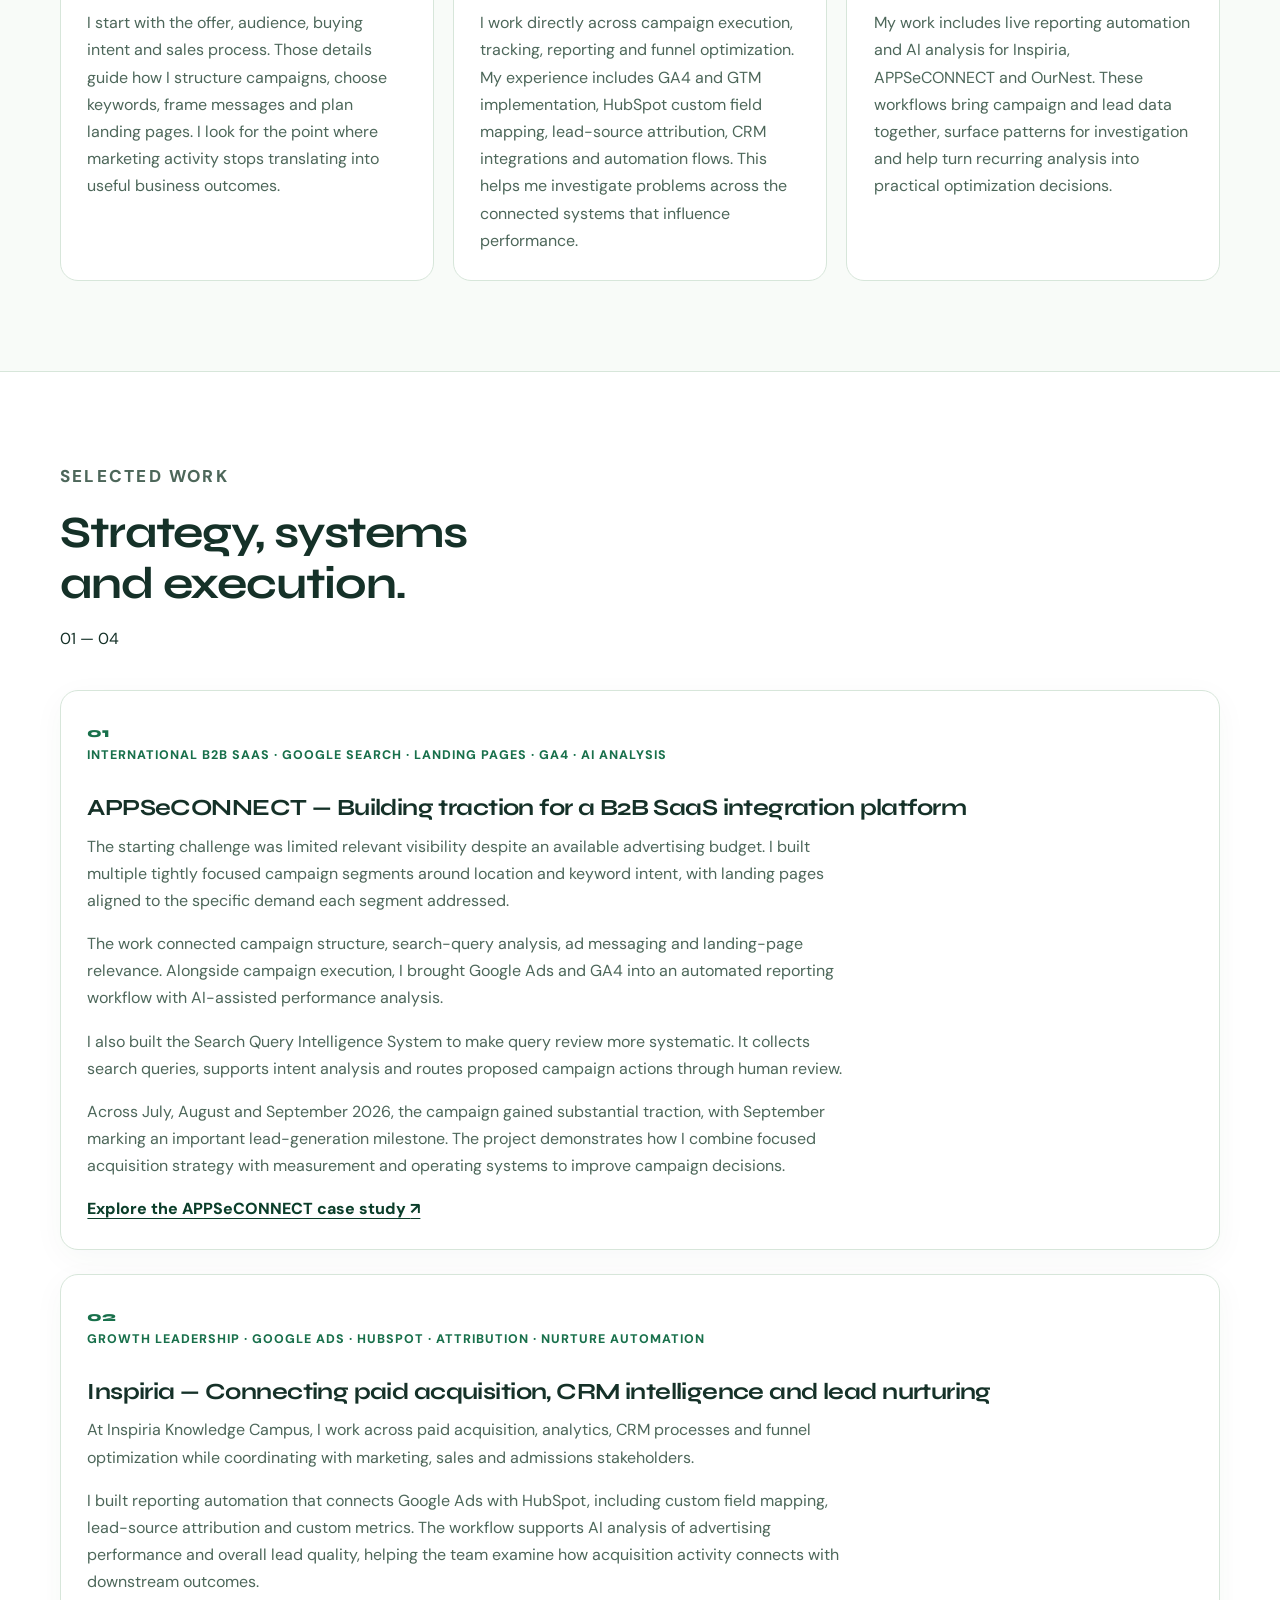
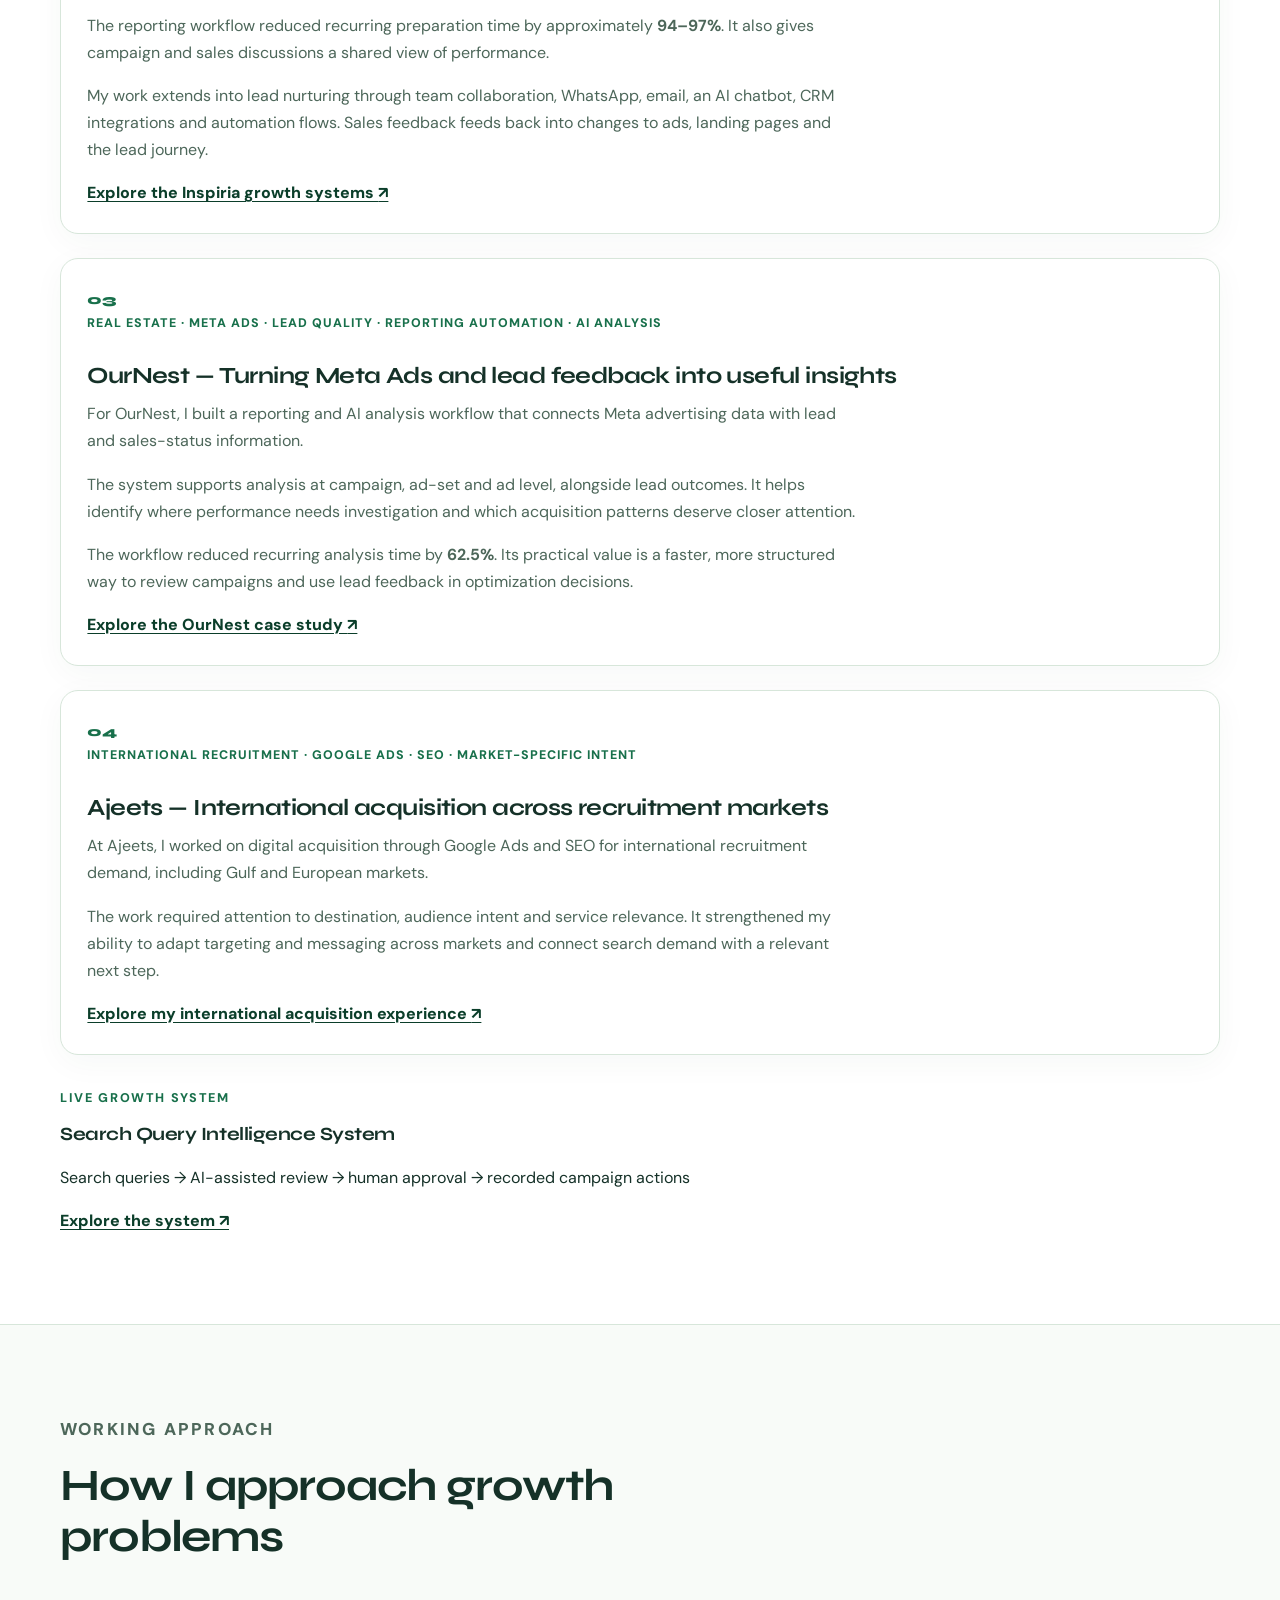
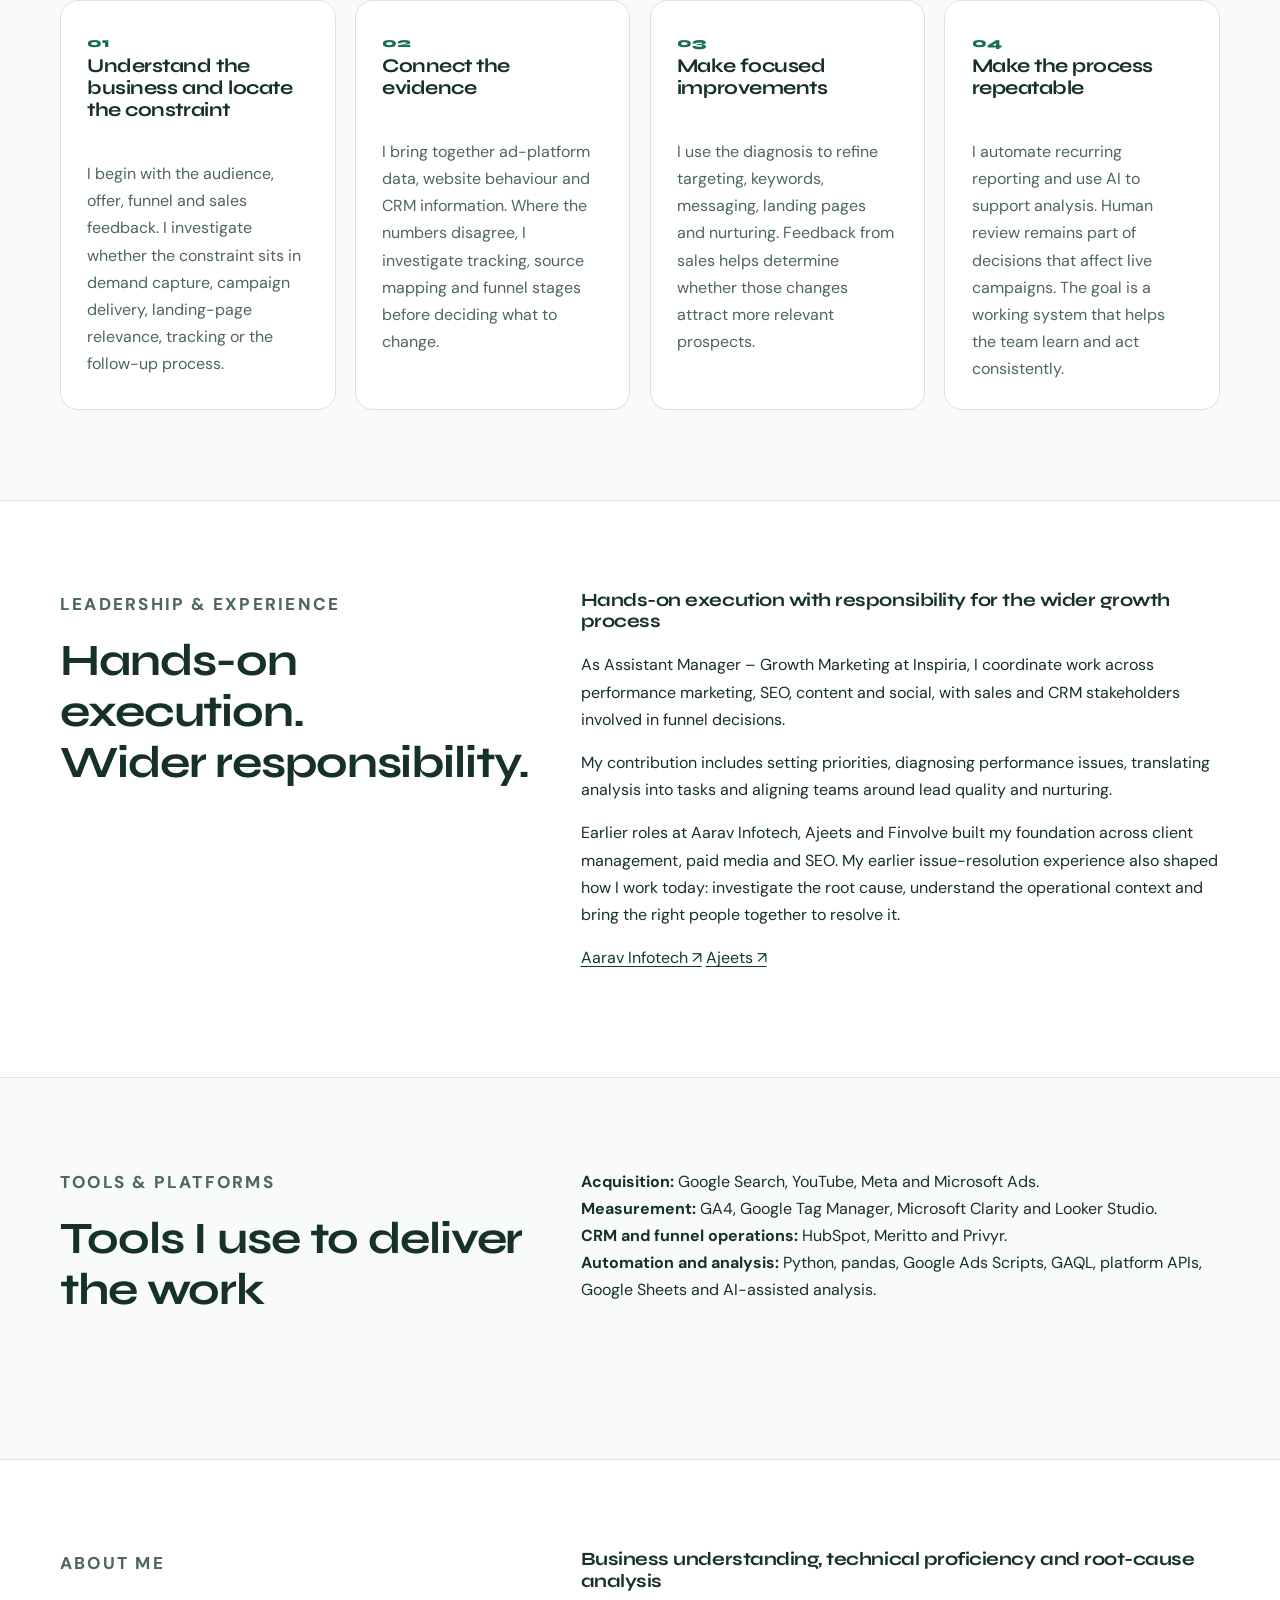
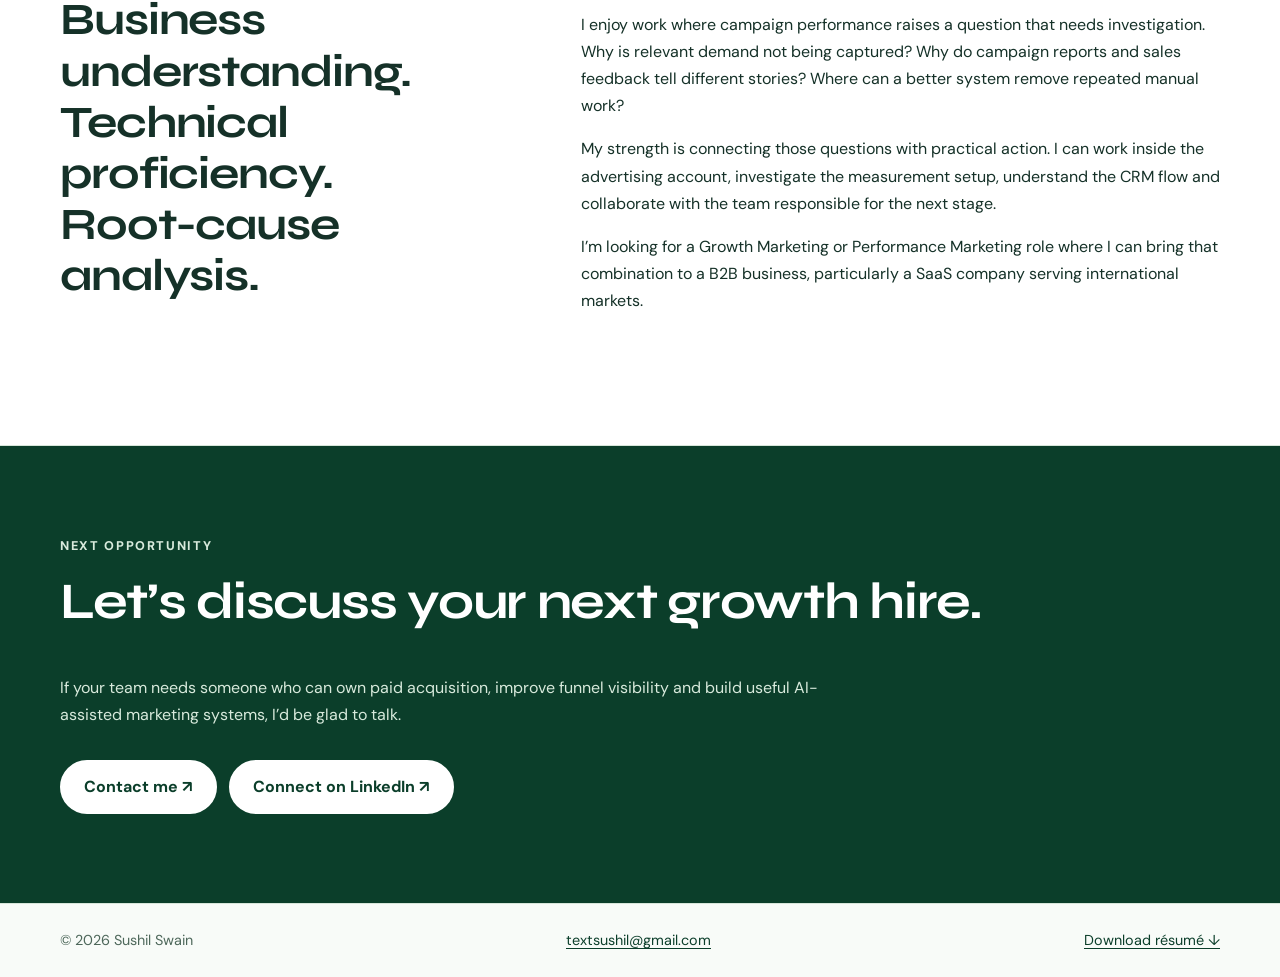
==== commit 9dc98534: "Publish approved B2B homepage content and align public case studies" ====
--- a/index.html
+++ b/index.html
@@ -1,14 +1,21 @@
 <!doctype html>
 <html lang="en">
 <head>
+  <!-- Google Tag Manager -->
+  <script>(function(w,d,s,l,i){w[l]=w[l]||[];w[l].push({'gtm.start':
+  new Date().getTime(),event:'gtm.js'});var f=d.getElementsByTagName(s)[0],
+  j=d.createElement(s),dl=l!='dataLayer'?'&l='+l:'';j.async=true;j.src=
+  'https://www.googletagmanager.com/gtm.js?id='+i+dl;f.parentNode.insertBefore(j,f);
+  })(window,document,'script','dataLayer','GTM-PFG9RD4K');</script>
+  <!-- End Google Tag Manager -->
   <meta charset="utf-8">
   <meta name="viewport" content="width=device-width, initial-scale=1">
-  <title>Sushil Swain — Growth Marketing, Measurement & Automation</title>
-  <meta name="description" content="Sushil Swain connects paid acquisition, measurement, lead feedback and automation. Explore B2B SaaS growth and search intelligence case studies.">
+  <title>Sushil Swain — B2B Growth Marketing & AI Systems</title>
+  <meta name="description" content="Sushil Swain: B2B SaaS growth marketing, international paid acquisition, full-funnel optimization and live AI reporting systems.">
   <link rel="canonical" href="https://sushilswain.github.io/">
   <meta property="og:type" content="website">
-  <meta property="og:title" content="Sushil Swain — Growth Marketing, Measurement & Automation">
-  <meta property="og:description" content="Growth systems that connect acquisition, analytics, lead feedback and automation.">
+  <meta property="og:title" content="Sushil Swain — B2B Growth Marketing & AI Systems">
+  <meta property="og:description" content="International B2B acquisition, better lead quality and live AI marketing systems.">
   <meta property="og:url" content="https://sushilswain.github.io/">
   <link rel="preconnect" href="https://fonts.googleapis.com">
   <link rel="preconnect" href="https://fonts.gstatic.com" crossorigin>
@@ -16,15 +23,19 @@
   <link rel="stylesheet" href="assets/css/site.css">
   <script src="assets/js/site.js" defer></script>
 </head>
-<body>
+<body class="homepage">
+  <!-- Google Tag Manager (noscript) -->
+  <noscript><iframe src="https://www.googletagmanager.com/ns.html?id=GTM-PFG9RD4K"
+  height="0" width="0" style="display:none;visibility:hidden"></iframe></noscript>
+  <!-- End Google Tag Manager (noscript) -->
   <a class="skip-link" href="#main">Skip to content</a>
   <header class="site-header">
     <nav class="header-inner wrap" aria-label="Main navigation">
-      <a class="brand" href="/" aria-label="Sushil Swain home">Sushil<span>.</span></a>
+      <a class="brand" href="/" aria-label="Sushil Swain home">Sushil Swain<span>.</span></a>
       <button class="menu-button" type="button" aria-expanded="false" aria-controls="nav-list">Menu</button>
       <ul class="nav-list" id="nav-list">
         <li><a href="#work">Work</a></li>
-        <li><a href="#capabilities">Capabilities</a></li>
+        <li><a href="#capabilities">Expertise</a></li>
         <li><a href="#experience">Experience</a></li>
         <li><a href="#about">About</a></li>
         <li><a class="nav-contact" href="#contact">Contact</a></li>
@@ -32,88 +43,31 @@
     </nav>
   </header>
 
-  <main id="main">
-    <section class="hero" aria-labelledby="hero-title">
-      <div class="wrap hero-grid">
-        <div>
-          <p class="eyebrow">Sushil Swain · Growth marketing</p>
-          <h1 id="hero-title">Acquisition, measurement <em>and automation.</em></h1>
-          <p class="lede">I build and improve demand generation systems across paid media, analytics and lead feedback. My focus is understanding which traffic becomes worthwhile demand, then making better decisions across the funnel.</p>
-          <div class="button-row">
-            <a class="button primary" href="#work">Explore my work</a>
-            <a class="button secondary" href="#about">About me</a>
-          </div>
-        </div>
-        <aside class="hero-panel" aria-label="How I build growth">
-          <p class="panel-label">My operating model</p>
-          <h2>Connect the decisions behind growth.</h2>
-          <ol><li>Acquire</li><li>Measure</li><li>Optimize</li><li>Automate</li></ol>
-        </aside>
-      </div>
-    </section>
-
-    <div class="proof-strip" aria-label="Areas of work">
-      <div class="wrap"><span>B2B SaaS demand generation</span><span>Google Search &amp; Meta</span><span>GA4, GTM &amp; CRM measurement</span><span>Human-governed automation</span></div>
-    </div>
-
-    <section class="section" id="approach" aria-labelledby="approach-title">
-      <div class="wrap">
-        <div class="section-heading"><p class="eyebrow">Approach</p><h2 id="approach-title">How I build growth</h2><p>Channel performance matters most when it connects to the customer journey and the decisions a team can act on.</p></div>
-        <div class="grid-4">
-          <article class="card"><span class="step">01</span><h3>Acquire</h3><p>Find audiences and search intent that fit the offer. Build a useful path from ad to page.</p></article>
-          <article class="card"><span class="step">02</span><h3>Measure</h3><p>Connect campaign traffic, onsite actions and lead status to understand the funnel.</p></article>
-          <article class="card"><span class="step">03</span><h3>Optimize</h3><p>Use query fit, page behavior and lead feedback to choose the next change.</p></article>
-          <article class="card"><span class="step">04</span><h3>Automate</h3><p>Make repeat analysis dependable, with clear checks and human control over live actions.</p></article>
-        </div>
-      </div>
-    </section>
-
-    <section class="section alt" id="work" aria-labelledby="work-title">
-      <div class="wrap">
-        <div class="section-heading"><p class="eyebrow">Selected work</p><h2 id="work-title">Growth problems I’ve worked through</h2><p>Projects across paid acquisition, measurement, lead feedback and decision systems.</p></div>
-        <div class="grid-2">
-          <article class="card project-card"><p class="category">B2B SaaS · Google Search · MQLs</p><h3>APPSeCONNECT</h3><p>I rebuilt and refined an integration-focused Search program across intent, ads, pages and lead measurement. The program recorded <strong>129 PPC MQLs</strong> from 28 July–27 September 2026, including <strong>25 MQLs</strong> from 21–27 September.</p><a href="projects/appseconnect.html">Explore the case study →</a></article>
-          <article class="card project-card"><p class="category">Search intelligence · Automation</p><h3>Search Query Intelligence System</h3><p>I designed a live workflow that reviews disclosed queries and routes proposed Google Ads actions through human approval and fresh safety checks.</p><a href="projects/search-query-intelligence.html">Explore the system →</a></article>
-          <article class="card project-card"><p class="category">Ads · CRM · Reporting</p><h3>Marketing Intelligence Automation</h3><p>I designed a reporting workflow that brings ad performance and CRM outcomes into one analysis, with separate attributed and influenced views.</p><a href="projects/marketing-intelligence-automation.html">Explore the reporting system →</a></article>
-          <article class="card project-card"><p class="category">Meta Ads · Funnel analysis</p><h3>OurNest</h3><p>I connected paid-social analysis to person-level lead and sales-status feedback, moving the review beyond platform cost per lead.</p><a href="projects/ournest.html">Explore the case study →</a></article>
-        </div>
-      </div>
-    </section>
-
-    <section class="section" id="results" aria-labelledby="results-title">
-      <div class="wrap">
-        <div class="section-heading"><p class="eyebrow">Selected result</p><h2 id="results-title">A clearer view of demand</h2></div>
-        <div class="highlight"><div><strong>129</strong><span>PPC MQLs</span></div><p>APPSeCONNECT recorded 129 PPC MQLs from 28 July–27 September 2026. The recent week, 21–27 September, contributed 25. <a href="projects/appseconnect.html">See the campaign and MQL results →</a></p></div>
-      </div>
-    </section>
-
-    <section class="section alt" id="capabilities" aria-labelledby="capabilities-title">
-      <div class="wrap"><div class="section-heading"><p class="eyebrow">Capabilities</p><h2 id="capabilities-title">Skills connected to outcomes</h2><p>Hands-on acquisition and analytics work, paired with the systems needed to interpret and improve results.</p></div>
-        <div class="capability-list"><span>Growth strategy</span><span>Google Search &amp; Meta Ads</span><span>YouTube &amp; Microsoft Ads</span><span>GA4 &amp; Google Tag Manager</span><span>CRM &amp; funnel reporting</span><span>Landing-page analysis</span><span>Search intent</span><span>Marketing automation</span><span>SEO</span></div>
-      </div>
-    </section>
-
-    <section class="section" id="systems" aria-labelledby="systems-title">
-      <div class="wrap"><div class="section-heading"><p class="eyebrow">Growth systems</p><h2 id="systems-title">Making campaign data useful</h2><p>Search-query reviews, campaign reports and lead-quality checks can become repeatable workflows without removing human judgment.</p></div>
-        <div class="grid-2"><article class="card"><h3>Search Query Intelligence</h3><p>Collect disclosed terms, prepare decisions, review them, and apply approved actions with safeguards.</p><p style="margin-top:1rem"><a class="text-link" href="projects/search-query-intelligence.html">See the live system →</a></p></article><article class="card"><h3>Ads-to-CRM reporting</h3><p>Bring ad performance and lead records together, reconcile data, and report what the available evidence supports.</p></article></div>
-      </div>
-    </section>
-
-    <section class="section alt" id="experience" aria-labelledby="experience-title">
-      <div class="wrap"><div class="section-heading"><p class="eyebrow">Experience</p><h2 id="experience-title">From channel work to growth decisions</h2></div>
-        <div class="grid-2"><div><p>At Inspiria Knowledge Campus, I work across paid acquisition, measurement and admissions marketing while coordinating with sales, content and web teams. Earlier work built my foundation in SEO, Google Ads and campaign analysis.</p><p>That progression shapes how I approach growth: connect specialist execution to the decisions the business needs to make.</p></div><div class="card"><h3>Additional work</h3><p><a class="text-link" href="projects/aarav-infotech.html">Aarav Infotech</a>: Search and SEO across campaign structure, keyword strategy and optimization.</p><p style="margin-top:1rem"><a class="text-link" href="projects/ajeets-manpower.html">Ajeets Manpower</a>: digital acquisition and content work for international recruitment audiences.</p></div></div>
-      </div>
-    </section>
-
-    <section class="section" id="about" aria-labelledby="about-title">
-      <div class="wrap"><div class="section-heading"><p class="eyebrow">About</p><h2 id="about-title">Why I look beyond the click</h2></div><p>I started with the practical work of bringing the right people to a site. Over time, the harder question became what happened after they arrived: whether tracking worked, whether a lead fit the business, and whether campaign reports reflected real progress. Today, I connect paid media, measurement and automation to answer that question more clearly.</p></div>
-    </section>
-
-    <section class="section contact-section" id="contact" aria-labelledby="contact-title">
-      <div class="wrap"><p class="eyebrow" style="color:#b7e57d">Contact</p><h2 id="contact-title">Let’s talk about measurable growth.</h2><p>If you’re building a growth function that needs strong acquisition, clearer funnel measurement and thoughtful automation, I’d be glad to talk.</p><div class="button-row"><a class="button" href="mailto:textsushil@gmail.com">Email Sushil</a></div></div>
-    </section>
-  </main>
-
-  <footer class="site-footer"><div class="wrap footer-inner"><span>© 2026 Sushil Swain</span><a href="mailto:textsushil@gmail.com">textsushil@gmail.com</a></div></footer>
-</body>
-</html>
+  
+<main id="main">
+<section class="hero" aria-labelledby="hero-title"><div class="wrap hero-grid"><div class="hero-primary"><p class="eyebrow">Growth Marketing · B2B SaaS · Performance · Analytics · AI Automation</p><h1 id="hero-title">B2B growth built on sharper targeting, better lead quality and live AI systems.</h1><p class="lede">I’m Sushil Swain, a growth marketing professional with 6+ years of experience across paid acquisition, analytics, SEO and marketing automation.</p><div class="button-row"><a class="button primary" href="#work">View my work <span aria-hidden="true">↗</span></a><a class="button secondary" href="assets/documents/Sushil_Swain_Resume.pdf" download>Download résumé <span aria-hidden="true">↓</span></a></div></div><aside class="hero-panel" aria-label="Growth focus"><p class="panel-label">My focus</p><h2>Acquire.<br>Understand.<br>Improve.</h2><ol><li>B2B SaaS &amp; international markets</li><li>Full-funnel growth</li><li>Live AI systems</li><li>Lead quality &amp; sales feedback</li></ol><a class="panel-link" href="projects/search-query-intelligence.html">Explore search intelligence ↗</a></aside><div class="hero-context"><p>My international experience includes APPSeCONNECT and Ajeets, with campaign work across the US, UK, Europe, the Gulf and other markets. I combine business understanding with hands-on execution: identifying the right demand, improving the journey from ad to landing page, and using sales feedback to improve lead quality.</p><p>I also build and operate reporting and AI analysis systems that connect advertising performance with website behaviour and CRM outcomes. That gives teams a clearer basis for campaign decisions and more time to act on them.</p></div></div></section>
+<section class="proof-strip" aria-label="Selected impact"><div class="wrap impact-grid"><div class="impact"><strong>94–97%</strong><span>less time on recurring reporting</span><p>Google Ads and HubSpot reporting automation at Inspiria.</p></div><div class="impact"><strong>62.5%</strong><span>less time on recurring analysis</span><p>Meta Ads and lead-status analysis workflow for OurNest.</p></div><div class="impact"><strong>International</strong><span>acquisition experience</span><p>US, UK, European, Gulf and other markets.</p></div><div class="impact"><strong>Full-funnel</strong><span>growth experience</span><p>Paid acquisition, landing pages, measurement, lead nurturing and sales feedback.</p></div></div></section>
+<section class="section" id="capabilities" aria-labelledby="capabilities-title"><div class="wrap"><div class="section-heading"><p class="eyebrow">Expertise</p><h2 id="capabilities-title">What I bring to a growth team</h2></div><div class="grid-3"><article class="card expertise-card"><span class="step">01</span><h3>Business understanding that shapes campaign decisions</h3><p><br>I start with the offer, audience, buying intent and sales process. Those details guide how I structure campaigns, choose keywords, frame messages and plan landing pages. I look for the point where marketing activity stops translating into useful business outcomes.</p>
+<p></p></article><article class="card expertise-card"><span class="step">02</span><h3>Technical depth across the funnel</h3><p><br>I work directly across campaign execution, tracking, reporting and funnel optimization. My experience includes GA4 and GTM implementation, HubSpot custom field mapping, lead-source attribution, CRM integrations and automation flows. This helps me investigate problems across the connected systems that influence performance.</p>
+<p></p></article><article class="card expertise-card"><span class="step">03</span><h3>AI systems used in active marketing workflows</h3><p><br>My work includes live reporting automation and AI analysis for Inspiria, APPSeCONNECT and OurNest. These workflows bring campaign and lead data together, surface patterns for investigation and help turn recurring analysis into practical optimization decisions.</p></article></div></div></section>
+<section class="section alt" id="work" aria-labelledby="work-title"><div class="wrap"><div class="section-heading section-heading-row"><div><p class="eyebrow">Selected work</p><h2 id="work-title">Strategy, systems<br>and execution.</h2></div><span class="section-index">01 — 04</span></div><div class="project-list">
+<article class="card project-card project-appseconnect"><div class="project-meta"><span class="step">01</span><p class="category">International B2B SaaS · Google Search · Landing pages · GA4 · AI analysis</p></div><div class="project-body"><h3>APPSeCONNECT — Building traction for a B2B SaaS integration platform</h3><p>The starting challenge was limited relevant visibility despite an available advertising budget. I built multiple tightly focused campaign segments around location and keyword intent, with landing pages aligned to the specific demand each segment addressed.</p><p>The work connected campaign structure, search-query analysis, ad messaging and landing-page relevance. Alongside campaign execution, I brought Google Ads and GA4 into an automated reporting workflow with AI-assisted performance analysis.</p><p>I also built the Search Query Intelligence System to make query review more systematic. It collects search queries, supports intent analysis and routes proposed campaign actions through human review.</p><p>Across July, August and September 2026, the campaign gained substantial traction, with September marking an important lead-generation milestone. The project demonstrates how I combine focused acquisition strategy with measurement and operating systems to improve campaign decisions.</p><a class="project-link" href="projects/appseconnect.html">Explore the APPSeCONNECT case study <span aria-hidden="true">↗</span></a></div></article>
+<article class="card project-card project-inspiria"><div class="project-meta"><span class="step">02</span><p class="category">Growth leadership · Google Ads · HubSpot · Attribution · Nurture automation</p></div><div class="project-body"><h3>Inspiria — Connecting paid acquisition, CRM intelligence and lead nurturing</h3><p>At Inspiria Knowledge Campus, I work across paid acquisition, analytics, CRM processes and funnel optimization while coordinating with marketing, sales and admissions stakeholders.</p><p>I built reporting automation that connects Google Ads with HubSpot, including custom field mapping, lead-source attribution and custom metrics. The workflow supports AI analysis of advertising performance and overall lead quality, helping the team examine how acquisition activity connects with downstream outcomes.</p><p>The reporting workflow reduced recurring preparation time by approximately <strong>94–97%</strong>. It also gives campaign and sales discussions a shared view of performance.</p><p>My work extends into lead nurturing through team collaboration, WhatsApp, email, an AI chatbot, CRM integrations and automation flows. Sales feedback feeds back into changes to ads, landing pages and the lead journey.</p><a class="project-link" href="projects/marketing-intelligence-automation.html">Explore the Inspiria growth systems <span aria-hidden="true">↗</span></a></div></article>
+<article class="card project-card project-ournest"><div class="project-meta"><span class="step">03</span><p class="category">Real estate · Meta Ads · Lead quality · Reporting automation · AI analysis</p></div><div class="project-body"><h3>OurNest — Turning Meta Ads and lead feedback into useful insights</h3><p>For OurNest, I built a reporting and AI analysis workflow that connects Meta advertising data with lead and sales-status information.</p><p>The system supports analysis at campaign, ad-set and ad level, alongside lead outcomes. It helps identify where performance needs investigation and which acquisition patterns deserve closer attention.</p><p>The workflow reduced recurring analysis time by <strong>62.5%</strong>. Its practical value is a faster, more structured way to review campaigns and use lead feedback in optimization decisions.</p><a class="project-link" href="projects/ournest.html">Explore the OurNest case study <span aria-hidden="true">↗</span></a></div></article>
+<article class="card project-card project-ajeets"><div class="project-meta"><span class="step">04</span><p class="category">International recruitment · Google Ads · SEO · Market-specific intent</p></div><div class="project-body"><h3>Ajeets — International acquisition across recruitment markets</h3><p>At Ajeets, I worked on digital acquisition through Google Ads and SEO for international recruitment demand, including Gulf and European markets.</p><p>The work required attention to destination, audience intent and service relevance. It strengthened my ability to adapt targeting and messaging across markets and connect search demand with a relevant next step.</p><a class="project-link" href="projects/ajeets-manpower.html">Explore my international acquisition experience <span aria-hidden="true">↗</span></a></div></article>
+</div><div class="related-system"><p class="eyebrow">Live growth system</p><h3>Search Query Intelligence System</h3><p>Search queries → AI-assisted review → human approval → recorded campaign actions</p><a class="text-link" href="projects/search-query-intelligence.html">Explore the system ↗</a></div></div></section>
+<section class="section" id="approach" aria-labelledby="approach-title"><div class="wrap"><div class="section-heading"><p class="eyebrow">Working approach</p><h2 id="approach-title">How I approach growth problems</h2></div><div class="grid-4"><article class="card approach-card"><span class="step">01</span><h3>Understand the business and locate the constraint</h3><p><br>I begin with the audience, offer, funnel and sales feedback. I investigate whether the constraint sits in demand capture, campaign delivery, landing-page relevance, tracking or the follow-up process.</p>
+<p></p></article><article class="card approach-card"><span class="step">02</span><h3>Connect the evidence</h3><p><br>I bring together ad-platform data, website behaviour and CRM information. Where the numbers disagree, I investigate tracking, source mapping and funnel stages before deciding what to change.</p>
+<p></p></article><article class="card approach-card"><span class="step">03</span><h3>Make focused improvements</h3><p><br>I use the diagnosis to refine targeting, keywords, messaging, landing pages and nurturing. Feedback from sales helps determine whether those changes attract more relevant prospects.</p>
+<p></p></article><article class="card approach-card"><span class="step">04</span><h3>Make the process repeatable</h3><p><br>I automate recurring reporting and use AI to support analysis. Human review remains part of decisions that affect live campaigns. The goal is a working system that helps the team learn and act consistently.</p></article></div></div></section>
+<section class="section alt" id="experience" aria-labelledby="experience-title"><div class="wrap split-section"><div class="section-heading"><p class="eyebrow">Leadership &amp; experience</p><h2 id="experience-title">Hands-on execution.<br>Wider responsibility.</h2></div><div class="prose"><h3>Hands-on execution with responsibility for the wider growth process</h3>
+<p>As Assistant Manager – Growth Marketing at Inspiria, I coordinate work across performance marketing, SEO, content and social, with sales and CRM stakeholders involved in funnel decisions.</p>
+<p>My contribution includes setting priorities, diagnosing performance issues, translating analysis into tasks and aligning teams around lead quality and nurturing.</p>
+<p>Earlier roles at Aarav Infotech, Ajeets and Finvolve built my foundation across client management, paid media and SEO. My earlier issue-resolution experience also shaped how I work today: investigate the root cause, understand the operational context and bring the right people together to resolve it.</p><p class="experience-links"><a href="projects/aarav-infotech.html">Aarav Infotech ↗</a> <a href="projects/ajeets-manpower.html">Ajeets ↗</a></p></div></div></section>
+<section class="section tools-section" id="tools" aria-labelledby="tools-title"><div class="wrap split-section"><div class="section-heading"><p class="eyebrow">Tools &amp; platforms</p><h2 id="tools-title">Tools I use to deliver the work</h2></div><div class="tool-list"><p><strong>Acquisition:</strong> Google Search, YouTube, Meta and Microsoft Ads.  <br><strong>Measurement:</strong> GA4, Google Tag Manager, Microsoft Clarity and Looker Studio.  <br><strong>CRM and funnel operations:</strong> HubSpot, Meritto and Privyr.  <br><strong>Automation and analysis:</strong> Python, pandas, Google Ads Scripts, GAQL, platform APIs, Google Sheets and AI-assisted analysis.</p></div></div></section>
+<section class="section alt" id="about" aria-labelledby="about-title"><div class="wrap split-section"><div class="section-heading"><p class="eyebrow">About me</p><h2 id="about-title">Business understanding.<br>Technical proficiency.<br>Root-cause analysis.</h2></div><div class="prose"><h3>Business understanding, technical proficiency and root-cause analysis</h3>
+<p>I enjoy work where campaign performance raises a question that needs investigation. Why is relevant demand not being captured? Why do campaign reports and sales feedback tell different stories? Where can a better system remove repeated manual work?</p>
+<p>My strength is connecting those questions with practical action. I can work inside the advertising account, investigate the measurement setup, understand the CRM flow and collaborate with the team responsible for the next stage.</p>
+<p>I’m looking for a Growth Marketing or Performance Marketing role where I can bring that combination to a B2B business, particularly a SaaS company serving international markets.</p></div></div></section>
+<section class="section contact-section" id="contact" aria-labelledby="contact-title"><div class="wrap"><p class="eyebrow">Next opportunity</p><h2 id="contact-title">Let’s discuss your next growth hire.</h2><p>If your team needs someone who can own paid acquisition, improve funnel visibility and build useful AI-assisted marketing systems, I’d be glad to talk.</p><div class="button-row"><a class="button primary" href="mailto:textsushil@gmail.com">Contact me ↗</a><a class="button secondary" href="https://www.linkedin.com/in/techsus/" target="_blank" rel="noopener noreferrer">Connect on LinkedIn ↗</a></div></div></section></main>
+<footer class="site-footer"><div class="wrap footer-inner"><span>© 2026 Sushil Swain</span><a href="mailto:textsushil@gmail.com">textsushil@gmail.com</a><a href="assets/documents/Sushil_Swain_Resume.pdf" download>Download résumé ↓</a></div></footer></body></html>
--- a/assets/css/site.css
+++ b/assets/css/site.css
@@ -150,3 +150,19 @@
   .hero { padding: 4rem 0; }
 }
 @media (prefers-reduced-motion: reduce) { html { scroll-behavior: auto; } .button { transition: none; } }
+
+
+.homepage .hero h1 { max-width: 24ch; font-size: clamp(2.4rem, 4.4vw, 4.4rem); }
+.hero-context { grid-column: 1 / -1; display: grid; grid-template-columns: 1fr 1fr; gap: 2rem; color: var(--muted); }
+.impact-grid { display: grid !important; grid-template-columns: repeat(4, 1fr); gap: 2rem; padding-block: 2.5rem !important; }
+.impact strong { display: block; font-size: 2rem; line-height: 1.3; }
+.impact span { display: block; }
+.impact p { margin-top: .6rem; font-size: .86rem; color: var(--muted); }
+.project-list { display: grid; gap: 1.5rem; }
+.project-meta { margin-bottom: 1rem; }
+.project-body p { margin-bottom: 1rem; }
+.split-section { display: grid; grid-template-columns: .85fr 1.15fr; gap: 3rem; }
+.related-system { margin-top: 2rem; }
+.panel-link { display: block; margin-top: 1.5rem; color: white; }
+@media(max-width:850px) { .impact-grid {grid-template-columns:1fr 1fr;} .split-section {grid-template-columns:1fr;gap:1rem;} }
+@media(max-width:640px) { .hero-context {grid-template-columns:1fr;gap:0;} .impact-grid {grid-template-columns:1fr;} }
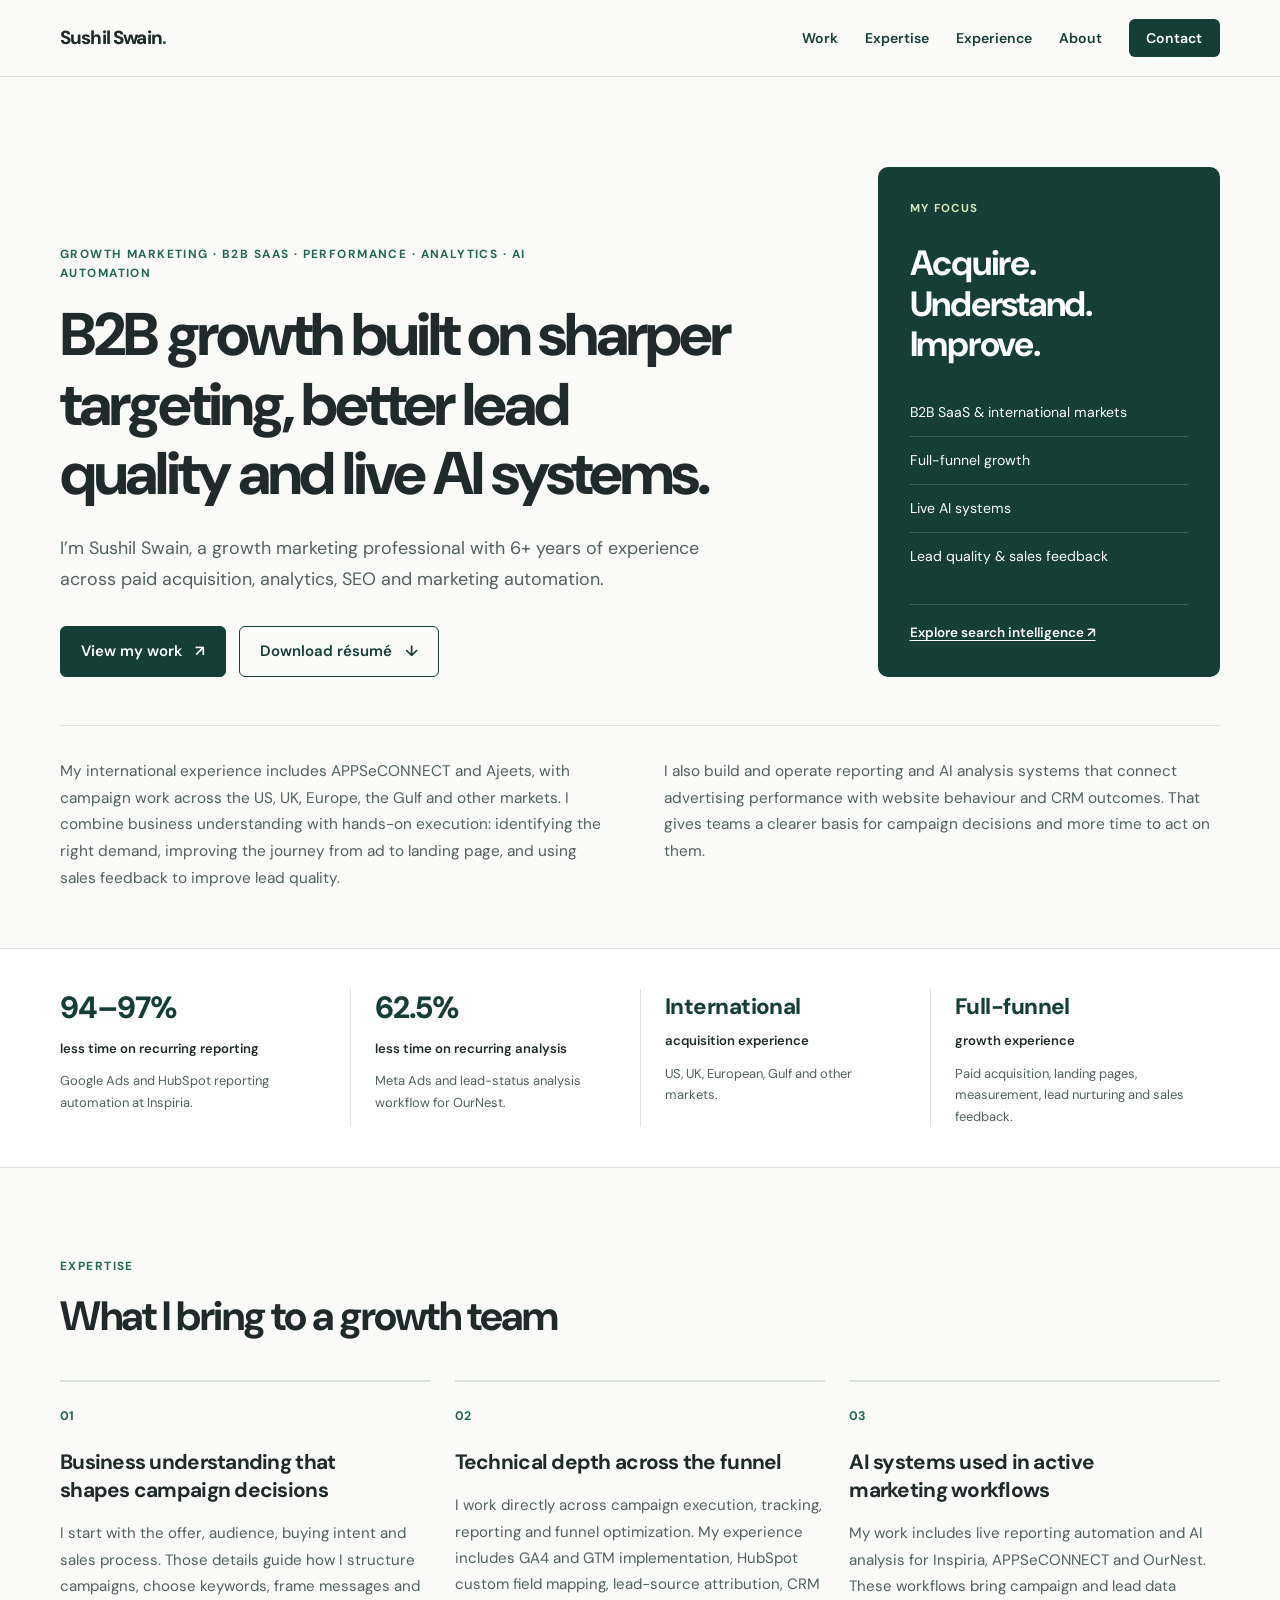
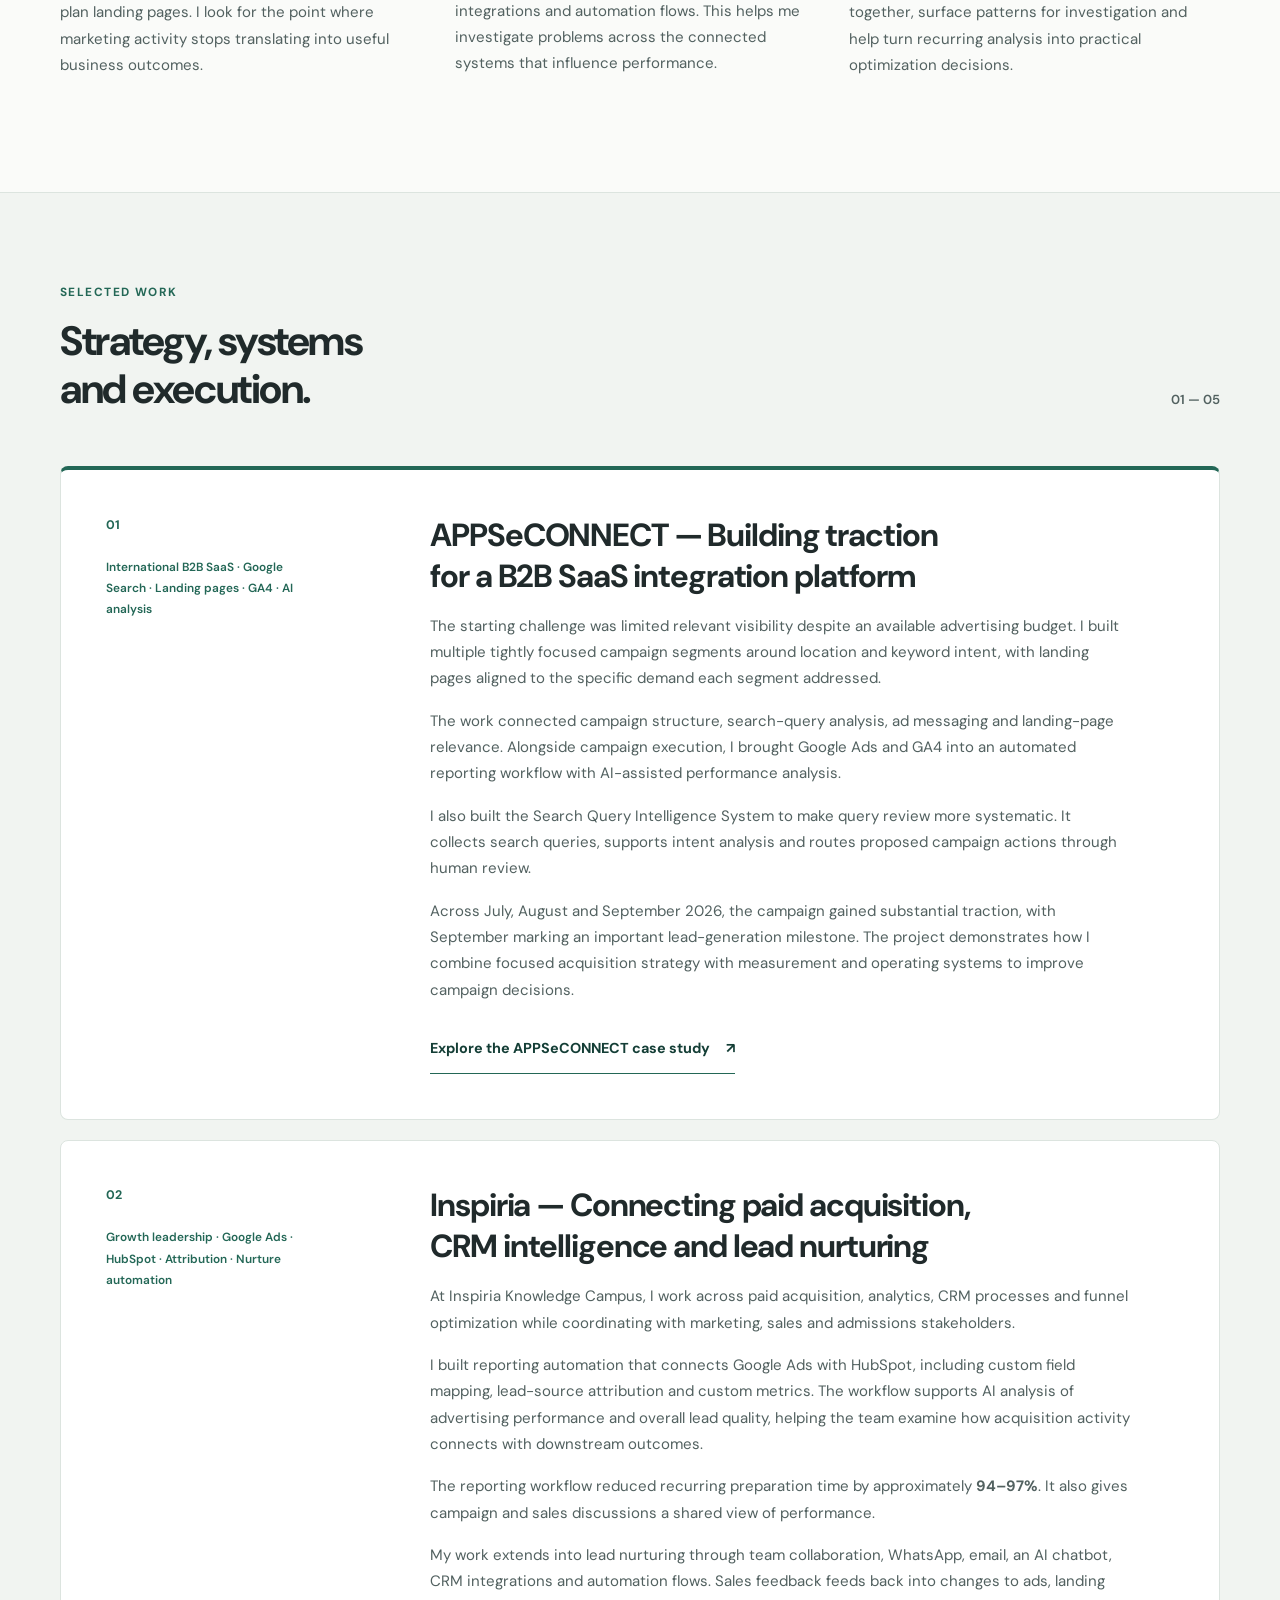
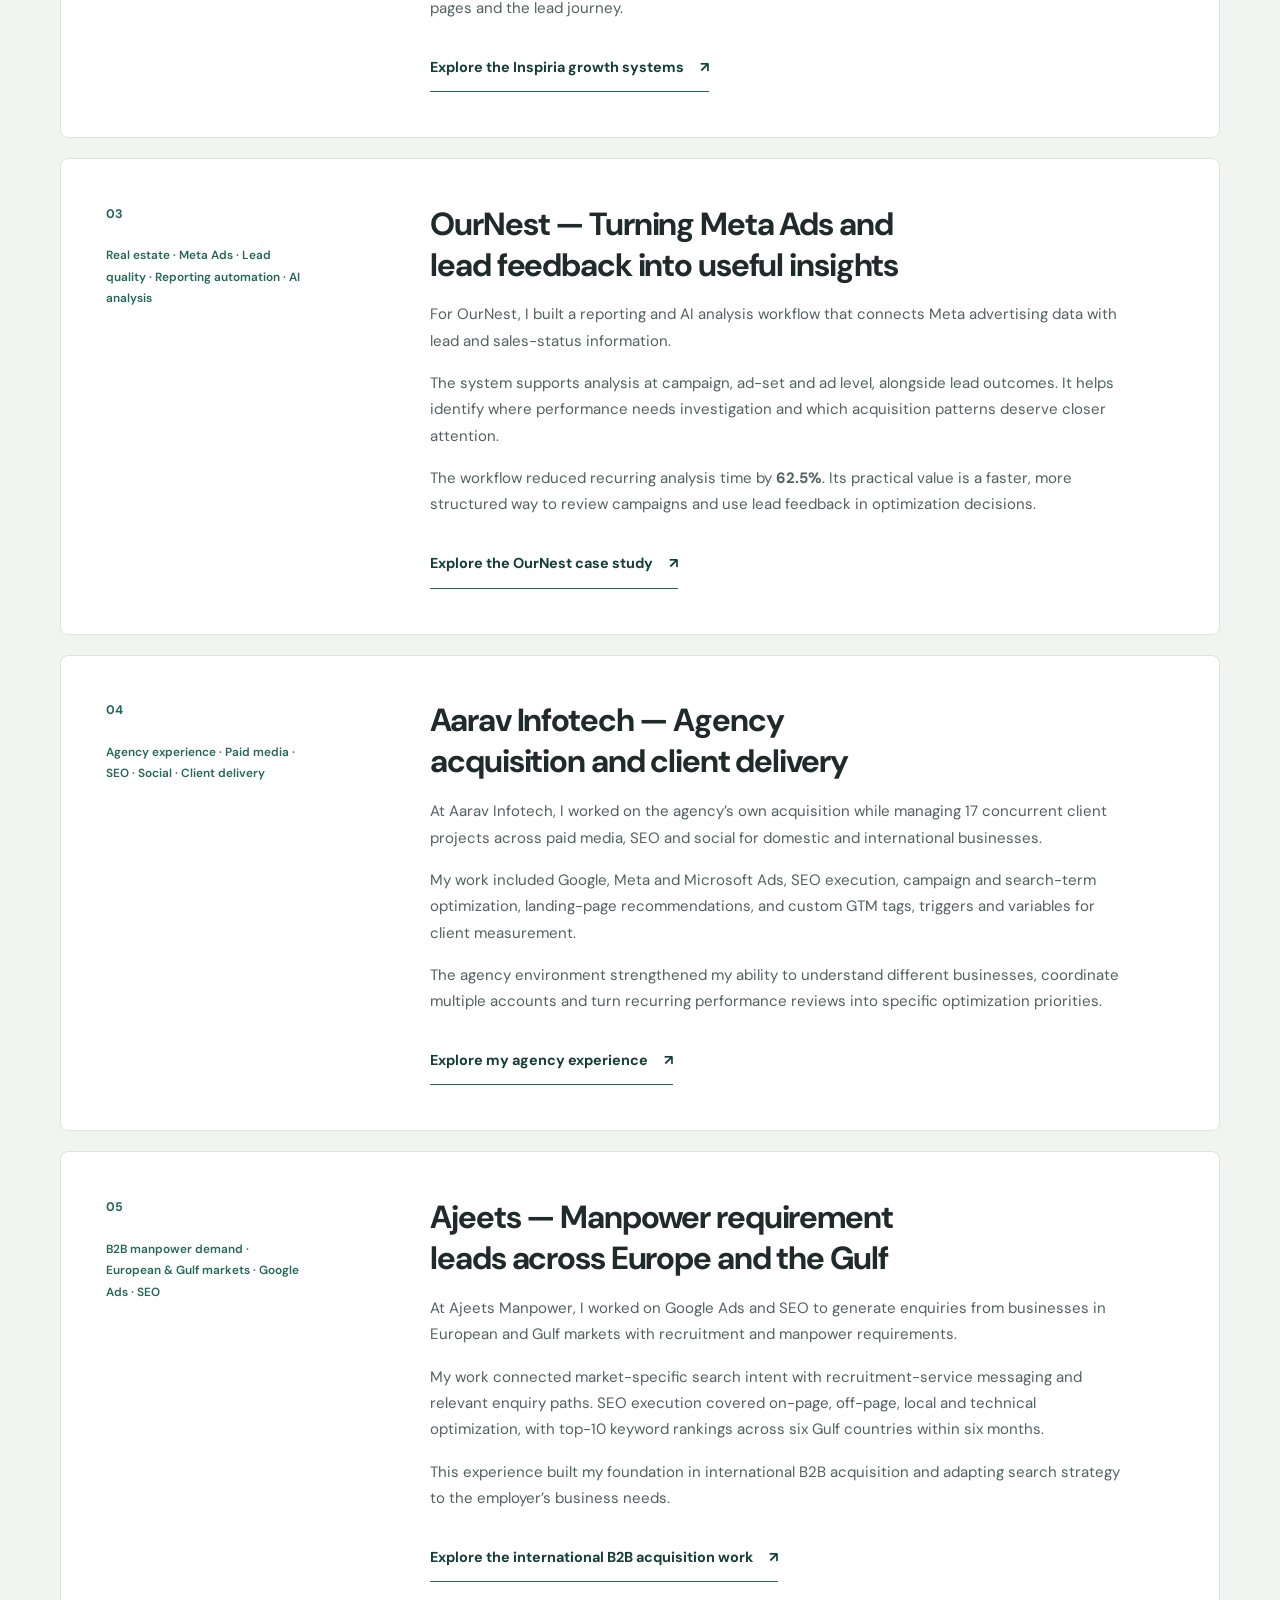
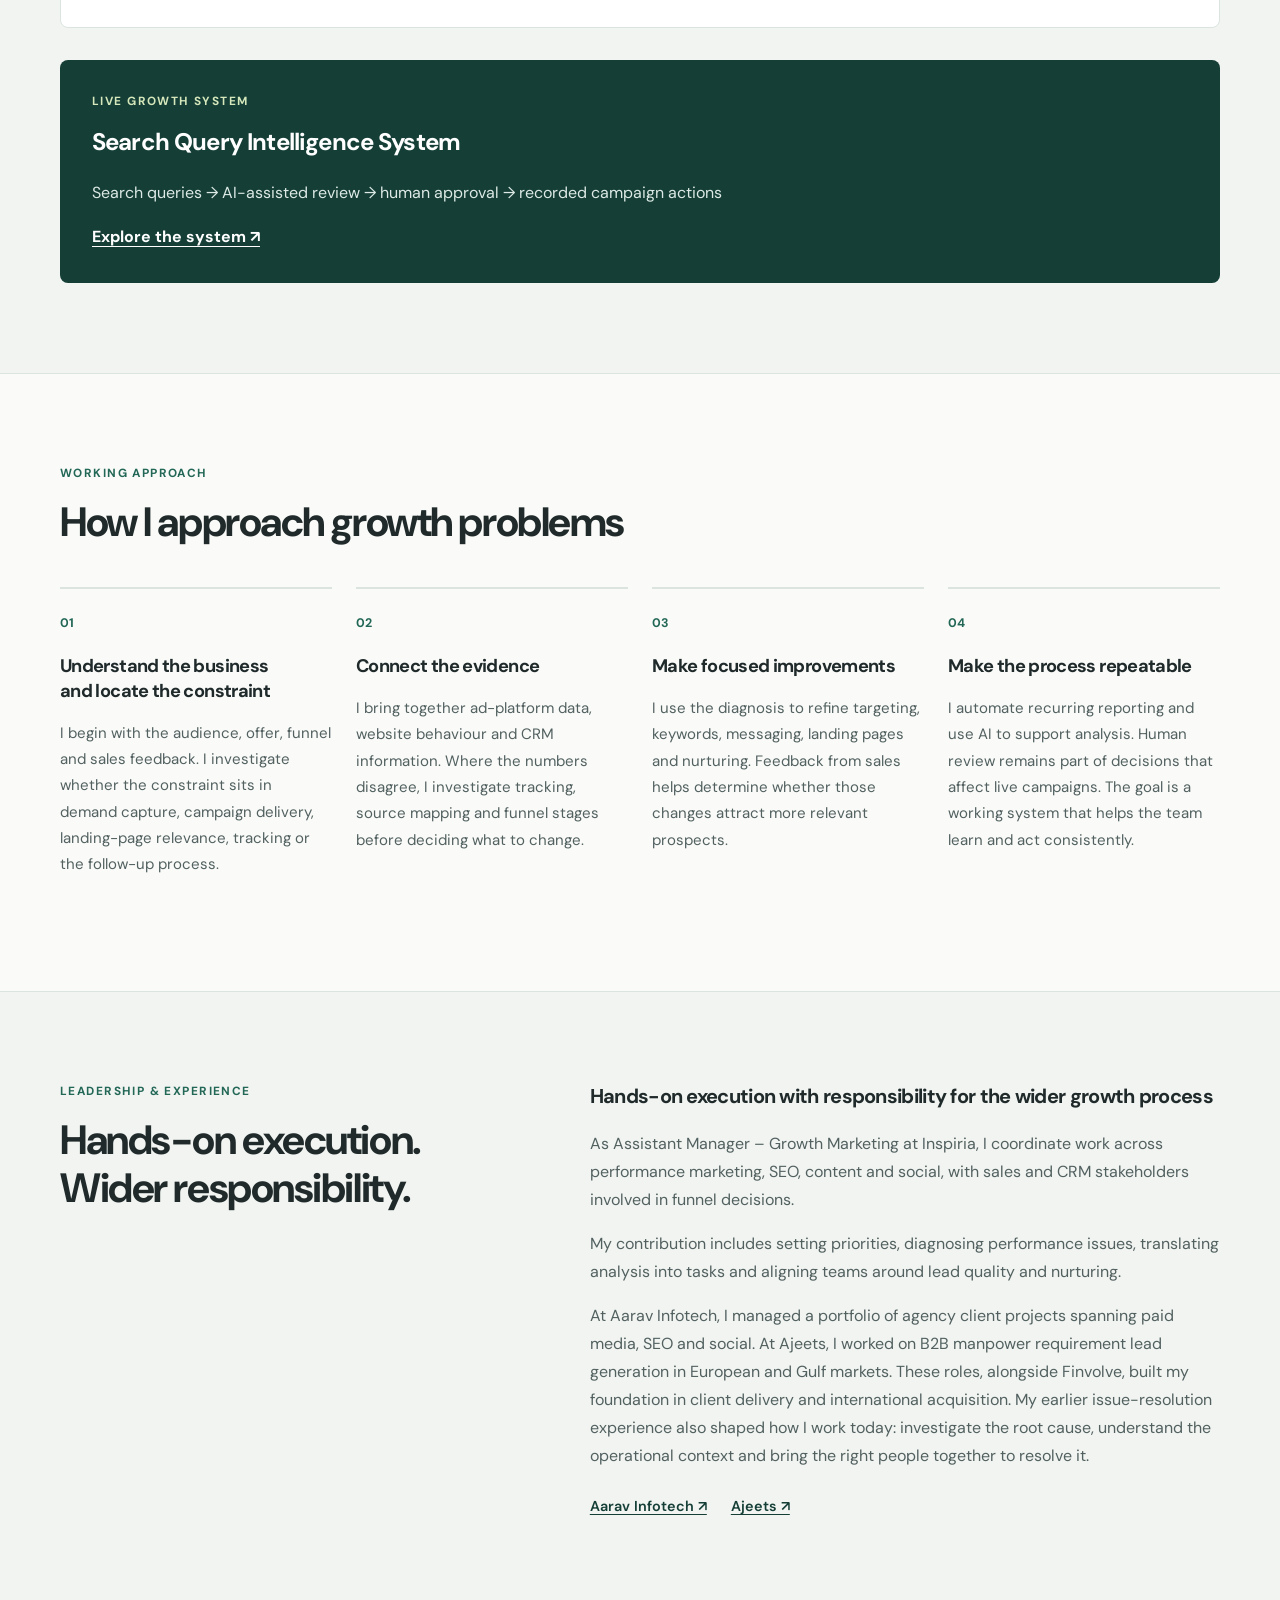
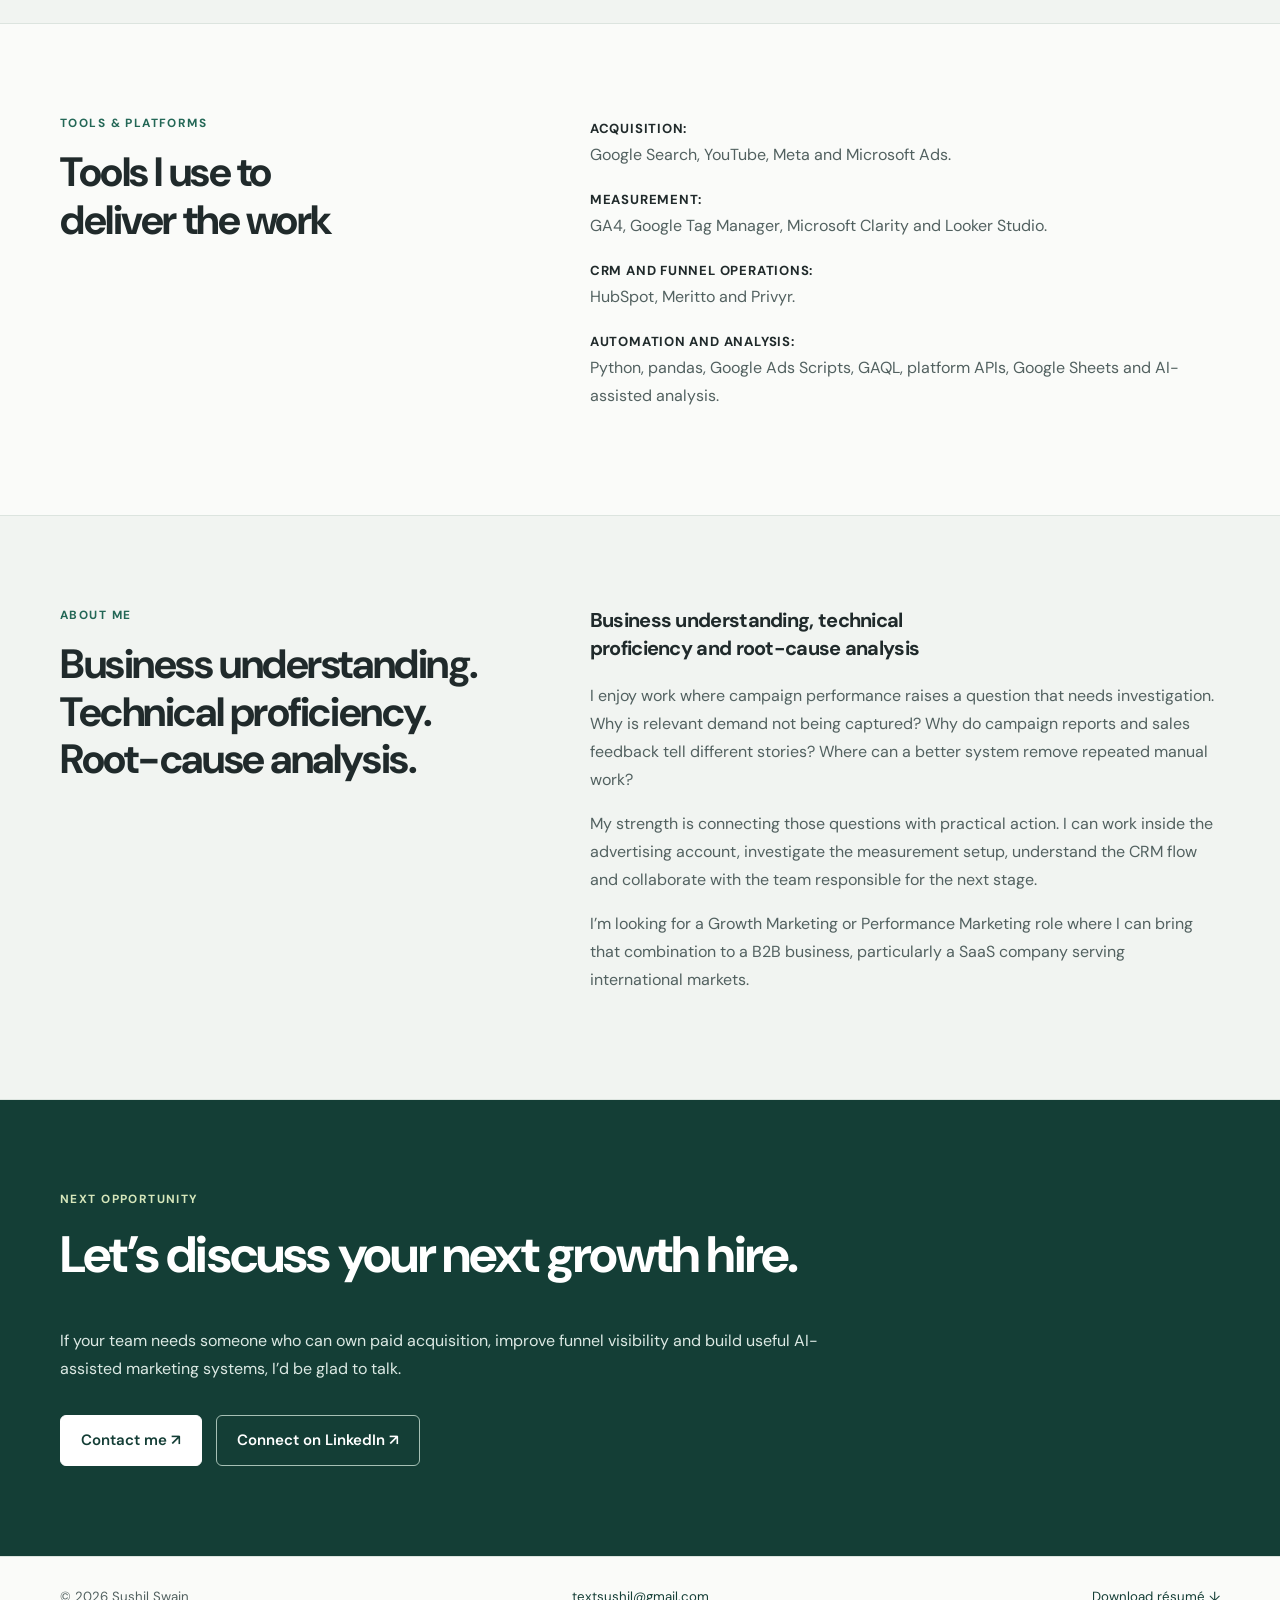
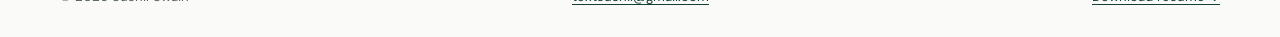
==== commit b4af4bab: "Expand agency and international manpower stories; refine portfolio typography and responsive layout" ====
--- a/index.html
+++ b/index.html
@@ -20,8 +20,8 @@
   <link rel="preconnect" href="https://fonts.googleapis.com">
   <link rel="preconnect" href="https://fonts.gstatic.com" crossorigin>
   <link href="https://fonts.googleapis.com/css2?family=DM+Sans:wght@400;500;600;700;800&family=Syne:wght@600;700;800&display=swap" rel="stylesheet">
-  <link rel="stylesheet" href="assets/css/site.css">
-  <script src="assets/js/site.js" defer></script>
+  <link rel="stylesheet" href="assets/css/site.css?v=20261001">
+  <script src="assets/js/site.js?v=20261001" defer></script>
 </head>
 <body class="homepage">
   <!-- Google Tag Manager (noscript) -->
@@ -47,23 +47,24 @@
 <main id="main">
 <section class="hero" aria-labelledby="hero-title"><div class="wrap hero-grid"><div class="hero-primary"><p class="eyebrow">Growth Marketing · B2B SaaS · Performance · Analytics · AI Automation</p><h1 id="hero-title">B2B growth built on sharper targeting, better lead quality and live AI systems.</h1><p class="lede">I’m Sushil Swain, a growth marketing professional with 6+ years of experience across paid acquisition, analytics, SEO and marketing automation.</p><div class="button-row"><a class="button primary" href="#work">View my work <span aria-hidden="true">↗</span></a><a class="button secondary" href="assets/documents/Sushil_Swain_Resume.pdf" download>Download résumé <span aria-hidden="true">↓</span></a></div></div><aside class="hero-panel" aria-label="Growth focus"><p class="panel-label">My focus</p><h2>Acquire.<br>Understand.<br>Improve.</h2><ol><li>B2B SaaS &amp; international markets</li><li>Full-funnel growth</li><li>Live AI systems</li><li>Lead quality &amp; sales feedback</li></ol><a class="panel-link" href="projects/search-query-intelligence.html">Explore search intelligence ↗</a></aside><div class="hero-context"><p>My international experience includes APPSeCONNECT and Ajeets, with campaign work across the US, UK, Europe, the Gulf and other markets. I combine business understanding with hands-on execution: identifying the right demand, improving the journey from ad to landing page, and using sales feedback to improve lead quality.</p><p>I also build and operate reporting and AI analysis systems that connect advertising performance with website behaviour and CRM outcomes. That gives teams a clearer basis for campaign decisions and more time to act on them.</p></div></div></section>
 <section class="proof-strip" aria-label="Selected impact"><div class="wrap impact-grid"><div class="impact"><strong>94–97%</strong><span>less time on recurring reporting</span><p>Google Ads and HubSpot reporting automation at Inspiria.</p></div><div class="impact"><strong>62.5%</strong><span>less time on recurring analysis</span><p>Meta Ads and lead-status analysis workflow for OurNest.</p></div><div class="impact"><strong>International</strong><span>acquisition experience</span><p>US, UK, European, Gulf and other markets.</p></div><div class="impact"><strong>Full-funnel</strong><span>growth experience</span><p>Paid acquisition, landing pages, measurement, lead nurturing and sales feedback.</p></div></div></section>
-<section class="section" id="capabilities" aria-labelledby="capabilities-title"><div class="wrap"><div class="section-heading"><p class="eyebrow">Expertise</p><h2 id="capabilities-title">What I bring to a growth team</h2></div><div class="grid-3"><article class="card expertise-card"><span class="step">01</span><h3>Business understanding that shapes campaign decisions</h3><p><br>I start with the offer, audience, buying intent and sales process. Those details guide how I structure campaigns, choose keywords, frame messages and plan landing pages. I look for the point where marketing activity stops translating into useful business outcomes.</p>
-<p></p></article><article class="card expertise-card"><span class="step">02</span><h3>Technical depth across the funnel</h3><p><br>I work directly across campaign execution, tracking, reporting and funnel optimization. My experience includes GA4 and GTM implementation, HubSpot custom field mapping, lead-source attribution, CRM integrations and automation flows. This helps me investigate problems across the connected systems that influence performance.</p>
-<p></p></article><article class="card expertise-card"><span class="step">03</span><h3>AI systems used in active marketing workflows</h3><p><br>My work includes live reporting automation and AI analysis for Inspiria, APPSeCONNECT and OurNest. These workflows bring campaign and lead data together, surface patterns for investigation and help turn recurring analysis into practical optimization decisions.</p></article></div></div></section>
-<section class="section alt" id="work" aria-labelledby="work-title"><div class="wrap"><div class="section-heading section-heading-row"><div><p class="eyebrow">Selected work</p><h2 id="work-title">Strategy, systems<br>and execution.</h2></div><span class="section-index">01 — 04</span></div><div class="project-list">
+<section class="section" id="capabilities" aria-labelledby="capabilities-title"><div class="wrap"><div class="section-heading"><p class="eyebrow">Expertise</p><h2 id="capabilities-title">What I bring to a growth team</h2></div><div class="grid-3"><article class="card expertise-card"><span class="step">01</span><h3>Business understanding that shapes campaign decisions</h3><p>I start with the offer, audience, buying intent and sales process. Those details guide how I structure campaigns, choose keywords, frame messages and plan landing pages. I look for the point where marketing activity stops translating into useful business outcomes.</p>
+</article><article class="card expertise-card"><span class="step">02</span><h3>Technical depth across the funnel</h3><p>I work directly across campaign execution, tracking, reporting and funnel optimization. My experience includes GA4 and GTM implementation, HubSpot custom field mapping, lead-source attribution, CRM integrations and automation flows. This helps me investigate problems across the connected systems that influence performance.</p>
+</article><article class="card expertise-card"><span class="step">03</span><h3>AI systems used in active marketing workflows</h3><p>My work includes live reporting automation and AI analysis for Inspiria, APPSeCONNECT and OurNest. These workflows bring campaign and lead data together, surface patterns for investigation and help turn recurring analysis into practical optimization decisions.</p></article></div></div></section>
+<section class="section alt" id="work" aria-labelledby="work-title"><div class="wrap"><div class="section-heading section-heading-row"><div><p class="eyebrow">Selected work</p><h2 id="work-title">Strategy, systems<br>and execution.</h2></div><span class="section-index">01 — 05</span></div><div class="project-list">
 <article class="card project-card project-appseconnect"><div class="project-meta"><span class="step">01</span><p class="category">International B2B SaaS · Google Search · Landing pages · GA4 · AI analysis</p></div><div class="project-body"><h3>APPSeCONNECT — Building traction for a B2B SaaS integration platform</h3><p>The starting challenge was limited relevant visibility despite an available advertising budget. I built multiple tightly focused campaign segments around location and keyword intent, with landing pages aligned to the specific demand each segment addressed.</p><p>The work connected campaign structure, search-query analysis, ad messaging and landing-page relevance. Alongside campaign execution, I brought Google Ads and GA4 into an automated reporting workflow with AI-assisted performance analysis.</p><p>I also built the Search Query Intelligence System to make query review more systematic. It collects search queries, supports intent analysis and routes proposed campaign actions through human review.</p><p>Across July, August and September 2026, the campaign gained substantial traction, with September marking an important lead-generation milestone. The project demonstrates how I combine focused acquisition strategy with measurement and operating systems to improve campaign decisions.</p><a class="project-link" href="projects/appseconnect.html">Explore the APPSeCONNECT case study <span aria-hidden="true">↗</span></a></div></article>
 <article class="card project-card project-inspiria"><div class="project-meta"><span class="step">02</span><p class="category">Growth leadership · Google Ads · HubSpot · Attribution · Nurture automation</p></div><div class="project-body"><h3>Inspiria — Connecting paid acquisition, CRM intelligence and lead nurturing</h3><p>At Inspiria Knowledge Campus, I work across paid acquisition, analytics, CRM processes and funnel optimization while coordinating with marketing, sales and admissions stakeholders.</p><p>I built reporting automation that connects Google Ads with HubSpot, including custom field mapping, lead-source attribution and custom metrics. The workflow supports AI analysis of advertising performance and overall lead quality, helping the team examine how acquisition activity connects with downstream outcomes.</p><p>The reporting workflow reduced recurring preparation time by approximately <strong>94–97%</strong>. It also gives campaign and sales discussions a shared view of performance.</p><p>My work extends into lead nurturing through team collaboration, WhatsApp, email, an AI chatbot, CRM integrations and automation flows. Sales feedback feeds back into changes to ads, landing pages and the lead journey.</p><a class="project-link" href="projects/marketing-intelligence-automation.html">Explore the Inspiria growth systems <span aria-hidden="true">↗</span></a></div></article>
 <article class="card project-card project-ournest"><div class="project-meta"><span class="step">03</span><p class="category">Real estate · Meta Ads · Lead quality · Reporting automation · AI analysis</p></div><div class="project-body"><h3>OurNest — Turning Meta Ads and lead feedback into useful insights</h3><p>For OurNest, I built a reporting and AI analysis workflow that connects Meta advertising data with lead and sales-status information.</p><p>The system supports analysis at campaign, ad-set and ad level, alongside lead outcomes. It helps identify where performance needs investigation and which acquisition patterns deserve closer attention.</p><p>The workflow reduced recurring analysis time by <strong>62.5%</strong>. Its practical value is a faster, more structured way to review campaigns and use lead feedback in optimization decisions.</p><a class="project-link" href="projects/ournest.html">Explore the OurNest case study <span aria-hidden="true">↗</span></a></div></article>
-<article class="card project-card project-ajeets"><div class="project-meta"><span class="step">04</span><p class="category">International recruitment · Google Ads · SEO · Market-specific intent</p></div><div class="project-body"><h3>Ajeets — International acquisition across recruitment markets</h3><p>At Ajeets, I worked on digital acquisition through Google Ads and SEO for international recruitment demand, including Gulf and European markets.</p><p>The work required attention to destination, audience intent and service relevance. It strengthened my ability to adapt targeting and messaging across markets and connect search demand with a relevant next step.</p><a class="project-link" href="projects/ajeets-manpower.html">Explore my international acquisition experience <span aria-hidden="true">↗</span></a></div></article>
+<article class="card project-card project-aarav"><div class="project-meta"><span class="step">04</span><p class="category">Agency experience · Paid media · SEO · Social · Client delivery</p></div><div class="project-body"><h3>Aarav Infotech — Agency acquisition and client delivery</h3><p>At Aarav Infotech, I worked on the agency’s own acquisition while managing 17 concurrent client projects across paid media, SEO and social for domestic and international businesses.</p><p>My work included Google, Meta and Microsoft Ads, SEO execution, campaign and search-term optimization, landing-page recommendations, and custom GTM tags, triggers and variables for client measurement.</p><p>The agency environment strengthened my ability to understand different businesses, coordinate multiple accounts and turn recurring performance reviews into specific optimization priorities.</p><a class="project-link" href="projects/aarav-infotech.html">Explore my agency experience <span aria-hidden="true">↗</span></a></div></article>
+<article class="card project-card project-ajeets"><div class="project-meta"><span class="step">05</span><p class="category">B2B manpower demand · European &amp; Gulf markets · Google Ads · SEO</p></div><div class="project-body"><h3>Ajeets — Manpower requirement leads across Europe and the Gulf</h3><p>At Ajeets Manpower, I worked on Google Ads and SEO to generate enquiries from businesses in European and Gulf markets with recruitment and manpower requirements.</p><p>My work connected market-specific search intent with recruitment-service messaging and relevant enquiry paths. SEO execution covered on-page, off-page, local and technical optimization, with top-10 keyword rankings across six Gulf countries within six months.</p><p>This experience built my foundation in international B2B acquisition and adapting search strategy to the employer’s business needs.</p><a class="project-link" href="projects/ajeets-manpower.html">Explore the international B2B acquisition work <span aria-hidden="true">↗</span></a></div></article>
 </div><div class="related-system"><p class="eyebrow">Live growth system</p><h3>Search Query Intelligence System</h3><p>Search queries → AI-assisted review → human approval → recorded campaign actions</p><a class="text-link" href="projects/search-query-intelligence.html">Explore the system ↗</a></div></div></section>
-<section class="section" id="approach" aria-labelledby="approach-title"><div class="wrap"><div class="section-heading"><p class="eyebrow">Working approach</p><h2 id="approach-title">How I approach growth problems</h2></div><div class="grid-4"><article class="card approach-card"><span class="step">01</span><h3>Understand the business and locate the constraint</h3><p><br>I begin with the audience, offer, funnel and sales feedback. I investigate whether the constraint sits in demand capture, campaign delivery, landing-page relevance, tracking or the follow-up process.</p>
-<p></p></article><article class="card approach-card"><span class="step">02</span><h3>Connect the evidence</h3><p><br>I bring together ad-platform data, website behaviour and CRM information. Where the numbers disagree, I investigate tracking, source mapping and funnel stages before deciding what to change.</p>
-<p></p></article><article class="card approach-card"><span class="step">03</span><h3>Make focused improvements</h3><p><br>I use the diagnosis to refine targeting, keywords, messaging, landing pages and nurturing. Feedback from sales helps determine whether those changes attract more relevant prospects.</p>
-<p></p></article><article class="card approach-card"><span class="step">04</span><h3>Make the process repeatable</h3><p><br>I automate recurring reporting and use AI to support analysis. Human review remains part of decisions that affect live campaigns. The goal is a working system that helps the team learn and act consistently.</p></article></div></div></section>
+<section class="section" id="approach" aria-labelledby="approach-title"><div class="wrap"><div class="section-heading"><p class="eyebrow">Working approach</p><h2 id="approach-title">How I approach growth problems</h2></div><div class="grid-4"><article class="card approach-card"><span class="step">01</span><h3>Understand the business and locate the constraint</h3><p>I begin with the audience, offer, funnel and sales feedback. I investigate whether the constraint sits in demand capture, campaign delivery, landing-page relevance, tracking or the follow-up process.</p>
+</article><article class="card approach-card"><span class="step">02</span><h3>Connect the evidence</h3><p>I bring together ad-platform data, website behaviour and CRM information. Where the numbers disagree, I investigate tracking, source mapping and funnel stages before deciding what to change.</p>
+</article><article class="card approach-card"><span class="step">03</span><h3>Make focused improvements</h3><p>I use the diagnosis to refine targeting, keywords, messaging, landing pages and nurturing. Feedback from sales helps determine whether those changes attract more relevant prospects.</p>
+</article><article class="card approach-card"><span class="step">04</span><h3>Make the process repeatable</h3><p>I automate recurring reporting and use AI to support analysis. Human review remains part of decisions that affect live campaigns. The goal is a working system that helps the team learn and act consistently.</p></article></div></div></section>
 <section class="section alt" id="experience" aria-labelledby="experience-title"><div class="wrap split-section"><div class="section-heading"><p class="eyebrow">Leadership &amp; experience</p><h2 id="experience-title">Hands-on execution.<br>Wider responsibility.</h2></div><div class="prose"><h3>Hands-on execution with responsibility for the wider growth process</h3>
 <p>As Assistant Manager – Growth Marketing at Inspiria, I coordinate work across performance marketing, SEO, content and social, with sales and CRM stakeholders involved in funnel decisions.</p>
 <p>My contribution includes setting priorities, diagnosing performance issues, translating analysis into tasks and aligning teams around lead quality and nurturing.</p>
-<p>Earlier roles at Aarav Infotech, Ajeets and Finvolve built my foundation across client management, paid media and SEO. My earlier issue-resolution experience also shaped how I work today: investigate the root cause, understand the operational context and bring the right people together to resolve it.</p><p class="experience-links"><a href="projects/aarav-infotech.html">Aarav Infotech ↗</a> <a href="projects/ajeets-manpower.html">Ajeets ↗</a></p></div></div></section>
+<p>At Aarav Infotech, I managed a portfolio of agency client projects spanning paid media, SEO and social. At Ajeets, I worked on B2B manpower requirement lead generation in European and Gulf markets. These roles, alongside Finvolve, built my foundation in client delivery and international acquisition. My earlier issue-resolution experience also shaped how I work today: investigate the root cause, understand the operational context and bring the right people together to resolve it.</p><p class="experience-links"><a href="projects/aarav-infotech.html">Aarav Infotech ↗</a> <a href="projects/ajeets-manpower.html">Ajeets ↗</a></p></div></div></section>
 <section class="section tools-section" id="tools" aria-labelledby="tools-title"><div class="wrap split-section"><div class="section-heading"><p class="eyebrow">Tools &amp; platforms</p><h2 id="tools-title">Tools I use to deliver the work</h2></div><div class="tool-list"><p><strong>Acquisition:</strong> Google Search, YouTube, Meta and Microsoft Ads.  <br><strong>Measurement:</strong> GA4, Google Tag Manager, Microsoft Clarity and Looker Studio.  <br><strong>CRM and funnel operations:</strong> HubSpot, Meritto and Privyr.  <br><strong>Automation and analysis:</strong> Python, pandas, Google Ads Scripts, GAQL, platform APIs, Google Sheets and AI-assisted analysis.</p></div></div></section>
 <section class="section alt" id="about" aria-labelledby="about-title"><div class="wrap split-section"><div class="section-heading"><p class="eyebrow">About me</p><h2 id="about-title">Business understanding.<br>Technical proficiency.<br>Root-cause analysis.</h2></div><div class="prose"><h3>Business understanding, technical proficiency and root-cause analysis</h3>
 <p>I enjoy work where campaign performance raises a question that needs investigation. Why is relevant demand not being captured? Why do campaign reports and sales feedback tell different stories? Where can a better system remove repeated manual work?</p>
--- a/assets/css/site.css
+++ b/assets/css/site.css
@@ -1,118 +1,145 @@
 :root {
-  --ink: #153128;
-  --muted: #4d675a;
-  --deep: #0b3e2a;
-  --green: #18704b;
-  --green-light: #e4f3e9;
-  --lime: #b7e57d;
-  --paper: #f8fbf8;
+  --ink: #202a2b;
+  --muted: #526160;
+  --deep: #143e36;
+  --green: #236756;
+  --green-light: #eaf0ed;
+  --lime: #d6e7bb;
+  --paper: #fafbf9;
   --white: #fff;
-  --line: #d7e6da;
-  --shadow: 0 18px 50px rgba(14, 72, 43, .09);
-}
-
+  --line: #dce4df;
+  --shadow: 0 18px 48px rgba(20, 40, 34, .07);
+}
 *, *::before, *::after { box-sizing: border-box; }
-html { scroll-behavior: smooth; }
-body { margin: 0; background: var(--paper); color: var(--ink); font: 400 1rem/1.7 'DM Sans', Arial, sans-serif; }
+html { scroll-behavior: smooth; scroll-padding-top: 100px; }
+body { margin: 0; background: var(--paper); color: var(--ink); font: 400 1rem/1.75 'DM Sans', Arial, sans-serif; }
 img { max-width: 100%; height: auto; }
-.visually-hidden { position: absolute; width: 1px; height: 1px; padding: 0; margin: -1px; overflow: hidden; clip: rect(0,0,0,0); white-space: nowrap; border: 0; }
-a { color: var(--deep); text-underline-offset: .18em; }
+a { color: var(--deep); text-underline-offset: .22em; }
 a:hover { color: var(--green); }
-:focus-visible { outline: 3px solid #568d1e; outline-offset: 3px; }
-h1, h2, h3, h4 { font-family: 'Syne', Arial, sans-serif; line-height: 1.14; letter-spacing: -.025em; }
+:focus-visible { outline: 3px solid var(--green); outline-offset: 5px; }
+h1, h2, h3, h4 { font-family: 'DM Sans', Arial, sans-serif; font-weight: 700; line-height: 1.16; letter-spacing: -.035em; text-wrap: balance; overflow-wrap: break-word; }
 h1, h2, h3, p { margin-top: 0; }
 p { max-width: 70ch; }
-.wrap { width: min(1160px, calc(100% - 3rem)); margin-inline: auto; }
-.narrow { width: min(830px, calc(100% - 3rem)); margin-inline: auto; }
+h1 { font-weight: 800; }
+.wrap { width: min(1160px, calc(100% - 4rem)); margin-inline: auto; }
+.narrow { width: min(820px, calc(100% - 4rem)); margin-inline: auto; }
+.visually-hidden { position: absolute; width: 1px; height: 1px; padding: 0; margin: -1px; overflow: hidden; clip: rect(0,0,0,0); white-space: nowrap; border: 0; }
 .skip-link { position: absolute; left: 1rem; top: -5rem; padding: .7rem 1rem; background: var(--deep); color: white; z-index: 1000; }
 .skip-link:focus { top: 1rem; }
-
-.site-header { background: rgba(248, 251, 248, .97); border-bottom: 1px solid var(--line); position: sticky; top: 0; z-index: 50; }
-.header-inner { display: flex; align-items: center; justify-content: space-between; min-height: 72px; gap: 2rem; }
-.brand { font-family: 'Syne', Arial, sans-serif; font-weight: 800; font-size: 1.2rem; color: var(--deep); text-decoration: none; white-space: nowrap; }
+.site-header { background: rgba(250,251,249,.97); border-bottom: 1px solid var(--line); position: sticky; top: 0; z-index: 50; }
+.header-inner { display: flex; align-items: center; justify-content: space-between; min-height: 76px; gap: 2rem; }
+.brand { font-size: 1.18rem; font-weight: 800; letter-spacing: -.045em; color: var(--ink); text-decoration: none; white-space: nowrap; }
 .brand span { color: var(--green); }
-.nav-list { display: flex; align-items: center; gap: clamp(.7rem, 2vw, 2rem); list-style: none; margin: 0; padding: 0; }
-.nav-list a { text-decoration: none; font-weight: 600; font-size: .92rem; }
-.nav-list .nav-contact { background: var(--deep); color: white; border-radius: 100px; padding: .62rem 1.1rem; }
+.nav-list { display: flex; align-items: center; gap: clamp(.8rem,2.1vw,2rem); list-style: none; margin: 0; padding: 0; }
+.nav-list a { text-decoration: none; font-weight: 600; font-size: .88rem; }
+.nav-list .nav-contact { background: var(--deep); color: white; border-radius: 6px; padding: .6rem 1.1rem; }
 .nav-list .nav-contact:hover { background: var(--green); }
-.menu-button { display: none; background: none; color: var(--deep); border: 1px solid var(--line); border-radius: 8px; padding: .55rem .75rem; font: inherit; font-weight: 700; }
-
-.eyebrow { color: var(--green); font-size: .79rem; font-weight: 800; letter-spacing: .13em; text-transform: uppercase; margin-bottom: 1rem; }
-.lede { color: var(--muted); font-size: clamp(1.06rem, 1.6vw, 1.22rem); line-height: 1.7; }
-.button { display: inline-flex; align-items: center; justify-content: center; min-height: 47px; padding: .7rem 1.4rem; border: 2px solid var(--deep); border-radius: 100px; font-weight: 700; text-decoration: none; transition: transform .16s, background .16s; }
-.button:hover { transform: translateY(-2px); }
+.menu-button { display: none; background: white; color: var(--deep); border: 1px solid var(--line); border-radius: 6px; min-height: 44px; padding: .5rem .9rem; font: inherit; font-weight: 600; }
+.eyebrow { color: var(--green); font-size: .74rem; font-weight: 700; letter-spacing: .12em; line-height: 1.65; text-transform: uppercase; margin-bottom: 1rem; }
+.lede { color: var(--muted); font-size: clamp(1.08rem,1.4vw,1.2rem); line-height: 1.7; }
+.button { display: inline-flex; align-items: center; justify-content: center; gap: .8rem; min-height: 48px; padding: .7rem 1.25rem; border: 1px solid var(--deep); border-radius: 6px; font-size: .94rem; font-weight: 600; text-decoration: none; transition: background .16s, border-color .16s; }
 .button.primary { background: var(--deep); color: white; }
 .button.primary:hover { background: var(--green); border-color: var(--green); color: white; }
 .button.secondary { color: var(--deep); background: transparent; }
 .button.secondary:hover { background: var(--green-light); }
-.button-row { display: flex; flex-wrap: wrap; gap: .75rem; margin-top: 2rem; }
-
-.hero { padding: clamp(5rem, 8vw, 8rem) 0; background: radial-gradient(circle at 80% 20%, #d8f0da, transparent 35%), linear-gradient(140deg, #effaf0, #f8fbf8); border-bottom: 1px solid var(--line); }
-.hero-grid { display: grid; grid-template-columns: minmax(0, 1.25fr) minmax(280px, .75fr); gap: clamp(2rem, 6vw, 6rem); align-items: center; }
-.hero h1 { font-size: clamp(2.65rem, 5.6vw, 5.35rem); max-width: 13ch; margin-bottom: 1.3rem; }
+.button-row { display: flex; flex-wrap: wrap; gap: .85rem; margin-top: 2rem; }
+.hero { padding: clamp(3.5rem,7vw,6rem) 0 3.5rem; border-bottom: 1px solid var(--line); }
+.hero-grid { display: grid; grid-template-columns: minmax(0,1.65fr) minmax(260px,.75fr); gap: 3rem 4rem; align-items: end; }
+.hero h1 { font-size: clamp(2.7rem,4.7vw,4.2rem); max-width: 24ch; margin-bottom: 1.5rem; letter-spacing: -.05em; }
 .hero h1 em { color: var(--green); font-style: normal; }
-.hero .lede { max-width: 59ch; }
-.hero-panel { background: var(--deep); color: white; border-radius: 26px; padding: clamp(1.6rem, 3vw, 2.8rem); box-shadow: var(--shadow); }
-.hero-panel p { color: #d8eadc; }
-.hero-panel .panel-label { color: var(--lime); font-size: .78rem; font-weight: 800; letter-spacing: .12em; text-transform: uppercase; }
-.hero-panel h2 { font-size: 1.65rem; margin: 1rem 0; }
-.hero-panel ol { padding-left: 1.3rem; margin-bottom: 0; }
-.hero-panel li { padding: .45rem 0; border-bottom: 1px solid rgba(255,255,255,.18); font-weight: 600; }
+.hero .lede { max-width: 55ch; }
+.hero-panel { background: var(--deep); color: white; border-radius: 10px; padding: 2rem; }
+.hero-panel p { color: #dce9e4; }
+.hero-panel .panel-label { color: var(--lime); font-size: .72rem; font-weight: 700; letter-spacing: .12em; text-transform: uppercase; }
+.hero-panel h2 { font-size: 2.2rem; margin: 1.5rem 0; }
+.hero-panel ol { padding: 0; list-style: none; margin: 0; }
+.hero-panel li { padding: .7rem 0; border-bottom: 1px solid rgba(255,255,255,.18); font-size: .88rem; }
 .hero-panel li:last-child { border: 0; }
+.panel-link { display: block; margin-top: 1.5rem; padding-top: 1rem; border-top: 1px solid rgba(255,255,255,.18); color: white; font-size: .84rem; font-weight: 600; }
+.panel-link:hover { color: var(--lime); }
+.hero-context { grid-column: 1 / -1; display: grid; grid-template-columns: 1fr 1fr; gap: 3rem; padding-top: 2rem; border-top: 1px solid var(--line); color: var(--muted); font-size: .96rem; }
+.hero-context p { margin-bottom: 0; }
 .proof-strip { background: white; border-bottom: 1px solid var(--line); }
-.proof-strip .wrap { display: flex; flex-wrap: wrap; gap: .8rem 2.2rem; padding-block: 1.2rem; }
-.proof-strip span { color: var(--deep); font-size: .88rem; font-weight: 700; }
-
-.section { padding: clamp(4rem, 7vw, 6.5rem) 0; }
-.section.alt { background: white; border-block: 1px solid var(--line); }
-.section-heading { max-width: 780px; margin-bottom: 2.4rem; }
-.section-heading h2 { font-size: clamp(2rem, 3.5vw, 3.2rem); margin-bottom: 1rem; }
-.section-heading p { color: var(--muted); font-size: 1.07rem; }
-.grid-4, .grid-3, .grid-2 { display: grid; gap: 1.2rem; }
-.grid-4 { grid-template-columns: repeat(4, minmax(0, 1fr)); }
-.grid-3 { grid-template-columns: repeat(3, minmax(0, 1fr)); }
-.grid-2 { grid-template-columns: repeat(2, minmax(0, 1fr)); }
-.card { padding: 1.65rem; border: 1px solid var(--line); border-radius: 18px; background: white; }
-.card h3 { font-size: 1.22rem; margin-bottom: .7rem; }
-.card p { color: var(--muted); margin-bottom: 0; }
-.card .step { color: var(--green); font-family: 'Syne', Arial, sans-serif; font-weight: 800; font-size: .86rem; }
-.project-card { display: flex; flex-direction: column; min-height: 280px; box-shadow: 0 8px 32px rgba(14,72,43,.04); }
-.project-card .category { color: var(--green); font-size: .78rem; letter-spacing: .08em; text-transform: uppercase; font-weight: 800; margin-bottom: .8rem; }
-.project-card h3 { font-size: 1.45rem; }
-.project-card a { margin-top: auto; padding-top: 1.4rem; font-weight: 800; }
-.project-card .status { margin-top: auto; padding-top: 1.4rem; color: var(--muted); font-size: .88rem; }
-.highlight { background: var(--deep); color: white; border-radius: 24px; padding: clamp(2rem, 5vw, 4rem); display: grid; grid-template-columns: minmax(180px, .5fr) 1fr; align-items: center; gap: 2rem; }
-.highlight strong { font: 800 clamp(3.5rem, 8vw, 6rem)/1 'Syne', Arial, sans-serif; color: var(--lime); display: block; }
-.highlight p { margin: 0; color: #d8eadc; }
+.impact-grid { display: grid; grid-template-columns: repeat(4,minmax(0,1fr)); padding-block: 2.5rem; }
+.impact { padding-inline: 1.5rem; border-left: 1px solid var(--line); }
+.impact:first-child { padding-left: 0; border-left: 0; }
+.impact:last-child { padding-right: 0; }
+.impact strong { display: block; color: var(--deep); font-size: clamp(1.45rem,2.4vw,2rem); line-height: 1.3; font-weight: 800; letter-spacing: -.04em; overflow-wrap: break-word; }
+.impact:nth-child(n+3) strong { font-size: 1.4rem; letter-spacing: -.025em; padding-top: .2rem; }
+.impact span { display: block; font-size: .82rem; font-weight: 600; margin-top: .55rem; }
+.impact p { margin: .6rem 0 0; font-size: .81rem; line-height: 1.65; color: var(--muted); }
+.section { padding: clamp(3.5rem,7vw,6rem) 0; }
+.section.alt { background: #f1f4f1; border-block: 1px solid var(--line); }
+.section-heading { max-width: 780px; margin-bottom: 2.5rem; }
+.section-heading h2 { font-size: clamp(1.9rem,3.2vw,2.9rem); margin-bottom: .8rem; }
+.section-heading p:not(.eyebrow) { color: var(--muted); font-size: 1.04rem; }
+.section-heading-row { display: flex; max-width: none; align-items: end; justify-content: space-between; gap: 2rem; }
+.section-index { font-size: .82rem; font-weight: 600; color: var(--muted); padding-bottom: .9rem; white-space: nowrap; }
+.grid-4, .grid-3, .grid-2 { display: grid; gap: 1.5rem; }
+.grid-4 { grid-template-columns: repeat(4,minmax(0,1fr)); }
+.grid-3 { grid-template-columns: repeat(3,minmax(0,1fr)); }
+.grid-2 { grid-template-columns: repeat(2,minmax(0,1fr)); }
+.card { padding: 1.65rem; border: 1px solid var(--line); border-radius: 8px; background: white; min-width: 0; }
+.card h3 { font-size: 1.22rem; margin-bottom: 1rem; line-height: 1.35; }
+.card p { color: var(--muted); margin-bottom: 0; font-size: .94rem; }
+.step { color: var(--green); font-weight: 700; font-size: .78rem; display: block; margin-bottom: 1.25rem; }
+.expertise-card, .approach-card { padding: 1.5rem 0; border: 0; border-top: 2px solid var(--line); border-radius: 0; background: transparent; }
+.expertise-card h3 { font-size: 1.3rem; }
+.approach-card h3 { font-size: 1.14rem; }
+.project-list { display: grid; gap: 1.25rem; }
+.project-card { display: grid; grid-template-columns: minmax(0,.65fr) minmax(0,1.7fr); gap: 2.5rem; padding: clamp(1.5rem,3.5vw,3rem); }
+.project-card .category { color: var(--green); font-size: .74rem; line-height: 1.8; font-weight: 600; max-width: 25ch; }
+.project-card h3 { font-size: clamp(1.5rem,2.5vw,2rem); line-height: 1.28; letter-spacing: -.035em; }
+.project-body p { margin-bottom: 1rem; }
+.project-link { display: inline-flex; gap: 1rem; align-items: center; min-height: 44px; padding-block: .7rem; margin-top: .4rem; border-bottom: 1px solid var(--green); text-decoration: none; font-weight: 700; font-size: .9rem; }
+.project-appseconnect { border-top: 4px solid var(--green); }
+.related-system { margin-top: 2rem; padding: 2rem; background: var(--deep); color: white; border-radius: 8px; }
+.related-system .eyebrow { color: var(--lime); }
+.related-system h3 { font-size: 1.5rem; }
+.related-system p:not(.eyebrow) { color: #dce9e4; }
+.related-system a { color: white; }
+.split-section { display: grid; grid-template-columns: minmax(0,.85fr) minmax(0,1.15fr); gap: 4rem; }
+.prose h3 { font-size: 1.25rem; line-height: 1.4; }
+.prose p { color: var(--muted); }
+.experience-links { display: flex; flex-wrap: wrap; gap: 1.5rem; padding-top: .5rem; font-size: .9rem; font-weight: 600; }
+.tool-list { padding-top: .25rem; color: var(--muted); }
+.tool-list strong { display: block; margin-top: 1.25rem; color: var(--ink); font-size: .82rem; letter-spacing: .06em; text-transform: uppercase; }
+.tool-list strong:first-child { margin-top: 0; }
+.tool-list br { display: none; }
+.text-link { font-weight: 700; }
+.highlight { background: var(--deep); color: white; border-radius: 10px; padding: clamp(2rem,5vw,4rem); display: grid; grid-template-columns: minmax(180px,.5fr) 1fr; align-items: center; gap: 2rem; }
+.highlight strong { font: 800 clamp(3rem,8vw,5rem)/1 'DM Sans', Arial, sans-serif; color: var(--lime); display: block; }
+.highlight p { margin: 0; color: #dce9e4; }
 .highlight a { color: white; }
 .capability-list { display: flex; flex-wrap: wrap; gap: .7rem; }
-.capability-list span { background: var(--green-light); border: 1px solid var(--line); color: var(--deep); padding: .55rem .9rem; border-radius: 100px; font-weight: 700; font-size: .89rem; }
-.text-link { font-weight: 800; }
+.capability-list span { background: var(--green-light); border: 1px solid var(--line); color: var(--deep); padding: .55rem .9rem; border-radius: 6px; font-weight: 600; font-size: .89rem; }
 .contact-section { background: var(--deep); color: white; }
-.contact-section h2 { font-size: clamp(2rem, 4vw, 3.5rem); }
-.contact-section p { color: #d8eadc; }
-.contact-section .button { background: white; color: var(--deep); border-color: white; }
-.contact-section .button:hover { background: var(--green-light); }
-.site-footer { padding: 1.5rem 0; border-top: 1px solid var(--line); font-size: .9rem; color: var(--muted); }
+.contact-section h2 { font-size: clamp(2rem,4vw,3.6rem); max-width: 22ch; }
+.contact-section p { color: #dce9e4; }
+.contact-section .eyebrow { color: var(--lime); }
+.contact-section .button.primary { background: white; color: var(--deep); border-color: white; }
+.contact-section .button.secondary { background: transparent; color: white; border-color: #a6c0b5; }
+.contact-section .button:hover { background: var(--green-light); color: var(--deep); }
+.site-footer { padding: 1.8rem 0; border-top: 1px solid var(--line); font-size: .83rem; color: var(--muted); }
 .footer-inner { display: flex; justify-content: space-between; flex-wrap: wrap; gap: 1rem; }
-
-.case-hero { background: linear-gradient(140deg, #eaf7eb, #f8fbf8); border-bottom: 1px solid var(--line); padding: clamp(3.5rem, 6vw, 6rem) 0; }
-.breadcrumb { font-size: .9rem; margin-bottom: 2rem; color: var(--muted); }
-.case-hero h1 { font-size: clamp(2.4rem, 5vw, 4.4rem); max-width: 19ch; margin-bottom: 1.2rem; }
-.case-hero .lede { max-width: 70ch; }
-.meta-list { display: flex; gap: .7rem; flex-wrap: wrap; padding: 0; margin: 2rem 0 0; list-style: none; }
-.meta-list li { background: white; border: 1px solid var(--line); border-radius: 100px; padding: .45rem .85rem; font-size: .84rem; font-weight: 700; }
+.case-hero { background: #eef3ef; border-bottom: 1px solid var(--line); padding: clamp(3rem,6vw,5rem) 0; }
+.breadcrumb { font-size: .83rem; margin-bottom: 2rem; color: var(--muted); }
+.case-hero h1 { font-size: clamp(2.3rem,4.4vw,3.8rem); max-width: 23ch; margin-bottom: 1.4rem; }
+.meta-list { display: flex; gap: .6rem; flex-wrap: wrap; padding: 0; margin: 2rem 0 0; list-style: none; }
+.meta-list li { border: 1px solid #cbd8d0; border-radius: 5px; padding: .4rem .75rem; font-size: .78rem; font-weight: 600; }
 .metric-band { background: var(--deep); color: white; padding: 2rem 0; }
-.metric-grid { display: grid; grid-template-columns: repeat(3, 1fr); gap: 1rem; }
-.metric strong { display: block; color: var(--lime); font: 800 clamp(1.8rem, 4vw, 3rem)/1.15 'Syne', Arial, sans-serif; }
-.metric span { display: block; color: #d8eadc; font-size: .88rem; margin-top: .45rem; }
-.case-section { padding: clamp(3.5rem, 6vw, 5.5rem) 0; border-bottom: 1px solid var(--line); }
+.metric-grid { display: grid; grid-template-columns: repeat(3,minmax(0,1fr)); gap: 1.5rem; }
+.metric strong { display: block; color: var(--lime); font: 800 clamp(1.8rem,4vw,2.7rem)/1.2 'DM Sans', Arial, sans-serif; }
+.metric span { display: block; color: #dce9e4; font-size: .88rem; margin-top: .45rem; }
+.case-section { padding: clamp(2.8rem,5vw,4.5rem) 0; border-bottom: 1px solid var(--line); }
 .case-section:nth-of-type(even) { background: white; }
-.case-section h2 { font-size: clamp(1.7rem, 3vw, 2.6rem); }
-.case-section h3 { font-size: 1.24rem; margin-top: 1.8rem; }
+.case-section h2 { font-size: clamp(1.7rem,3vw,2.4rem); }
+.case-section h3 { font-size: 1.2rem; margin-top: 1.8rem; }
 .case-section p, .case-section li { color: var(--muted); }
 .case-section li { margin-bottom: .7rem; }
-.figure { margin: 2rem 0; padding: 1rem; border: 1px solid var(--line); border-radius: 18px; background: white; }
+.case-services { margin-top: 2rem; }
+.case-services h3 { margin-top: 0; }
+.figure { margin: 2rem 0; padding: 1rem; border: 1px solid var(--line); border-radius: 8px; background: white; }
 .figure img { width: 100%; display: block; }
 .figure figcaption { color: var(--muted); font-size: .85rem; padding: .7rem .4rem 0; }
 .table-scroll { overflow-x: auto; margin: 1.5rem 0; }
@@ -120,49 +147,63 @@
 th, td { padding: .75rem .9rem; border-bottom: 1px solid var(--line); text-align: left; }
 th { background: var(--green-light); color: var(--deep); }
 td:last-child, th:last-child { text-align: right; }
-.flow { display: grid; grid-template-columns: repeat(4, 1fr); gap: .75rem; list-style: none; padding: 0; margin: 2rem 0; }
-.flow li { margin: 0; padding: 1.3rem; border-radius: 14px; background: var(--green-light); color: var(--deep); font-weight: 800; position: relative; }
-.flow li + li::before { content: '→'; position: absolute; left: -.65rem; top: 1.2rem; color: var(--green); font-size: 1.2rem; }
-.callout { border-left: 4px solid var(--green); background: var(--green-light); padding: 1.25rem 1.5rem; border-radius: 0 12px 12px 0; }
+.flow { display: grid; grid-template-columns: repeat(4,minmax(0,1fr)); gap: .75rem; list-style: none; padding: 0; margin: 2rem 0; }
+.flow li { margin: 0; padding: 1.2rem; border: 1px solid var(--line); border-radius: 6px; background: var(--green-light); color: var(--deep); font-weight: 600; }
+.callout { border-left: 3px solid var(--green); background: var(--green-light); padding: 1.25rem 1.5rem; }
 .callout p { margin: 0; }
 .next-case { background: var(--green-light); }
-
-@media (max-width: 850px) {
-  .grid-4 { grid-template-columns: repeat(2, minmax(0,1fr)); }
-  .hero-grid { grid-template-columns: 1fr; }
-  .hero h1 { max-width: 17ch; }
-  .flow { grid-template-columns: repeat(2, 1fr); }
-  .flow li:nth-child(3)::before { display: none; }
-}
-@media (max-width: 640px) {
-  .wrap, .narrow { width: min(100% - 2rem, 1160px); }
-  .header-inner { min-height: 64px; }
-  .menu-button { display: block; }
-  .nav-list { display: none; position: absolute; top: 64px; left: 0; right: 0; background: var(--paper); border-bottom: 1px solid var(--line); padding: 1rem; flex-direction: column; align-items: stretch; gap: 0; }
-  .nav-list.open { display: flex; }
-  .nav-list li a { display: block; padding: .65rem; }
-  .nav-list .nav-contact { text-align: center; margin-top: .4rem; }
-  .grid-4, .grid-3, .grid-2, .metric-grid { grid-template-columns: 1fr; }
-  .highlight { grid-template-columns: 1fr; }
-  .metric-grid { gap: 1.5rem; }
-  .flow { grid-template-columns: 1fr; }
-  .flow li + li::before { display: none; }
-  .hero { padding: 4rem 0; }
-}
-@media (prefers-reduced-motion: reduce) { html { scroll-behavior: auto; } .button { transition: none; } }
-
-
-.homepage .hero h1 { max-width: 24ch; font-size: clamp(2.4rem, 4.4vw, 4.4rem); }
-.hero-context { grid-column: 1 / -1; display: grid; grid-template-columns: 1fr 1fr; gap: 2rem; color: var(--muted); }
-.impact-grid { display: grid !important; grid-template-columns: repeat(4, 1fr); gap: 2rem; padding-block: 2.5rem !important; }
-.impact strong { display: block; font-size: 2rem; line-height: 1.3; }
-.impact span { display: block; }
-.impact p { margin-top: .6rem; font-size: .86rem; color: var(--muted); }
-.project-list { display: grid; gap: 1.5rem; }
-.project-meta { margin-bottom: 1rem; }
-.project-body p { margin-bottom: 1rem; }
-.split-section { display: grid; grid-template-columns: .85fr 1.15fr; gap: 3rem; }
-.related-system { margin-top: 2rem; }
-.panel-link { display: block; margin-top: 1.5rem; color: white; }
-@media(max-width:850px) { .impact-grid {grid-template-columns:1fr 1fr;} .split-section {grid-template-columns:1fr;gap:1rem;} }
-@media(max-width:640px) { .hero-context {grid-template-columns:1fr;gap:0;} .impact-grid {grid-template-columns:1fr;} }
+@media (max-width: 1000px) {
+  .hero-grid { gap: 2rem; grid-template-columns: minmax(0,1.5fr) minmax(240px,.8fr); }
+  .hero-panel { padding: 1.5rem; }
+  .hero h1 { font-size: clamp(2.6rem,4.5vw,3.5rem); }
+  .grid-4 { grid-template-columns: repeat(2,minmax(0,1fr)); }
+  .project-card { gap: 1.5rem; grid-template-columns: minmax(0,.7fr) minmax(0,1.6fr); }
+  .split-section { gap: 2.5rem; }
+}
+@media (max-width: 800px) {
+  .header-inner { min-height: 72px; flex-wrap: wrap; gap: 0; }
+  .nav-list { width: 100%; flex-wrap: wrap; padding-bottom: 1rem; gap: .7rem 1rem; }
+  .js .menu-button { display: block; }
+  .js .nav-list { display: none; position: absolute; top: 72px; left: 0; right: 0; background: var(--paper); border-bottom: 1px solid var(--line); padding: 1rem 2rem; flex-direction: column; align-items: stretch; gap: 0; }
+  .js .nav-list.open { display: flex; }
+  .nav-list li a { display: block; padding: .7rem; }
+  .nav-list .nav-contact { text-align: center; margin-top: .5rem; }
+  .hero-grid { grid-template-columns: 1fr; gap: 2.5rem; }
+  .hero h1 { font-size: clamp(2.6rem,6.2vw,3.7rem); max-width: 24ch; }
+  .hero-panel { padding: 2rem; }
+  .hero-panel h2 { font-size: 1.8rem; }
+  .hero-context { gap: 2rem; }
+  .impact-grid { grid-template-columns: repeat(2,minmax(0,1fr)); gap: 2rem 0; }
+  .impact:nth-child(3) { border-left: 0; padding-left: 0; }
+  .grid-3 { grid-template-columns: 1fr; }
+  .project-card { grid-template-columns: 1fr; gap: .6rem; }
+  .project-meta { display: flex; gap: 1rem; align-items: baseline; }
+  .project-meta .category { max-width: none; }
+  .project-meta .step { margin-bottom: 0; }
+  .split-section { grid-template-columns: 1fr; gap: 0; }
+  .split-section .section-heading { margin-bottom: 1.5rem; }
+  .flow { grid-template-columns: repeat(2,minmax(0,1fr)); }
+}
+@media (max-width: 480px) {
+  .wrap, .narrow { width: calc(100% - 2.5rem); }
+  .hero { padding: 3rem 0; }
+  .hero h1 { font-size: clamp(2.2rem,8.2vw,2.8rem); letter-spacing: -.045em; }
+  .hero-context { grid-template-columns: 1fr; gap: 1.2rem; }
+  .hero-panel { padding: 1.5rem; }
+  .impact { padding-inline: .9rem; }
+  .impact strong { font-size: 1.65rem; }
+  .impact:nth-child(n+3) strong { font-size: 1.1rem; }
+  .grid-4, .grid-2, .metric-grid, .highlight, .flow { grid-template-columns: 1fr; }
+  .section-heading-row { gap: .75rem; }
+  .section-index { font-size: .72rem; }
+  .project-card { padding: 1.4rem; }
+  .project-card h3 { font-size: 1.5rem; }
+  .related-system { padding: 1.5rem; }
+  .button-row { flex-direction: column; align-items: stretch; }
+  .footer-inner { flex-direction: column; }
+  .table-scroll { max-width: 100%; }
+}
+@media (prefers-reduced-motion: reduce) {
+  html { scroll-behavior: auto; }
+  .button { transition: none; }
+}
